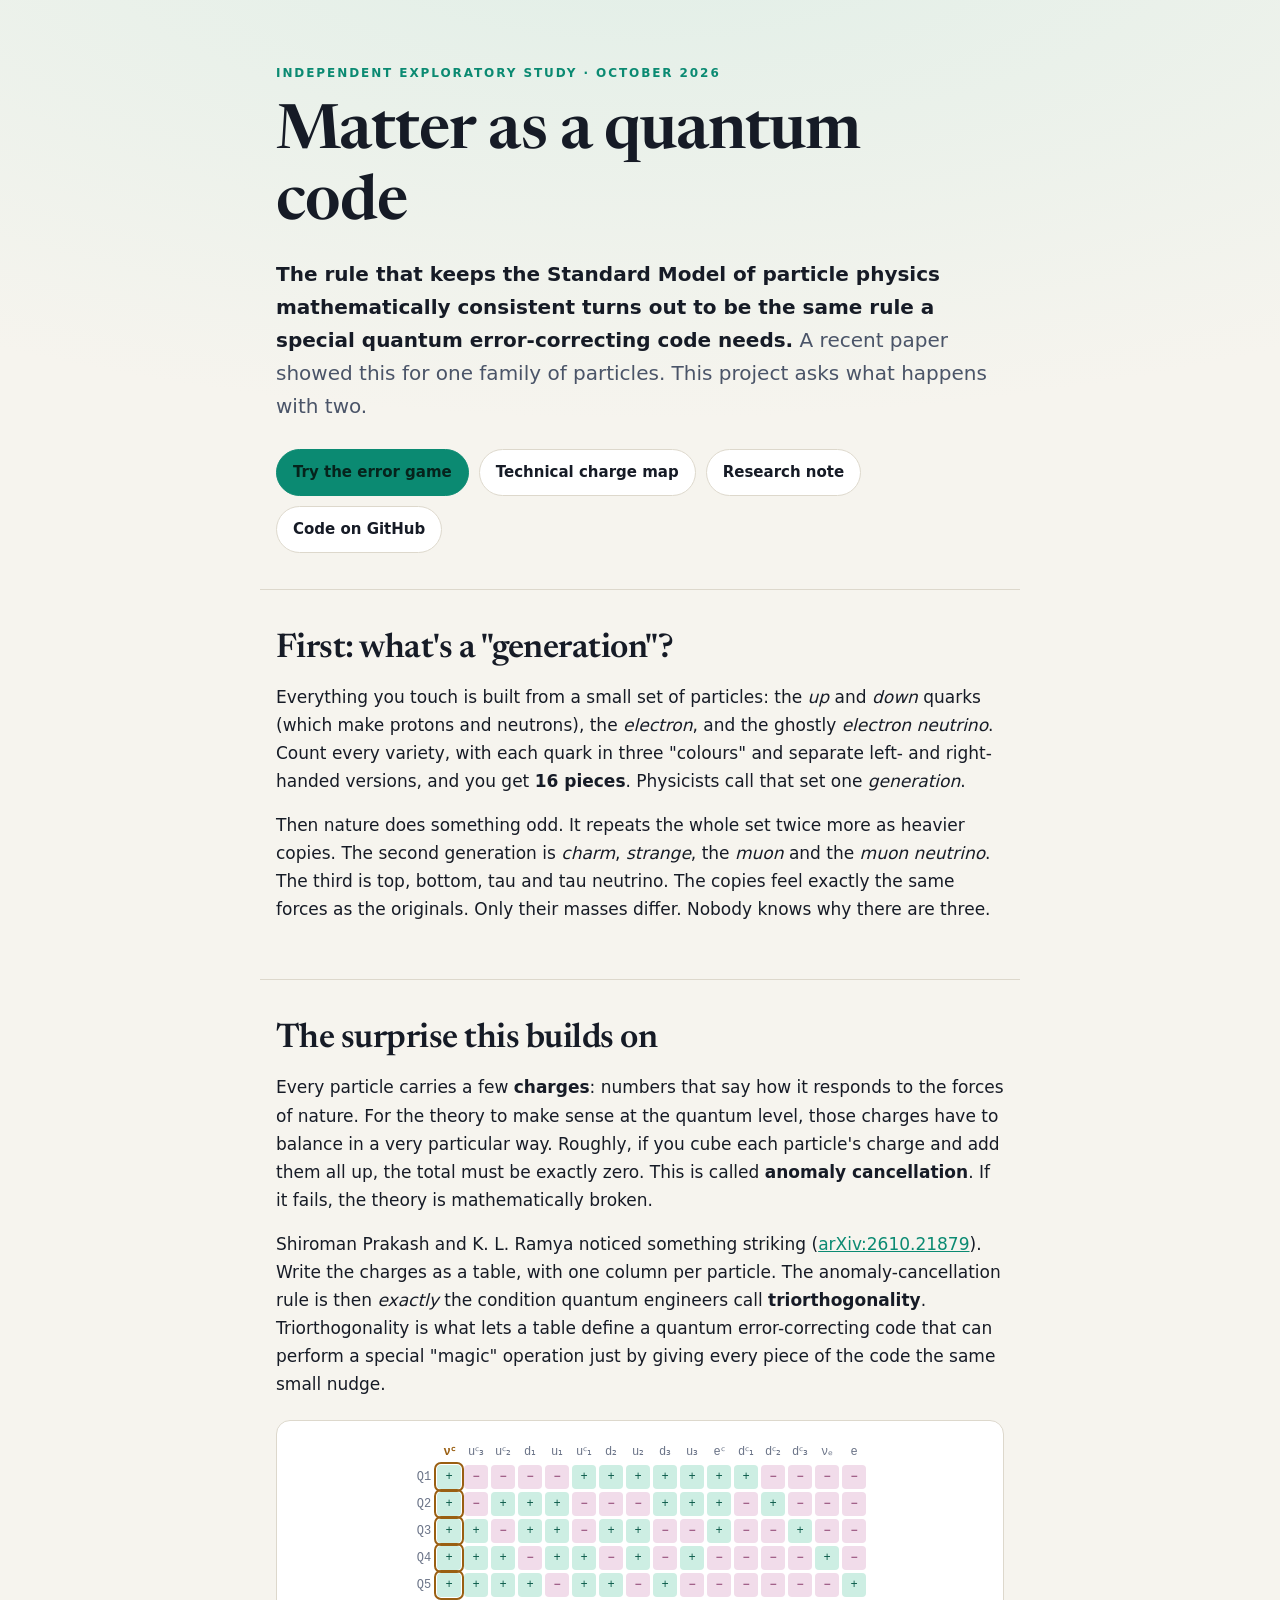
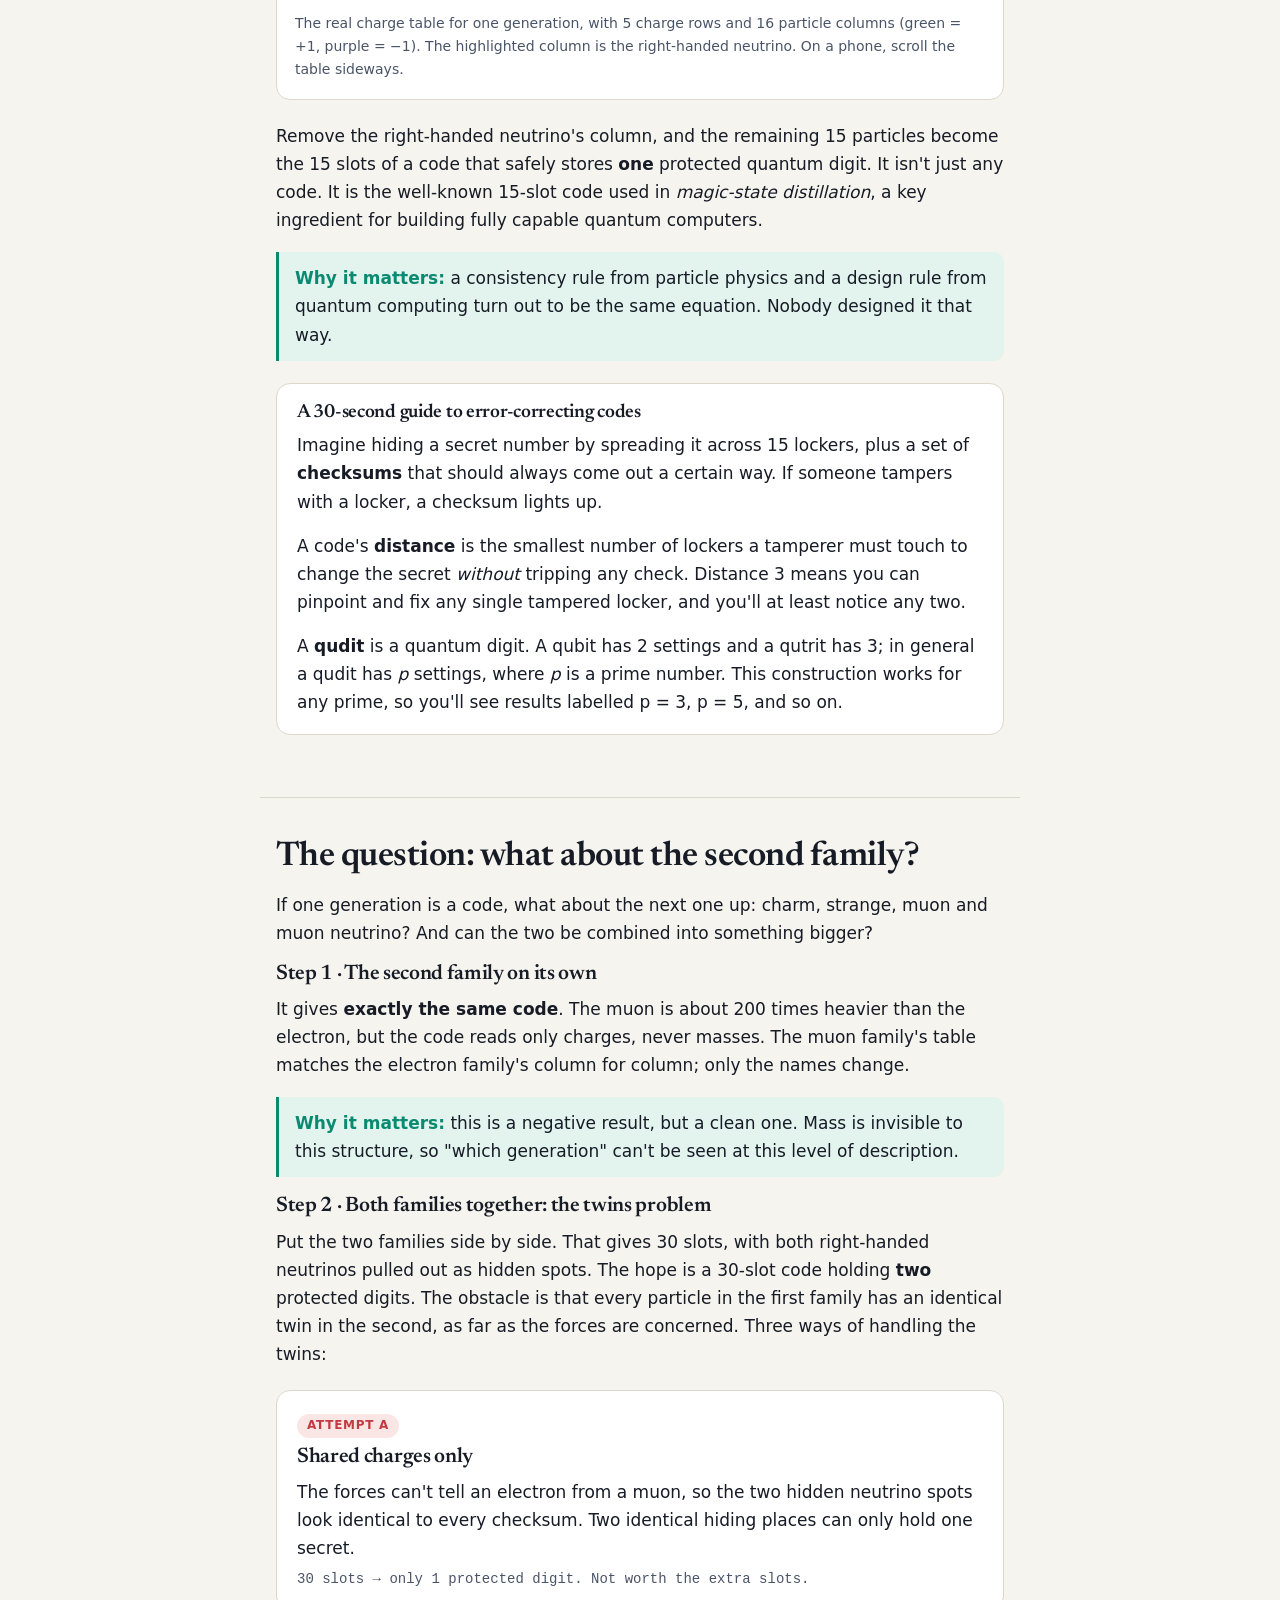
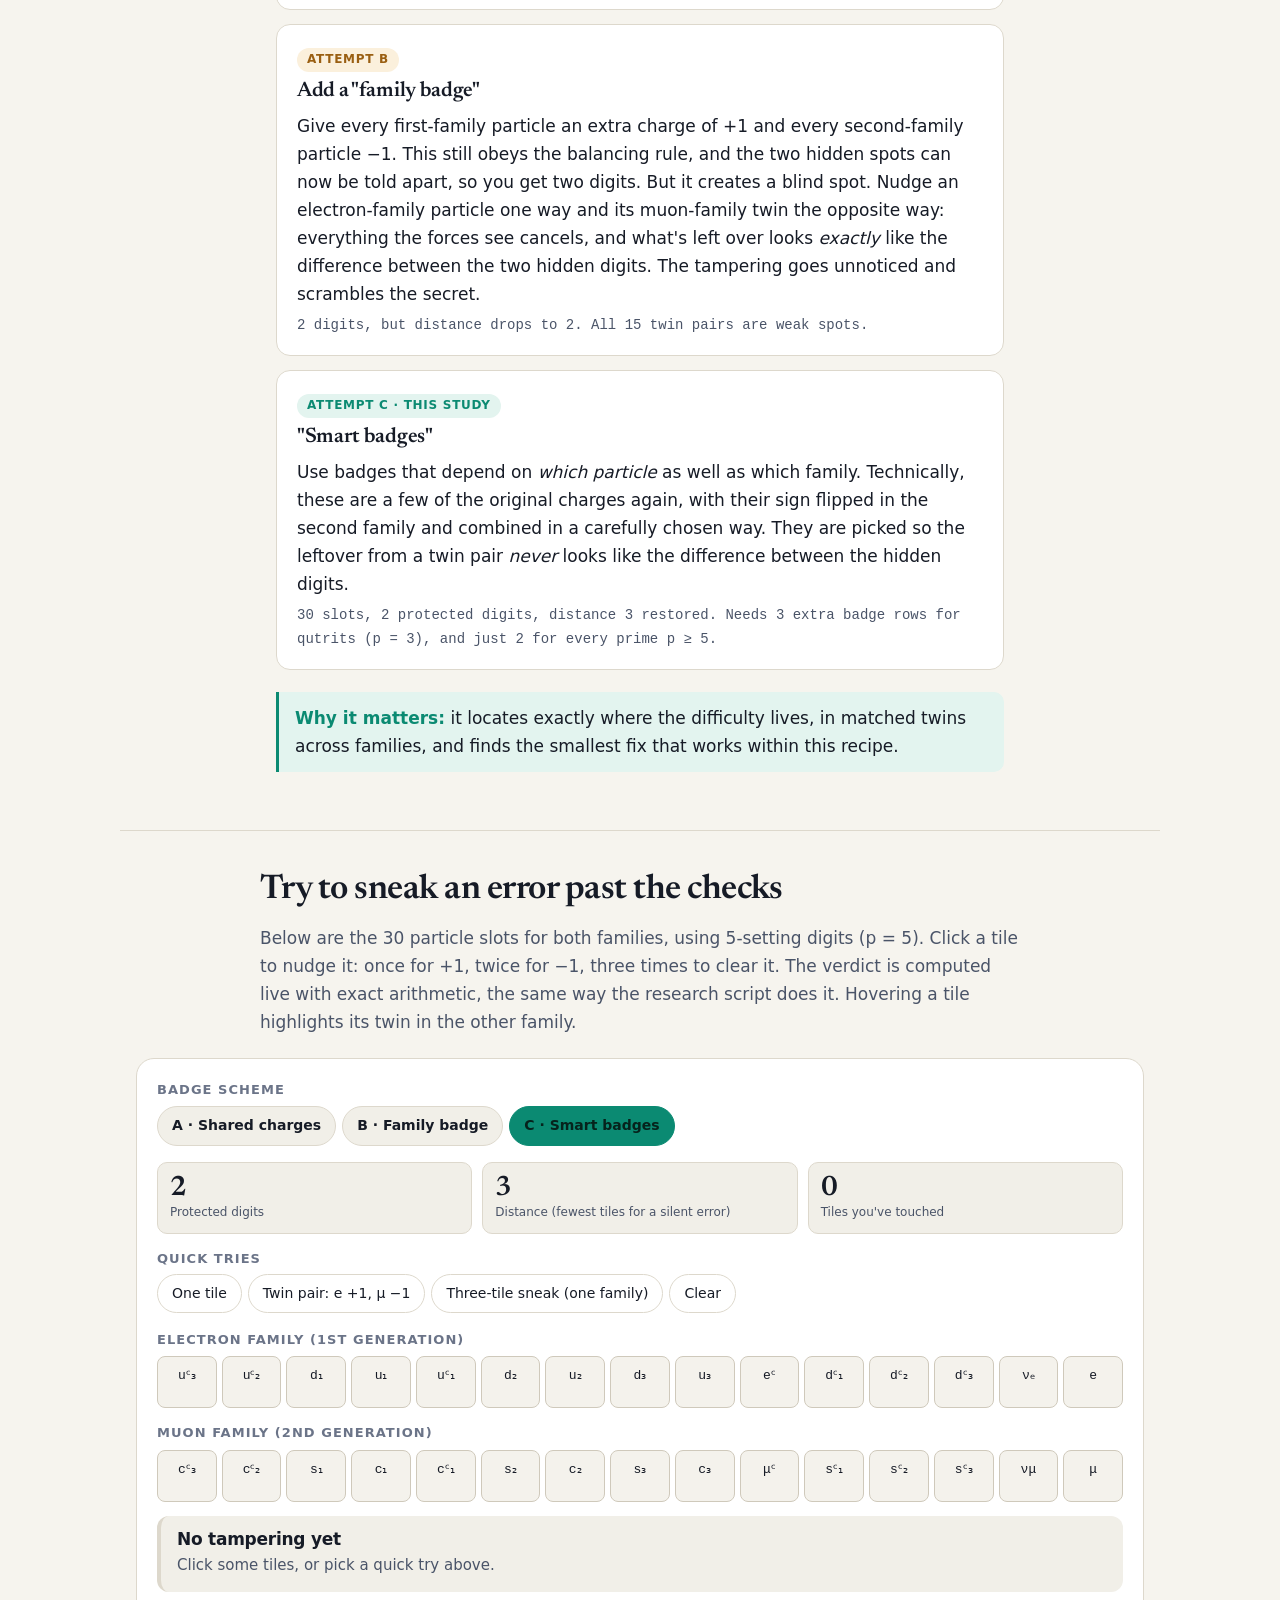
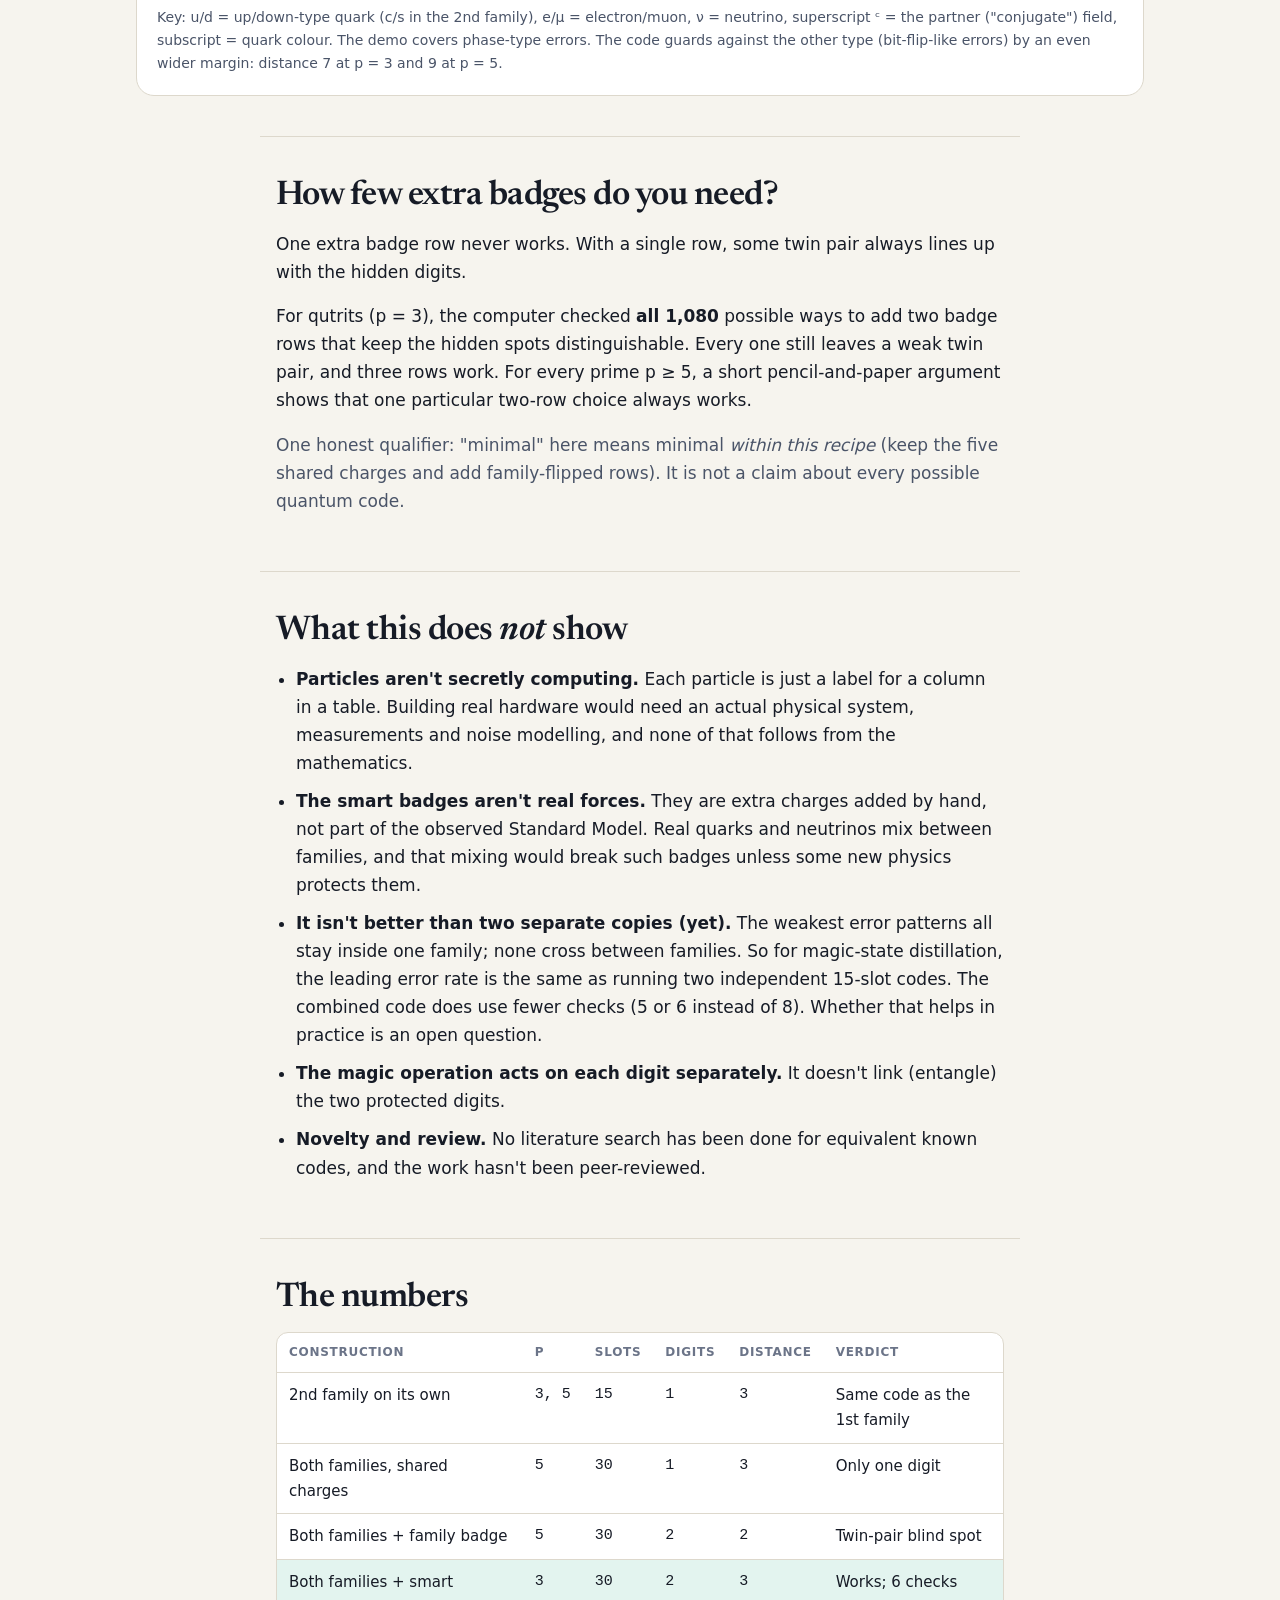
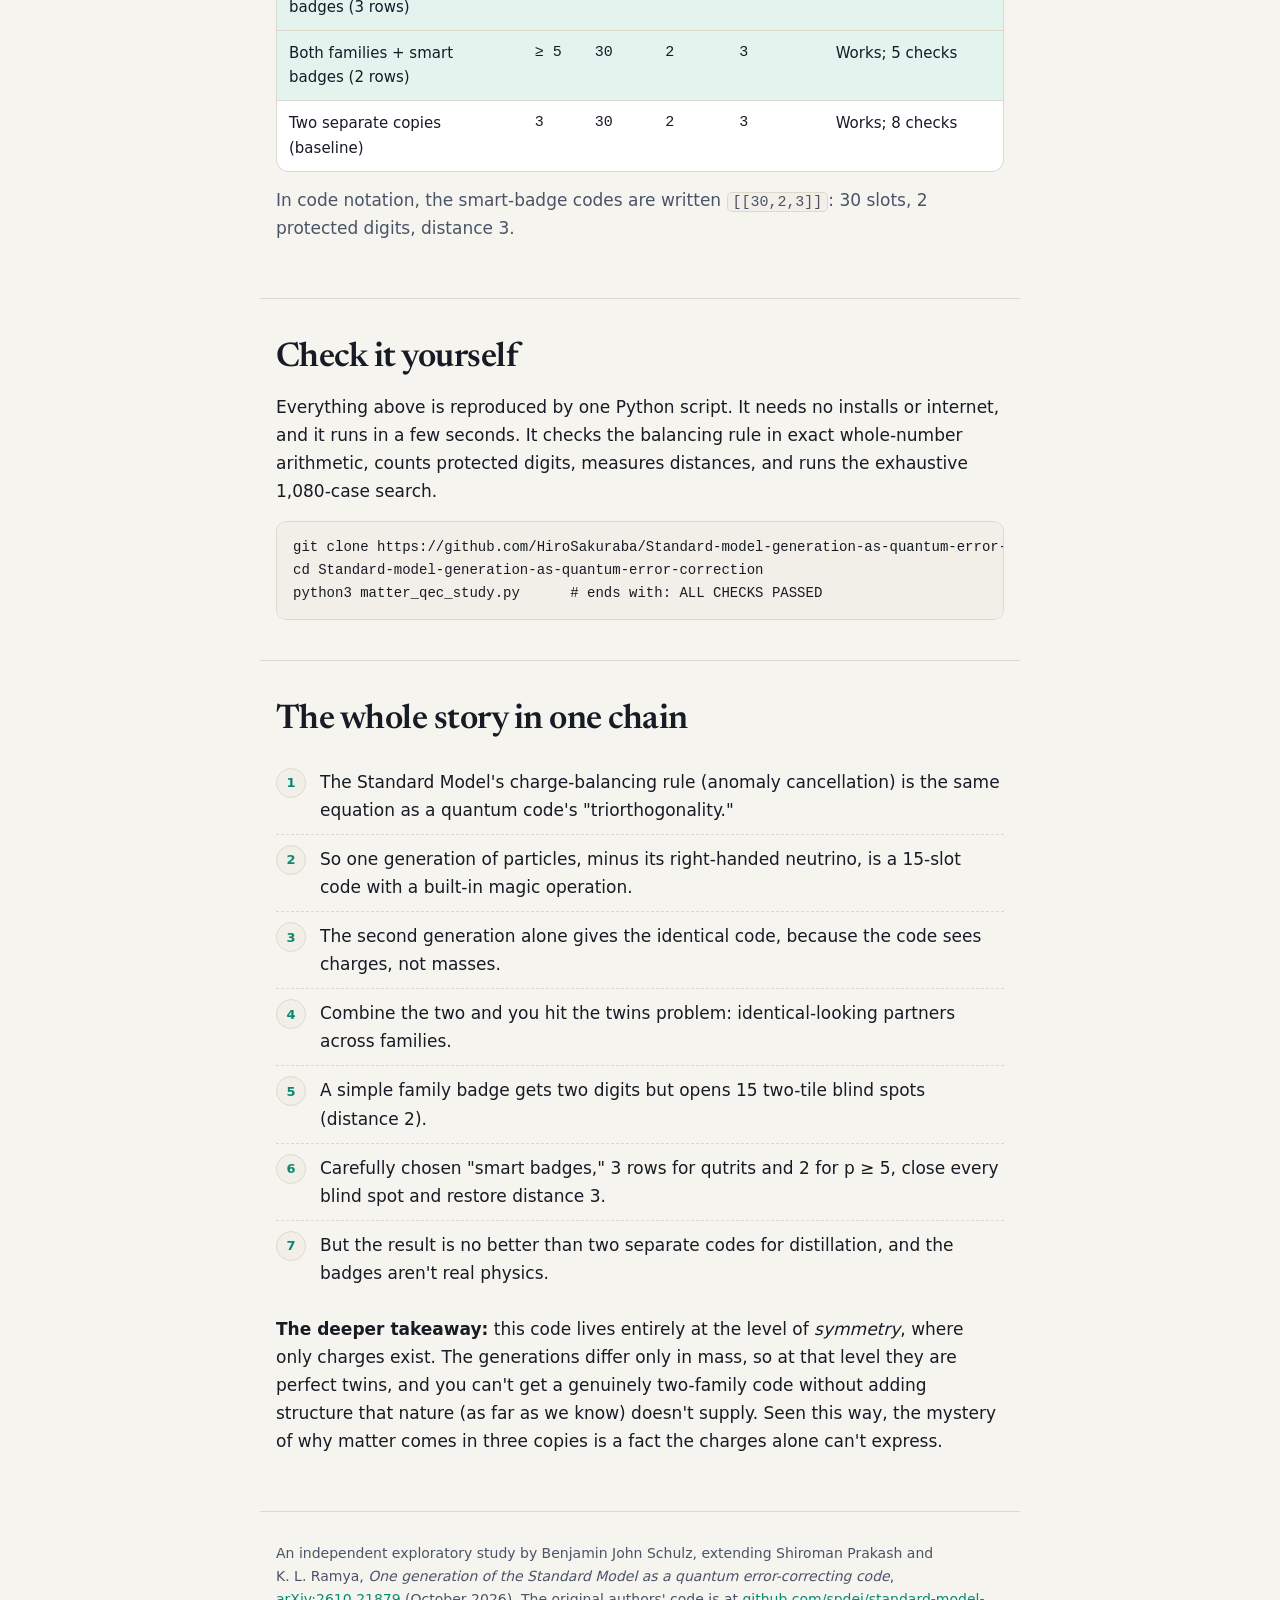
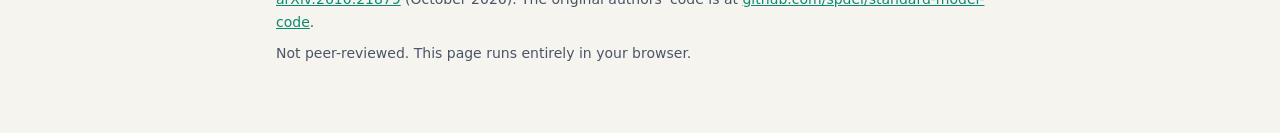
==== index.html @ f26a7993 "Add two-generation matter QEC study with plain-language guide - matter_qec_study.py: exact-arithmeti" ====
<!DOCTYPE html>
<html lang="en">
<head>
<meta charset="utf-8">
<meta name="viewport" content="width=device-width,initial-scale=1">
<title>Matter as a Quantum Code</title>
<meta name="description" content="A plain-language guide to an exploratory study: can two generations of Standard Model particles form a quantum error-correcting code?">
<link rel="preconnect" href="https://fonts.googleapis.com">
<link rel="preconnect" href="https://fonts.gstatic.com" crossorigin>
<link href="https://fonts.googleapis.com/css2?family=Newsreader:opsz,wght@6..72,400;6..72,600&display=swap" rel="stylesheet">
<style>
:root{
  --bg:#0b0e17;--pane:#131a29;--pane2:#1a2336;--line:#2c384c;
  --text:#e8edf5;--soft:#a8b8d0;--faint:#7d8ea8;
  --teal:#4ce2bf;--teal-bg:#123029;--amber:#eec187;--amber-bg:#2a2418;--coral:#ff8e8f;--coral-bg:#341c22;
  --tile:#1c2639;--tile-line:#34445c;--pos:#1f5a4c;--pos-t:#b9ffdf;--neg:#5a3a56;--neg-t:#ffd4e2;
  --glow:#203c4c55;
  color-scheme:dark;
}
@media (prefers-color-scheme: light){
  :root:not([data-theme="dark"]){
    --bg:#f6f4ee;--pane:#ffffff;--pane2:#f1efe8;--line:#ddd8cc;
    --text:#161b26;--soft:#4a5468;--faint:#6b7488;
    --teal:#0b8a72;--teal-bg:#e3f4ef;--amber:#9a5f12;--amber-bg:#fbf0dc;--coral:#c23b42;--coral-bg:#fbe6e6;
    --tile:#f4f2ec;--tile-line:#cfc9bb;--pos:#cdeee3;--pos-t:#0b5b4a;--neg:#f1dcea;--neg-t:#7a2458;
    --glow:#bfe6dc66;
    color-scheme:light;
  }
}
:root[data-theme="dark"]{color-scheme:dark}
*{box-sizing:border-box}
html{-webkit-text-size-adjust:100%}
body{margin:0;background:radial-gradient(ellipse 100% 520px at 50% -100px,var(--glow),transparent),var(--bg);color:var(--text);font:17px/1.65 system-ui,-apple-system,"Segoe UI",Roboto,sans-serif}
.wrap{max-width:760px;margin:0 auto;padding-left:16px;padding-right:16px}
.wide{max-width:1040px;margin:0 auto;padding-left:16px;padding-right:16px}
h1,h2,h3{font-family:Newsreader,Georgia,serif;font-weight:600;letter-spacing:-.015em;line-height:1.15}
h1{font-size:clamp(36px,7vw,62px);margin:14px 0 18px}
h2{font-size:clamp(26px,4.2vw,34px);margin:0 0 14px}
h3{font-size:21px;margin:0 0 8px}
p{margin:0 0 16px}
a{color:var(--teal)}
code,.mono{font-family:ui-monospace,SFMono-Regular,Menlo,Consolas,monospace;font-size:.88em}
code{background:var(--pane2);border:1px solid var(--line);border-radius:5px;padding:1px 5px}
.eyebrow{font-size:12px;letter-spacing:.16em;text-transform:uppercase;color:var(--teal);font-weight:700}
header{padding:64px 0 36px}
.lead{font-size:20px;color:var(--soft)}
.lead strong{color:var(--text);font-weight:600}
.btns{display:flex;flex-wrap:wrap;gap:10px;margin-top:26px}
.btn{display:inline-block;text-decoration:none;font-weight:600;font-size:15px;padding:10px 16px;border-radius:999px;border:1px solid var(--line);color:var(--text);background:var(--pane)}
.btn.primary{background:var(--teal);color:#06231c;border-color:var(--teal)}
.btn:hover{border-color:var(--teal)}
section{padding:40px 0;border-top:1px solid var(--line)}
.soft{color:var(--soft)}
.why{border-left:3px solid var(--teal);background:var(--teal-bg);padding:12px 16px;border-radius:0 10px 10px 0;margin:18px 0}
.why b{color:var(--teal)}
.aside{border:1px solid var(--line);background:var(--pane);border-radius:14px;padding:18px 20px;margin:22px 0}
.aside h3{font-size:19px}
.aside p:last-child{margin-bottom:0}
.steps{display:grid;gap:14px;margin:22px 0}
.card{border:1px solid var(--line);background:var(--pane);border-radius:14px;padding:18px 20px}
.card .tag{display:inline-block;font-size:12px;font-weight:700;letter-spacing:.06em;text-transform:uppercase;padding:2px 10px;border-radius:999px;margin-bottom:8px}
.tag.bad{background:var(--coral-bg);color:var(--coral)}
.tag.meh{background:var(--amber-bg);color:var(--amber)}
.tag.good{background:var(--teal-bg);color:var(--teal)}
.card .result{font-family:ui-monospace,SFMono-Regular,Menlo,Consolas,monospace;font-size:14px;color:var(--soft);margin-top:4px}
.card p:last-of-type{margin-bottom:6px}
/* charge table figure */
.fig{border:1px solid var(--line);background:var(--pane);border-radius:14px;padding:18px;margin:22px 0}
.figscroll{overflow-x:auto}
.ctab{border-collapse:separate;border-spacing:3px;margin:0 auto;font:12px/1 ui-monospace,SFMono-Regular,Menlo,Consolas,monospace}
.ctab th{color:var(--faint);font-weight:500;padding:4px 3px;white-space:nowrap}
.ctab td{width:24px;height:24px;text-align:center;border-radius:4px}
.ctab td.p{background:var(--pos);color:var(--pos-t)}
.ctab td.n{background:var(--neg);color:var(--neg-t)}
.ctab .hid{outline:2px solid var(--amber);outline-offset:1px}
.ctab th.hid{outline:none;color:var(--amber);font-weight:700}
.cap{font-size:14px;color:var(--soft);margin:12px 0 0}
/* lab */
.lab{border:1px solid var(--line);background:var(--pane);border-radius:18px;padding:20px;margin-top:22px}
.seg{display:flex;flex-wrap:wrap;gap:6px;margin:6px 0 16px}
.seg button,.presets button{font:inherit;font-size:14px;font-weight:600;color:var(--text);background:var(--pane2);border:1px solid var(--line);border-radius:999px;padding:7px 14px;cursor:pointer}
.seg button[aria-pressed="true"]{background:var(--teal);border-color:var(--teal);color:#06231c}
.presets{display:flex;flex-wrap:wrap;gap:6px;margin:4px 0 16px}
.presets button{font-weight:500;background:transparent}
.seg button:focus-visible,.presets button:focus-visible,.tile:focus-visible{outline:2px solid var(--amber);outline-offset:2px}
.lab-label{font-size:13px;font-weight:700;letter-spacing:.08em;text-transform:uppercase;color:var(--faint)}
.fam{margin:10px 0 14px}
.fam .lab-label{margin-bottom:6px}
.tiles{display:grid;grid-template-columns:repeat(15,minmax(0,1fr));gap:5px}
.tile{position:relative;font:13px/1 ui-monospace,SFMono-Regular,Menlo,Consolas,monospace;color:var(--text);background:var(--tile);border:1px solid var(--tile-line);border-radius:8px;height:52px;cursor:pointer;padding:4px 0 0;display:flex;flex-direction:column;align-items:center;justify-content:center;gap:5px;min-width:0}
.tile .v{font-size:12px;font-weight:700;opacity:.0}
.tile.plus{background:var(--pos);color:var(--pos-t);border-color:transparent}
.tile.minus{background:var(--neg);color:var(--neg-t);border-color:transparent}
.tile.plus .v,.tile.minus .v{opacity:1}
.tile.twin{box-shadow:0 0 0 2px var(--amber)}
.verdict{border-radius:12px;padding:14px 16px;margin-top:6px;border-left:4px solid var(--line);background:var(--pane2)}
.verdict.detected{border-left-color:var(--teal);background:var(--teal-bg)}
.verdict.harmless{border-left-color:var(--amber);background:var(--amber-bg)}
.verdict.silent{border-left-color:var(--coral);background:var(--coral-bg)}
.verdict h3{font-family:system-ui,-apple-system,"Segoe UI",Roboto,sans-serif;font-size:17px;margin:0 0 4px}
.verdict.detected h3{color:var(--teal)}.verdict.harmless h3{color:var(--amber)}.verdict.silent h3{color:var(--coral)}
.verdict p{margin:0;font-size:15px;color:var(--soft)}
.labstats{display:grid;grid-template-columns:repeat(3,minmax(0,1fr));gap:10px;margin:0 0 14px}
.labstats>div{border:1px solid var(--line);border-radius:10px;padding:10px 12px;background:var(--pane2)}
.labstats .n{font-family:Newsreader,Georgia,serif;font-size:28px;font-weight:600;line-height:1.1}
.labstats .t{font-size:12px;color:var(--soft)}
.labnote{font-size:14px;color:var(--soft);margin:14px 0 0}
@media (max-width:760px){
  .tiles{grid-template-columns:repeat(8,minmax(0,1fr))}
  .tile{height:46px}
}
/* table */
.tbl{width:100%;border-collapse:collapse;font-size:15px}
.tblwrap{overflow-x:auto;border:1px solid var(--line);border-radius:12px;background:var(--pane)}
.tbl th,.tbl td{padding:10px 12px;text-align:left;border-bottom:1px solid var(--line);vertical-align:top}
.tbl th{font-size:12px;letter-spacing:.06em;text-transform:uppercase;color:var(--faint);font-weight:700}
.tbl tr:last-child td{border-bottom:0}
.tbl td.num{font-family:ui-monospace,SFMono-Regular,Menlo,Consolas,monospace;white-space:nowrap}
.tbl .hl td{background:var(--teal-bg)}
.list{padding-left:20px;margin:0 0 16px}
.list li{margin-bottom:10px}
.chain{list-style:none;padding:0;margin:18px 0;counter-reset:c}
.chain li{position:relative;padding:10px 0 10px 44px;border-bottom:1px dashed var(--line)}
.chain li:last-child{border-bottom:0}
.chain li::before{counter-increment:c;content:counter(c);position:absolute;left:0;top:10px;width:28px;height:28px;border-radius:50%;background:var(--pane2);border:1px solid var(--line);font-size:13px;font-weight:700;display:flex;align-items:center;justify-content:center;color:var(--teal)}
.run{font-family:ui-monospace,SFMono-Regular,Menlo,Consolas,monospace;font-size:14px;background:var(--pane2);border:1px solid var(--line);border-radius:10px;padding:14px 16px;overflow-x:auto;white-space:pre;color:var(--text)}
footer{border-top:1px solid var(--line);padding:30px 0 60px;font-size:14px;color:var(--soft)}
footer p{margin-bottom:8px}
</style>
</head>
<body>

<header class="wrap">
  <div class="eyebrow">Independent exploratory study · October 2026</div>
  <h1>Matter as a quantum code</h1>
  <p class="lead"><strong>The rule that keeps the Standard Model of particle physics mathematically consistent turns out to be the same rule a special quantum error-correcting code needs.</strong> A recent paper showed this for one family of particles. This project asks what happens with two.</p>
  <div class="btns">
    <a class="btn primary" href="#lab">Try the error game</a>
    <a class="btn" href="interactive_charge_map.html">Technical charge map</a>
    <a class="btn" href="https://github.com/HiroSakuraba/Standard-model-generation-as-quantum-error-correction/blob/main/RESEARCH_NOTE.md">Research note</a>
    <a class="btn" href="https://github.com/HiroSakuraba/Standard-model-generation-as-quantum-error-correction">Code on GitHub</a>
  </div>
</header>

<main>

<section class="wrap">
  <h2>First: what's a "generation"?</h2>
  <p>Everything you touch is built from a small set of particles: the <em>up</em> and <em>down</em> quarks (which make protons and neutrons), the <em>electron</em>, and the ghostly <em>electron neutrino</em>. Count every variety, with each quark in three "colours" and separate left- and right-handed versions, and you get <strong>16 pieces</strong>. Physicists call that set one <em>generation</em>.</p>
  <p>Then nature does something odd. It repeats the whole set twice more as heavier copies. The second generation is <em>charm</em>, <em>strange</em>, the <em>muon</em> and the <em>muon neutrino</em>. The third is top, bottom, tau and tau neutrino. The copies feel exactly the same forces as the originals. Only their masses differ. Nobody knows why there are three.</p>
</section>

<section class="wrap">
  <h2>The surprise this builds on</h2>
  <p>Every particle carries a few <strong>charges</strong>: numbers that say how it responds to the forces of nature. For the theory to make sense at the quantum level, those charges have to balance in a very particular way. Roughly, if you cube each particle's charge and add them all up, the total must be exactly zero. This is called <strong>anomaly cancellation</strong>. If it fails, the theory is mathematically broken.</p>
  <p>Shiroman Prakash and K.&nbsp;L.&nbsp;Ramya noticed something striking (<a href="https://arxiv.org/abs/2610.21879">arXiv:2610.21879</a>). Write the charges as a table, with one column per particle. The anomaly-cancellation rule is then <em>exactly</em> the condition quantum engineers call <strong>triorthogonality</strong>. Triorthogonality is what lets a table define a quantum error-correcting code that can perform a special "magic" operation just by giving every piece of the code the same small nudge.</p>

  <div class="fig" role="figure" aria-labelledby="figcap">
    <div class="figscroll"><table class="ctab" id="ctab"></table></div>
    <p class="cap" id="figcap">The real charge table for one generation, with 5 charge rows and 16 particle columns (green = +1, purple = −1). The highlighted column is the right-handed neutrino. On a phone, scroll the table sideways.</p>
  </div>

  <p>Remove the right-handed neutrino's column, and the remaining 15 particles become the 15 slots of a code that safely stores <strong>one</strong> protected quantum digit. It isn't just any code. It is the well-known 15-slot code used in <em>magic-state distillation</em>, a key ingredient for building fully capable quantum computers.</p>
  <div class="why"><b>Why it matters:</b> a consistency rule from particle physics and a design rule from quantum computing turn out to be the same equation. Nobody designed it that way.</div>

  <div class="aside">
    <h3>A 30-second guide to error-correcting codes</h3>
    <p>Imagine hiding a secret number by spreading it across 15 lockers, plus a set of <strong>checksums</strong> that should always come out a certain way. If someone tampers with a locker, a checksum lights up.</p>
    <p>A code's <strong>distance</strong> is the smallest number of lockers a tamperer must touch to change the secret <em>without</em> tripping any check. Distance 3 means you can pinpoint and fix any single tampered locker, and you'll at least notice any two.</p>
    <p>A <strong>qudit</strong> is a quantum digit. A qubit has 2 settings and a qutrit has 3; in general a qudit has <em>p</em> settings, where <em>p</em> is a prime number. This construction works for any prime, so you'll see results labelled p&nbsp;=&nbsp;3, p&nbsp;=&nbsp;5, and so on.</p>
  </div>
</section>

<section class="wrap">
  <h2>The question: what about the second family?</h2>
  <p>If one generation is a code, what about the next one up: charm, strange, muon and muon neutrino? And can the two be combined into something bigger?</p>

  <h3>Step 1 · The second family on its own</h3>
  <p>It gives <strong>exactly the same code</strong>. The muon is about 200 times heavier than the electron, but the code reads only charges, never masses. The muon family's table matches the electron family's column for column; only the names change.</p>
  <div class="why"><b>Why it matters:</b> this is a negative result, but a clean one. Mass is invisible to this structure, so "which generation" can't be seen at this level of description.</div>

  <h3>Step 2 · Both families together: the twins problem</h3>
  <p>Put the two families side by side. That gives 30 slots, with both right-handed neutrinos pulled out as hidden spots. The hope is a 30-slot code holding <strong>two</strong> protected digits. The obstacle is that every particle in the first family has an identical twin in the second, as far as the forces are concerned. Three ways of handling the twins:</p>

  <div class="steps">
    <div class="card">
      <span class="tag bad">Attempt A</span>
      <h3>Shared charges only</h3>
      <p>The forces can't tell an electron from a muon, so the two hidden neutrino spots look identical to every checksum. Two identical hiding places can only hold one secret.</p>
      <div class="result">30 slots → only 1 protected digit. Not worth the extra slots.</div>
    </div>
    <div class="card">
      <span class="tag meh">Attempt B</span>
      <h3>Add a "family badge"</h3>
      <p>Give every first-family particle an extra charge of +1 and every second-family particle −1. This still obeys the balancing rule, and the two hidden spots can now be told apart, so you get two digits. But it creates a blind spot. Nudge an electron-family particle one way and its muon-family twin the opposite way: everything the forces see cancels, and what's left over looks <em>exactly</em> like the difference between the two hidden digits. The tampering goes unnoticed and scrambles the secret.</p>
      <div class="result">2 digits, but distance drops to 2. All 15 twin pairs are weak spots.</div>
    </div>
    <div class="card">
      <span class="tag good">Attempt C · this study</span>
      <h3>"Smart badges"</h3>
      <p>Use badges that depend on <em>which particle</em> as well as which family. Technically, these are a few of the original charges again, with their sign flipped in the second family and combined in a carefully chosen way. They are picked so the leftover from a twin pair <em>never</em> looks like the difference between the hidden digits.</p>
      <div class="result">30 slots, 2 protected digits, distance 3 restored. Needs 3 extra badge rows for qutrits (p = 3), and just 2 for every prime p ≥ 5.</div>
    </div>
  </div>
  <div class="why"><b>Why it matters:</b> it locates exactly where the difficulty lives, in matched twins across families, and finds the smallest fix that works within this recipe.</div>
</section>

<section class="wide" id="lab">
  <div class="wrap" style="padding:0">
    <h2>Try to sneak an error past the checks</h2>
    <p class="soft">Below are the 30 particle slots for both families, using 5-setting digits (p&nbsp;=&nbsp;5). Click a tile to nudge it: once for +1, twice for −1, three times to clear it. The verdict is computed live with exact arithmetic, the same way the research script does it. Hovering a tile highlights its twin in the other family.</p>
  </div>
  <div class="lab">
    <div class="lab-label">Badge scheme</div>
    <div class="seg" id="schemes" role="group" aria-label="Badge scheme">
      <button data-s="shared" aria-pressed="false">A · Shared charges</button>
      <button data-s="badge" aria-pressed="false">B · Family badge</button>
      <button data-s="smart" aria-pressed="true">C · Smart badges</button>
    </div>
    <div class="labstats">
      <div><div class="n" id="stK">2</div><div class="t">Protected digits</div></div>
      <div><div class="n" id="stD">3</div><div class="t">Distance (fewest tiles for a silent error)</div></div>
      <div><div class="n" id="stT">0</div><div class="t">Tiles you've touched</div></div>
    </div>
    <div class="lab-label">Quick tries</div>
    <div class="presets" id="presets">
      <button data-p="single">One tile</button>
      <button data-p="twins">Twin pair: e +1, μ −1</button>
      <button data-p="three">Three-tile sneak (one family)</button>
      <button data-p="clear">Clear</button>
    </div>
    <div class="fam"><div class="lab-label">Electron family (1st generation)</div><div class="tiles" id="fam0"></div></div>
    <div class="fam"><div class="lab-label">Muon family (2nd generation)</div><div class="tiles" id="fam1"></div></div>
    <div class="verdict" id="verdict" aria-live="polite"><h3>No tampering yet</h3><p>Click some tiles, or pick a quick try above.</p></div>
    <p class="labnote">Key: u/d = up/down-type quark (c/s in the 2nd family), e/μ = electron/muon, ν = neutrino, superscript ᶜ = the partner ("conjugate") field, subscript = quark colour. The demo covers phase-type errors. The code guards against the other type (bit-flip-like errors) by an even wider margin: distance 7 at p&nbsp;=&nbsp;3 and 9 at p&nbsp;=&nbsp;5.</p>
  </div>
</section>

<section class="wrap">
  <h2>How few extra badges do you need?</h2>
  <p>One extra badge row never works. With a single row, some twin pair always lines up with the hidden digits.</p>
  <p>For qutrits (p&nbsp;=&nbsp;3), the computer checked <strong>all 1,080</strong> possible ways to add two badge rows that keep the hidden spots distinguishable. Every one still leaves a weak twin pair, and three rows work. For every prime p&nbsp;≥&nbsp;5, a short pencil-and-paper argument shows that one particular two-row choice always works.</p>
  <p class="soft">One honest qualifier: "minimal" here means minimal <em>within this recipe</em> (keep the five shared charges and add family-flipped rows). It is not a claim about every possible quantum code.</p>
</section>

<section class="wrap">
  <h2>What this does <em>not</em> show</h2>
  <ul class="list">
    <li><strong>Particles aren't secretly computing.</strong> Each particle is just a label for a column in a table. Building real hardware would need an actual physical system, measurements and noise modelling, and none of that follows from the mathematics.</li>
    <li><strong>The smart badges aren't real forces.</strong> They are extra charges added by hand, not part of the observed Standard Model. Real quarks and neutrinos mix between families, and that mixing would break such badges unless some new physics protects them.</li>
    <li><strong>It isn't better than two separate copies (yet).</strong> The weakest error patterns all stay inside one family; none cross between families. So for magic-state distillation, the leading error rate is the same as running two independent 15-slot codes. The combined code does use fewer checks (5 or 6 instead of 8). Whether that helps in practice is an open question.</li>
    <li><strong>The magic operation acts on each digit separately.</strong> It doesn't link (entangle) the two protected digits.</li>
    <li><strong>Novelty and review.</strong> No literature search has been done for equivalent known codes, and the work hasn't been peer-reviewed.</li>
  </ul>
</section>

<section class="wrap">
  <h2>The numbers</h2>
  <div class="tblwrap">
    <table class="tbl">
      <thead><tr><th>Construction</th><th>p</th><th>Slots</th><th>Digits</th><th>Distance</th><th>Verdict</th></tr></thead>
      <tbody>
        <tr><td>2nd family on its own</td><td class="num">3, 5</td><td class="num">15</td><td class="num">1</td><td class="num">3</td><td>Same code as the 1st family</td></tr>
        <tr><td>Both families, shared charges</td><td class="num">5</td><td class="num">30</td><td class="num">1</td><td class="num">3</td><td>Only one digit</td></tr>
        <tr><td>Both families + family badge</td><td class="num">5</td><td class="num">30</td><td class="num">2</td><td class="num">2</td><td>Twin-pair blind spot</td></tr>
        <tr class="hl"><td>Both families + smart badges (3 rows)</td><td class="num">3</td><td class="num">30</td><td class="num">2</td><td class="num">3</td><td>Works; 6 checks</td></tr>
        <tr class="hl"><td>Both families + smart badges (2 rows)</td><td class="num">≥ 5</td><td class="num">30</td><td class="num">2</td><td class="num">3</td><td>Works; 5 checks</td></tr>
        <tr><td>Two separate copies (baseline)</td><td class="num">3</td><td class="num">30</td><td class="num">2</td><td class="num">3</td><td>Works; 8 checks</td></tr>
      </tbody>
    </table>
  </div>
  <p class="soft" style="margin-top:14px">In code notation, the smart-badge codes are written <code>[[30,2,3]]</code>: 30 slots, 2 protected digits, distance 3.</p>
</section>

<section class="wrap">
  <h2>Check it yourself</h2>
  <p>Everything above is reproduced by one Python script. It needs no installs or internet, and it runs in a few seconds. It checks the balancing rule in exact whole-number arithmetic, counts protected digits, measures distances, and runs the exhaustive 1,080-case search.</p>
  <div class="run">git clone https://github.com/HiroSakuraba/Standard-model-generation-as-quantum-error-correction
cd Standard-model-generation-as-quantum-error-correction
python3 matter_qec_study.py      # ends with: ALL CHECKS PASSED</div>
</section>

<section class="wrap">
  <h2>The whole story in one chain</h2>
  <ol class="chain">
    <li>The Standard Model's charge-balancing rule (anomaly cancellation) is the same equation as a quantum code's "triorthogonality."</li>
    <li>So one generation of particles, minus its right-handed neutrino, is a 15-slot code with a built-in magic operation.</li>
    <li>The second generation alone gives the identical code, because the code sees charges, not masses.</li>
    <li>Combine the two and you hit the twins problem: identical-looking partners across families.</li>
    <li>A simple family badge gets two digits but opens 15 two-tile blind spots (distance 2).</li>
    <li>Carefully chosen "smart badges," 3 rows for qutrits and 2 for p ≥ 5, close every blind spot and restore distance 3.</li>
    <li>But the result is no better than two separate codes for distillation, and the badges aren't real physics.</li>
  </ol>
  <p><strong>The deeper takeaway:</strong> this code lives entirely at the level of <em>symmetry</em>, where only charges exist. The generations differ only in mass, so at that level they are perfect twins, and you can't get a genuinely two-family code without adding structure that nature (as far as we know) doesn't supply. Seen this way, the mystery of why matter comes in three copies is a fact the charges alone can't express.</p>
</section>

</main>

<footer class="wrap">
  <p>An independent exploratory study by Benjamin John Schulz, extending Shiroman Prakash and K.&nbsp;L.&nbsp;Ramya, <em>One generation of the Standard Model as a quantum error-correcting code</em>, <a href="https://arxiv.org/abs/2610.21879">arXiv:2610.21879</a> (October 2026). The original authors' code is at <a href="https://github.com/spdei/standard-model-code">github.com/spdei/standard-model-code</a>.</p>
  <p>Not peer-reviewed. This page runs entirely in your browser.</p>
</footer>

<script>
(function(){
  const P = 5;
  const q0 = [1,1,1,1,1];
  // Same weight order as matter_qec_study.py: SU(5) 10 then 5-bar (singlet q0 removed).
  const W = [];
  for (let i=0;i<5;i++) for (let j=i+1;j<5;j++){ const q=q0.slice(); q[i]=-1; q[j]=-1; W.push(q); }
  for (let i=0;i<5;i++){ const q=[-1,-1,-1,-1,-1]; q[i]=1; W.push(q); }
  const L1 = ['uᶜ₃','uᶜ₂','d₁','u₁','uᶜ₁','d₂','u₂','d₃','u₃','eᶜ','dᶜ₁','dᶜ₂','dᶜ₃','νₑ','e'];
  const L2 = ['cᶜ₃','cᶜ₂','s₁','c₁','cᶜ₁','s₂','c₂','s₃','c₃','μᶜ','sᶜ₁','sᶜ₂','sᶜ₃','νμ','μ'];
  const B5 = [[1,0,0,0,0],[0,1,1,1,1]];
  const dot=(a,b)=>a.reduce((t,v,i)=>t+v*b[i],0);
  const mod=x=>((x%P)+P)%P;

  // ---- figure: one-generation charge table ----
  (function(){
    const cols=[q0].concat(W), labels=['νᶜ'].concat(L1);
    let h='<thead><tr><th></th>'+labels.map((l,i)=>`<th class="${i===0?'hid':''}">${l}</th>`).join('')+'</tr></thead><tbody>';
    for(let r=0;r<5;r++){
      h+=`<tr><th>Q${r+1}</th>`+cols.map((c,i)=>`<td class="${c[r]>0?'p':'n'}${i===0?' hid':''}">${c[r]>0?'+':'−'}</td>`).join('')+'</tr>';
    }
    document.getElementById('ctab').innerHTML=h+'</tbody>';
  })();

  // ---- lab ----
  const SCHEMES = {
    shared:{k:1,d:3, col:(q,s)=>q.slice()},
    badge: {k:2,d:2, col:(q,s)=>q.concat([s])},
    smart: {k:2,d:3, col:(q,s)=>q.concat(B5.map(b=>s*dot(b,q)))}
  };
  let scheme='smart';
  const e=new Array(30).fill(0);

  function rank(vectors){
    if(!vectors.length) return 0;
    const m=vectors.map(v=>v.map(mod)); let r=0; const n=m[0].length;
    for(let c=0;c<n && r<m.length;c++){
      let piv=-1; for(let i=r;i<m.length;i++) if(m[i][c]){piv=i;break;}
      if(piv<0) continue;
      [m[r],m[piv]]=[m[piv],m[r]];
      let inv=1; while((m[r][c]*inv)%P!==1) inv++;
      m[r]=m[r].map(x=>(x*inv)%P);
      for(let i=0;i<m.length;i++) if(i!==r && m[i][c]){const f=m[i][c]; m[i]=m[i].map((x,j)=>mod(x-f*m[r][j]));}
      r++;
    }
    return r;
  }
  function classify(sch, err){
    const S=SCHEMES[sch];
    const removed=[S.col(q0,1),S.col(q0,-1)];
    const phys=W.map(q=>S.col(q,1)).concat(W.map(q=>S.col(q,-1)));
    if(err.every(x=>x===0)) return 'none';
    const syn=phys[0].map((_,r)=>mod(err.reduce((t,v,j)=>t+v*phys[j][r],0)));
    if(syn.every(x=>x===0)) return 'harmless';
    return rank(removed.concat([syn]))===rank(removed) ? 'silent' : 'detected';
  }
  window.__classify=classify; // exposed for testing

  const tiles=[];
  function build(){
    [0,1].forEach(f=>{
      const box=document.getElementById('fam'+f);
      (f?L2:L1).forEach((lab,i)=>{
        const idx=15*f+i, b=document.createElement('button');
        b.className='tile'; b.type='button';
        b.innerHTML=`<span>${lab}</span><span class="v">0</span>`;
        b.addEventListener('click',()=>{ e[idx]= e[idx]===0?1:(e[idx]===1?-1:0); render(); });
        const twin=()=>tiles[idx<15?idx+15:idx-15];
        b.addEventListener('mouseenter',()=>twin().classList.add('twin'));
        b.addEventListener('mouseleave',()=>twin().classList.remove('twin'));
        b.addEventListener('focus',()=>twin().classList.add('twin'));
        b.addEventListener('blur',()=>twin().classList.remove('twin'));
        tiles[idx]=b; box.appendChild(b);
      });
    });
  }
  const TEXT={
    none:['No tampering yet','Click some tiles, or pick a quick try above.'],
    detected:['Caught','At least one checksum lights up, so the code knows something went wrong and the hidden digits are safe.'],
    harmless:['Harmless','Nothing lights up, but nothing was damaged either. This pattern is one the code simply shrugs off.'],
    silent:['Silent corruption','Nothing lights up, yet the hidden digits have been changed. This is exactly the failure an error-correcting code exists to prevent.']
  };
  function render(){
    const S=SCHEMES[scheme];
    tiles.forEach((t,i)=>{ t.classList.toggle('plus',e[i]===1); t.classList.toggle('minus',e[i]===-1);
      t.querySelector('.v').textContent=e[i]===1?'+1':(e[i]===-1?'−1':'0');
      t.setAttribute('aria-label',(i<15?L1[i]:L2[i-15])+' nudge '+e[i]); });
    const touched=e.filter(x=>x!==0).length;
    document.getElementById('stK').textContent=S.k;
    document.getElementById('stD').textContent=S.d;
    document.getElementById('stT').textContent=touched;
    const c=classify(scheme,e), v=document.getElementById('verdict');
    v.className='verdict '+(c==='none'?'':c);
    let extra='';
    if(c==='silent') extra=` You only needed ${touched} tile${touched===1?'':'s'}.`;
    if(c==='harmless' && scheme==='shared') extra=' (Scheme A’s real problem is capacity: it only stores one digit.)';
    v.innerHTML=`<h3>${TEXT[c][0]}</h3><p>${TEXT[c][1]}${extra}</p>`;
  }
  document.querySelectorAll('#schemes button').forEach(b=>b.addEventListener('click',()=>{
    scheme=b.dataset.s;
    document.querySelectorAll('#schemes button').forEach(x=>x.setAttribute('aria-pressed',String(x===b)));
    render();
  }));
  const PRESETS={
    single:{14:1},
    twins:{14:1,29:-1},
    three:{0:1,7:1,14:-1}   // uᶜ₃ +1, d₃ +1, e −1: a weight-3 logical inside one family
  };
  document.querySelectorAll('#presets button').forEach(b=>b.addEventListener('click',()=>{
    e.fill(0); const p=PRESETS[b.dataset.p]; if(p) for(const k in p) e[k]=p[k]; render();
  }));
  build(); render();
})();
</script>
</body>
</html>
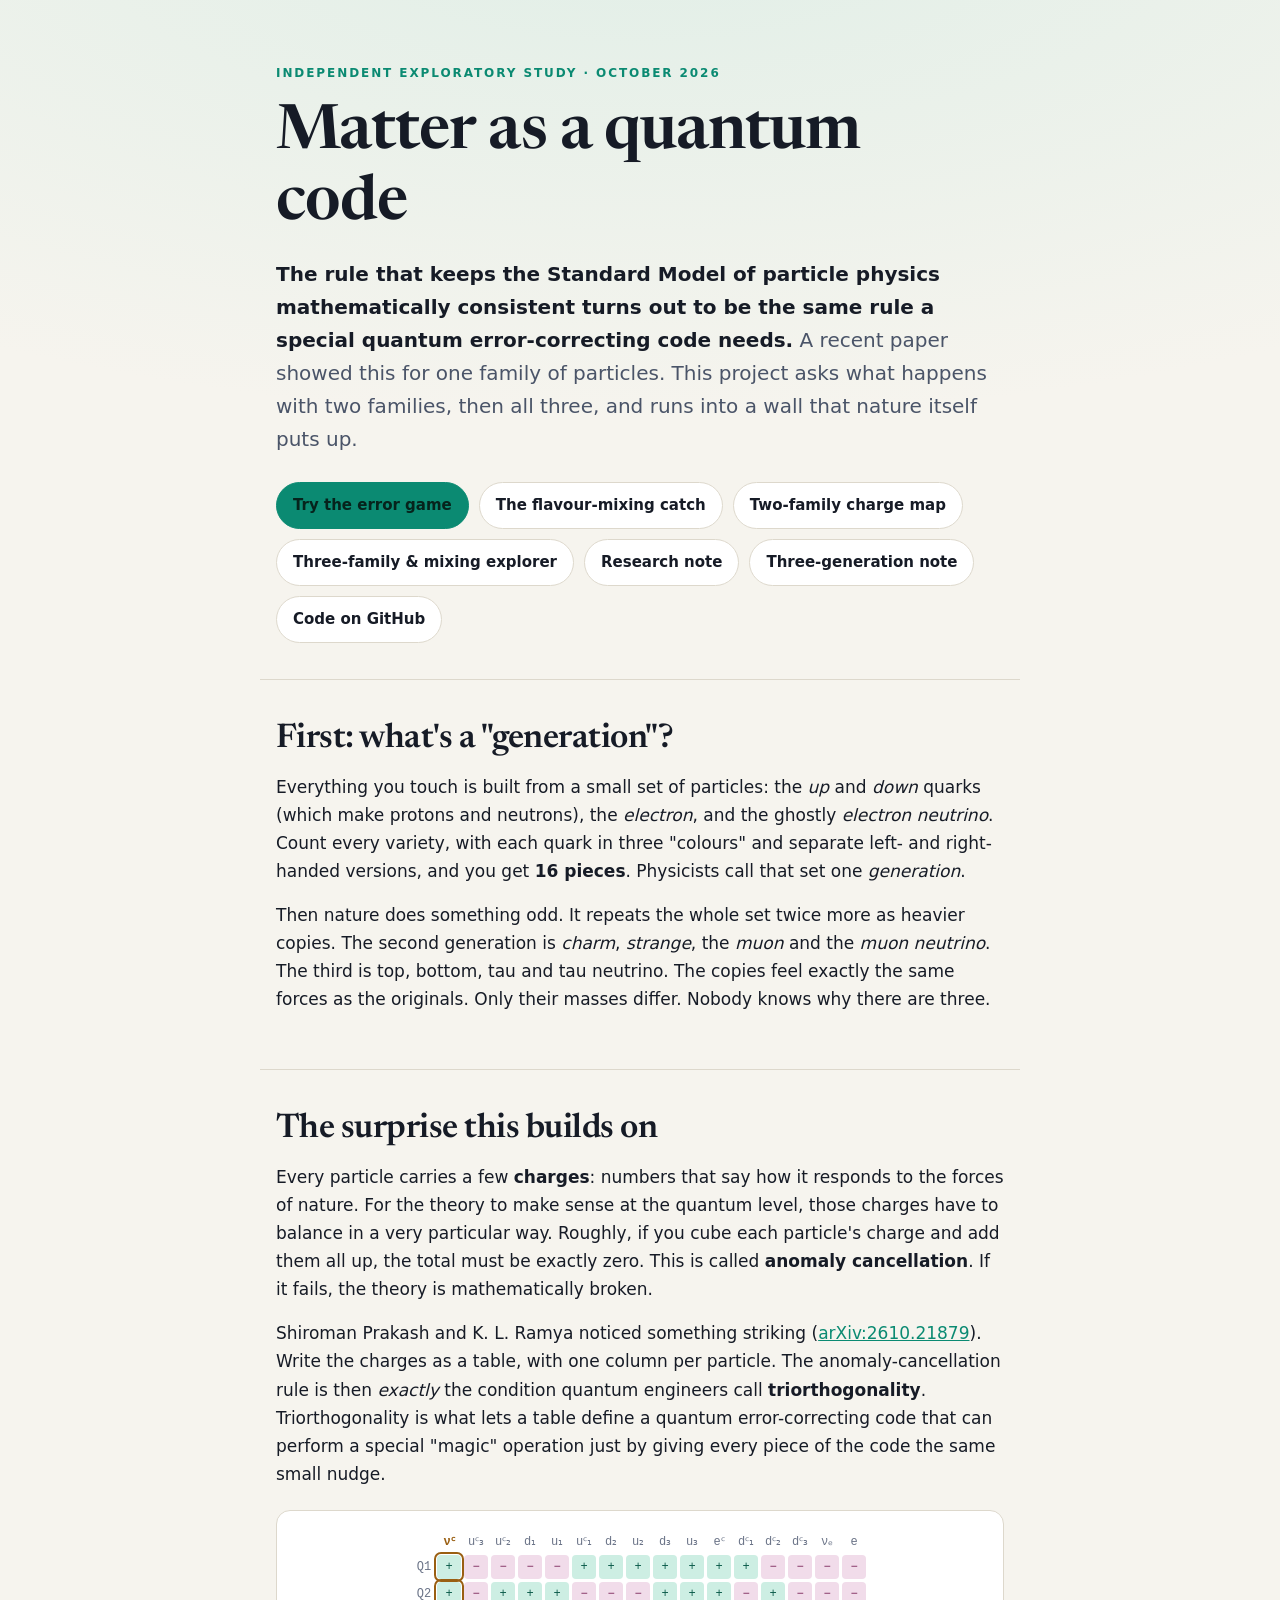
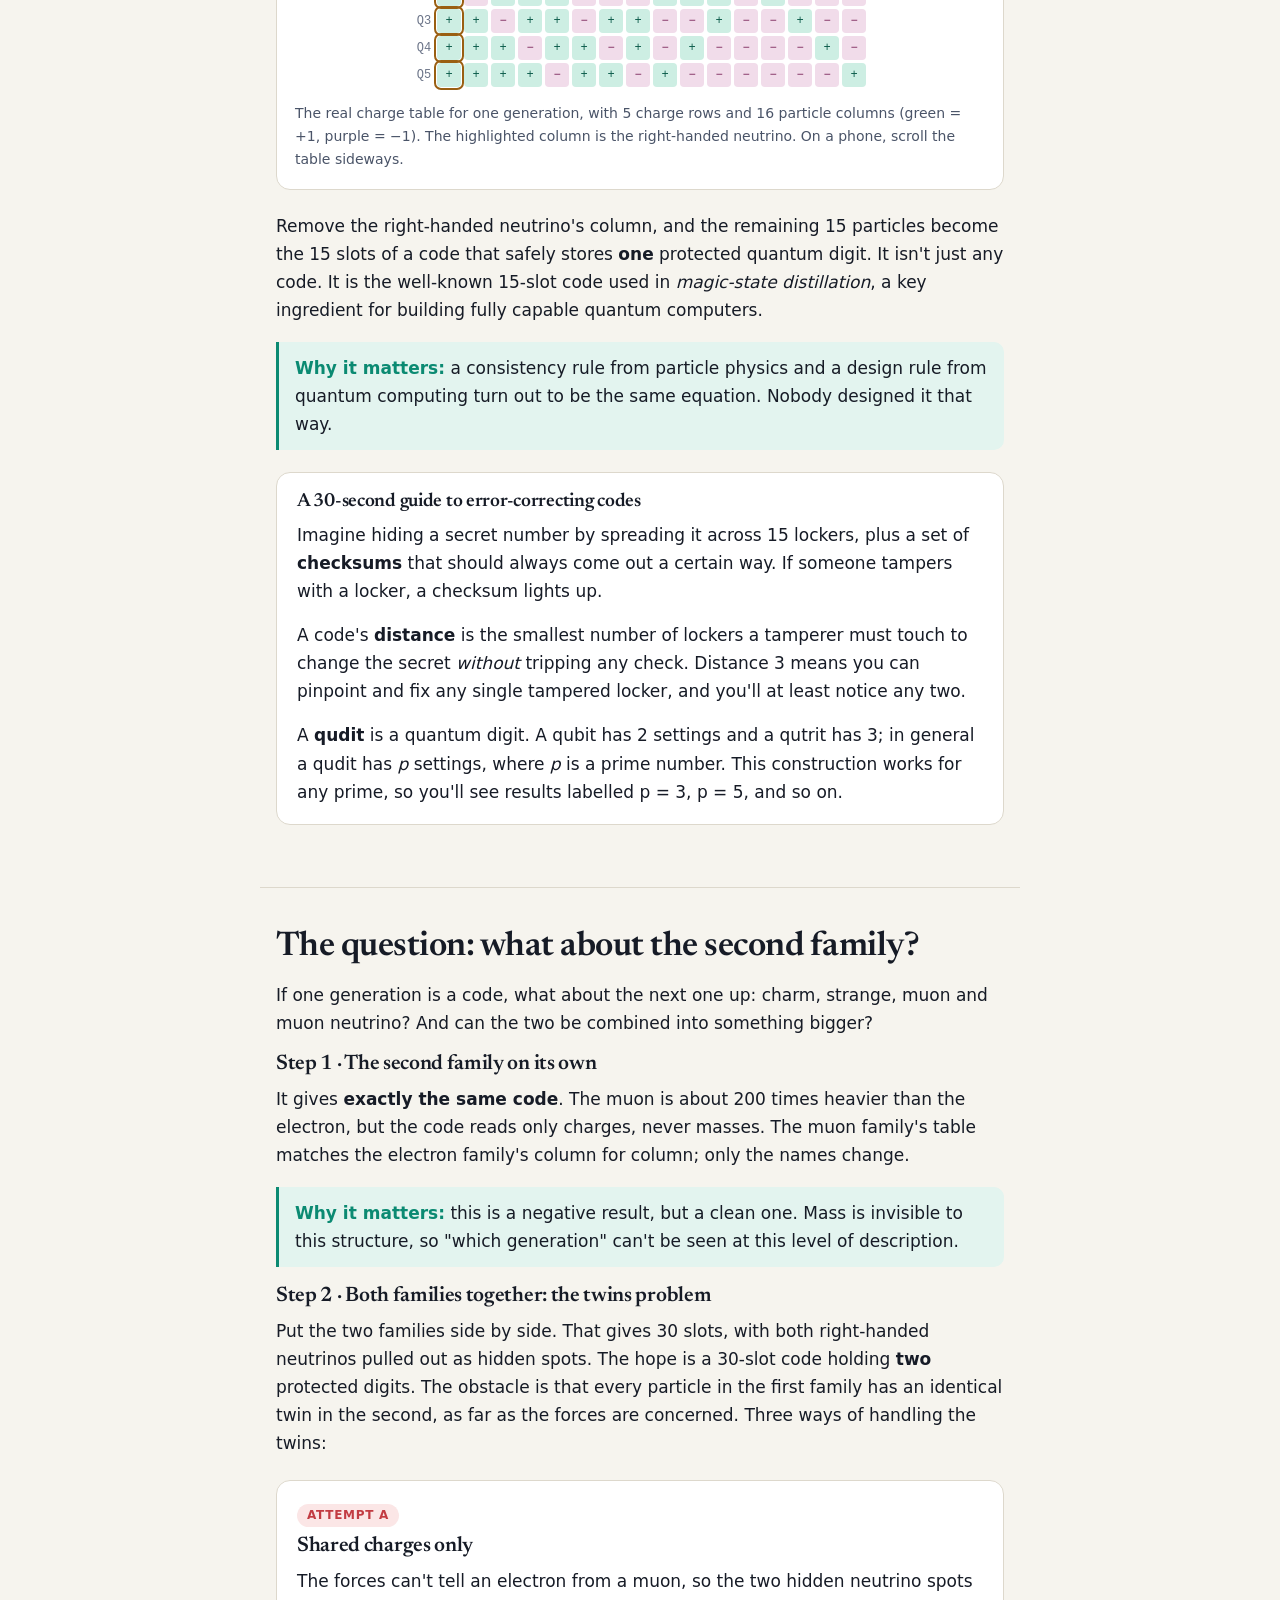
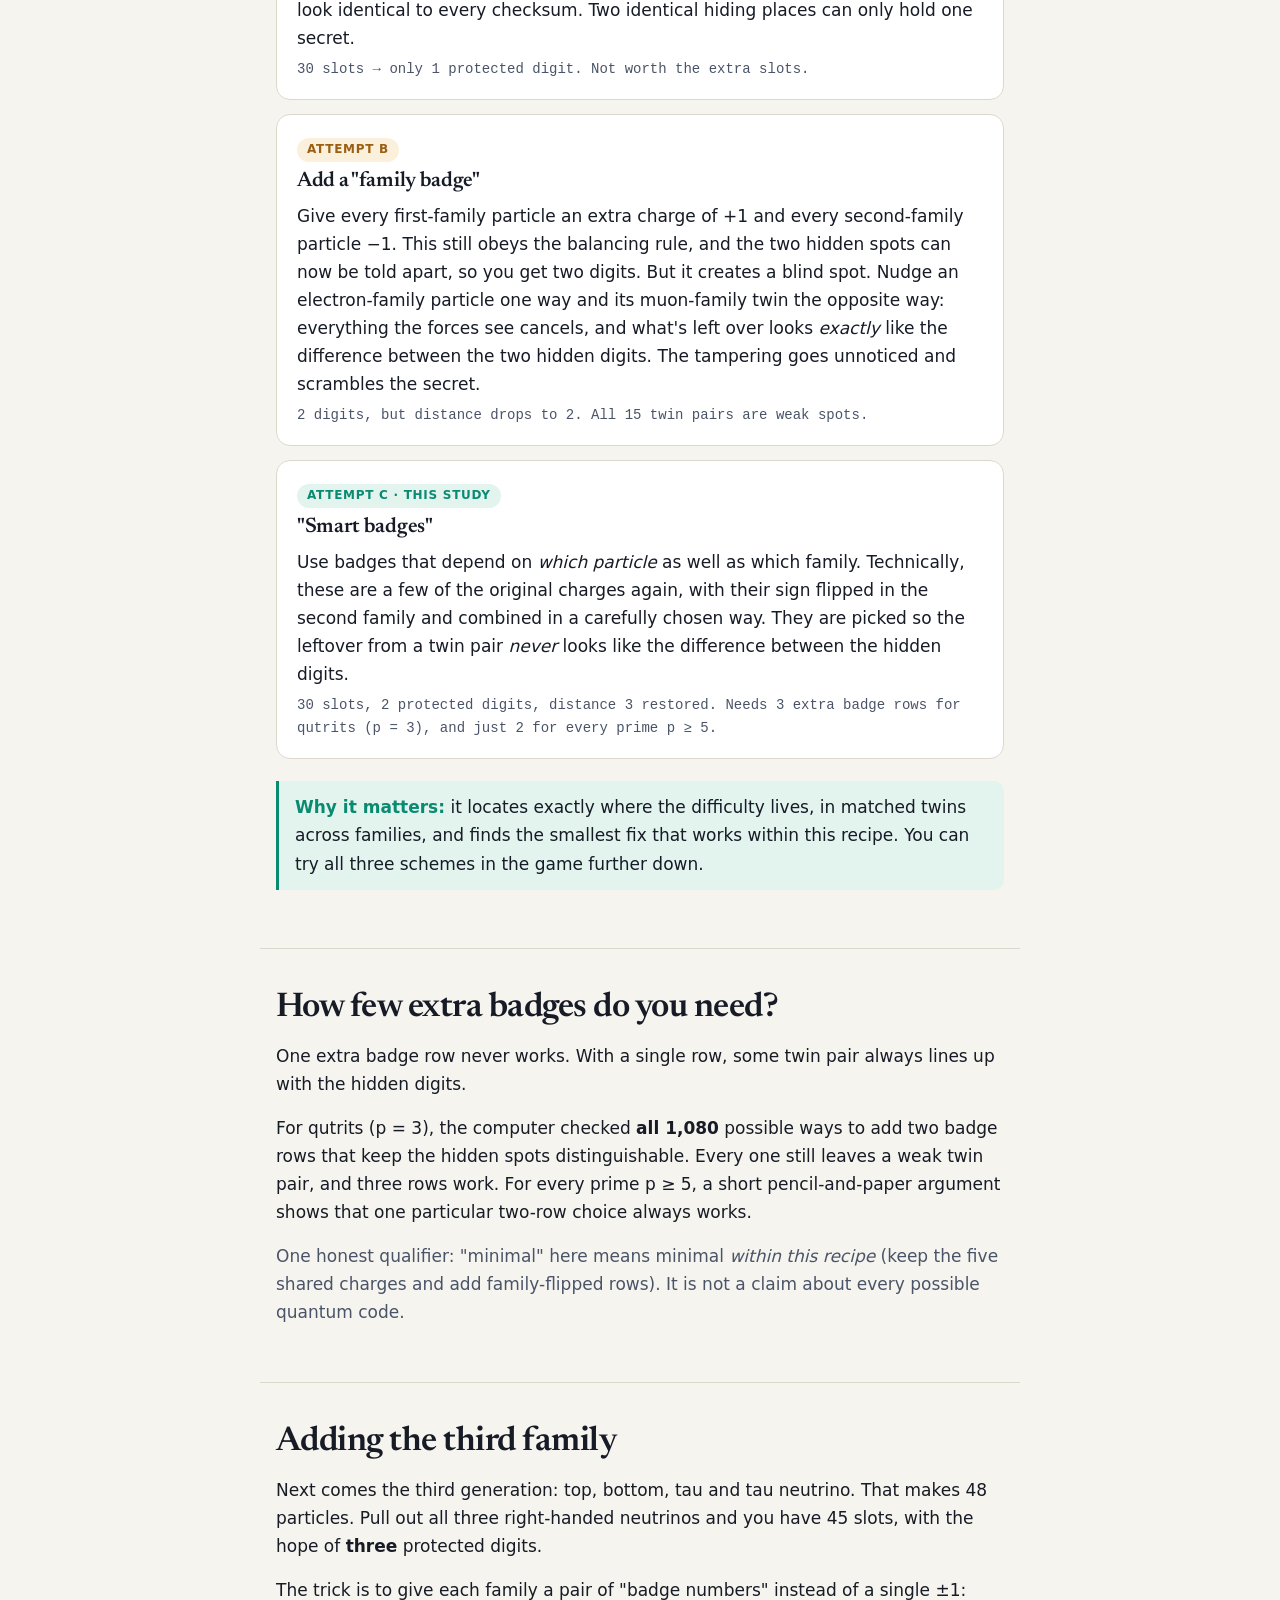
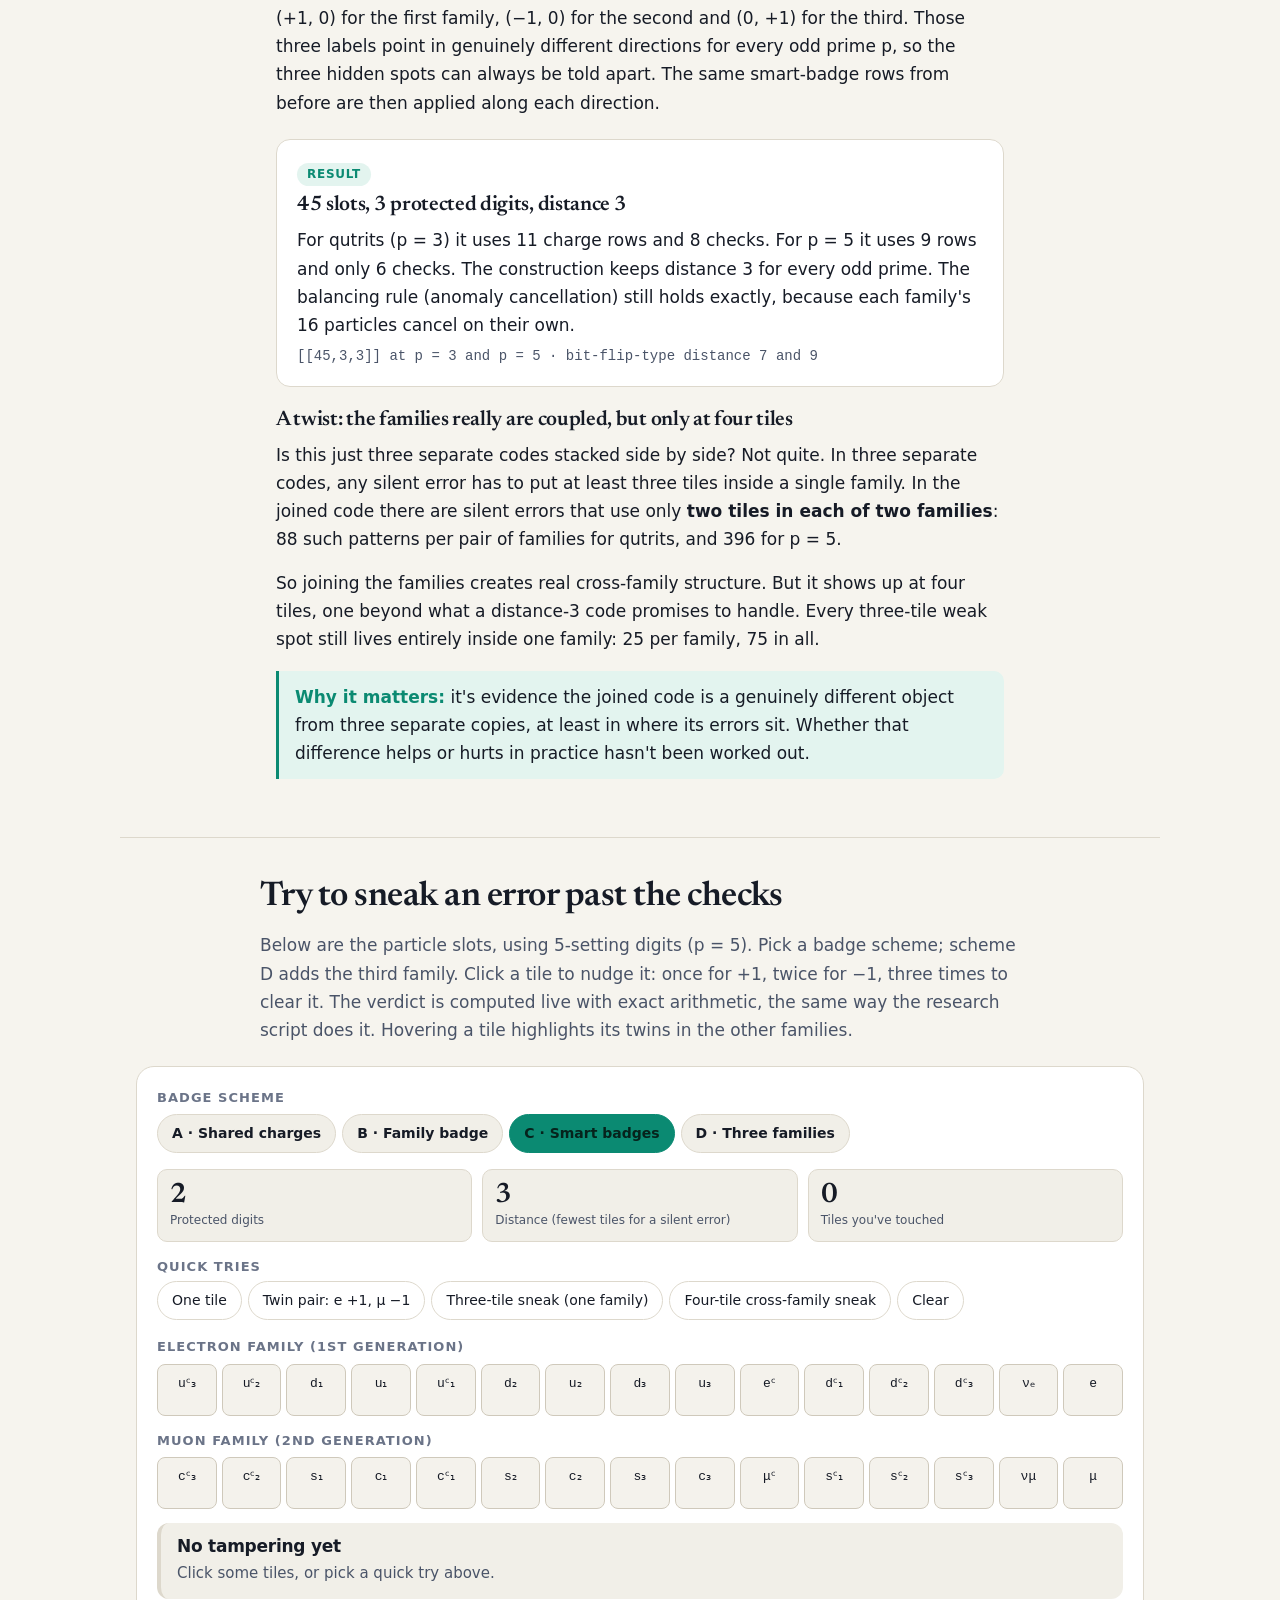
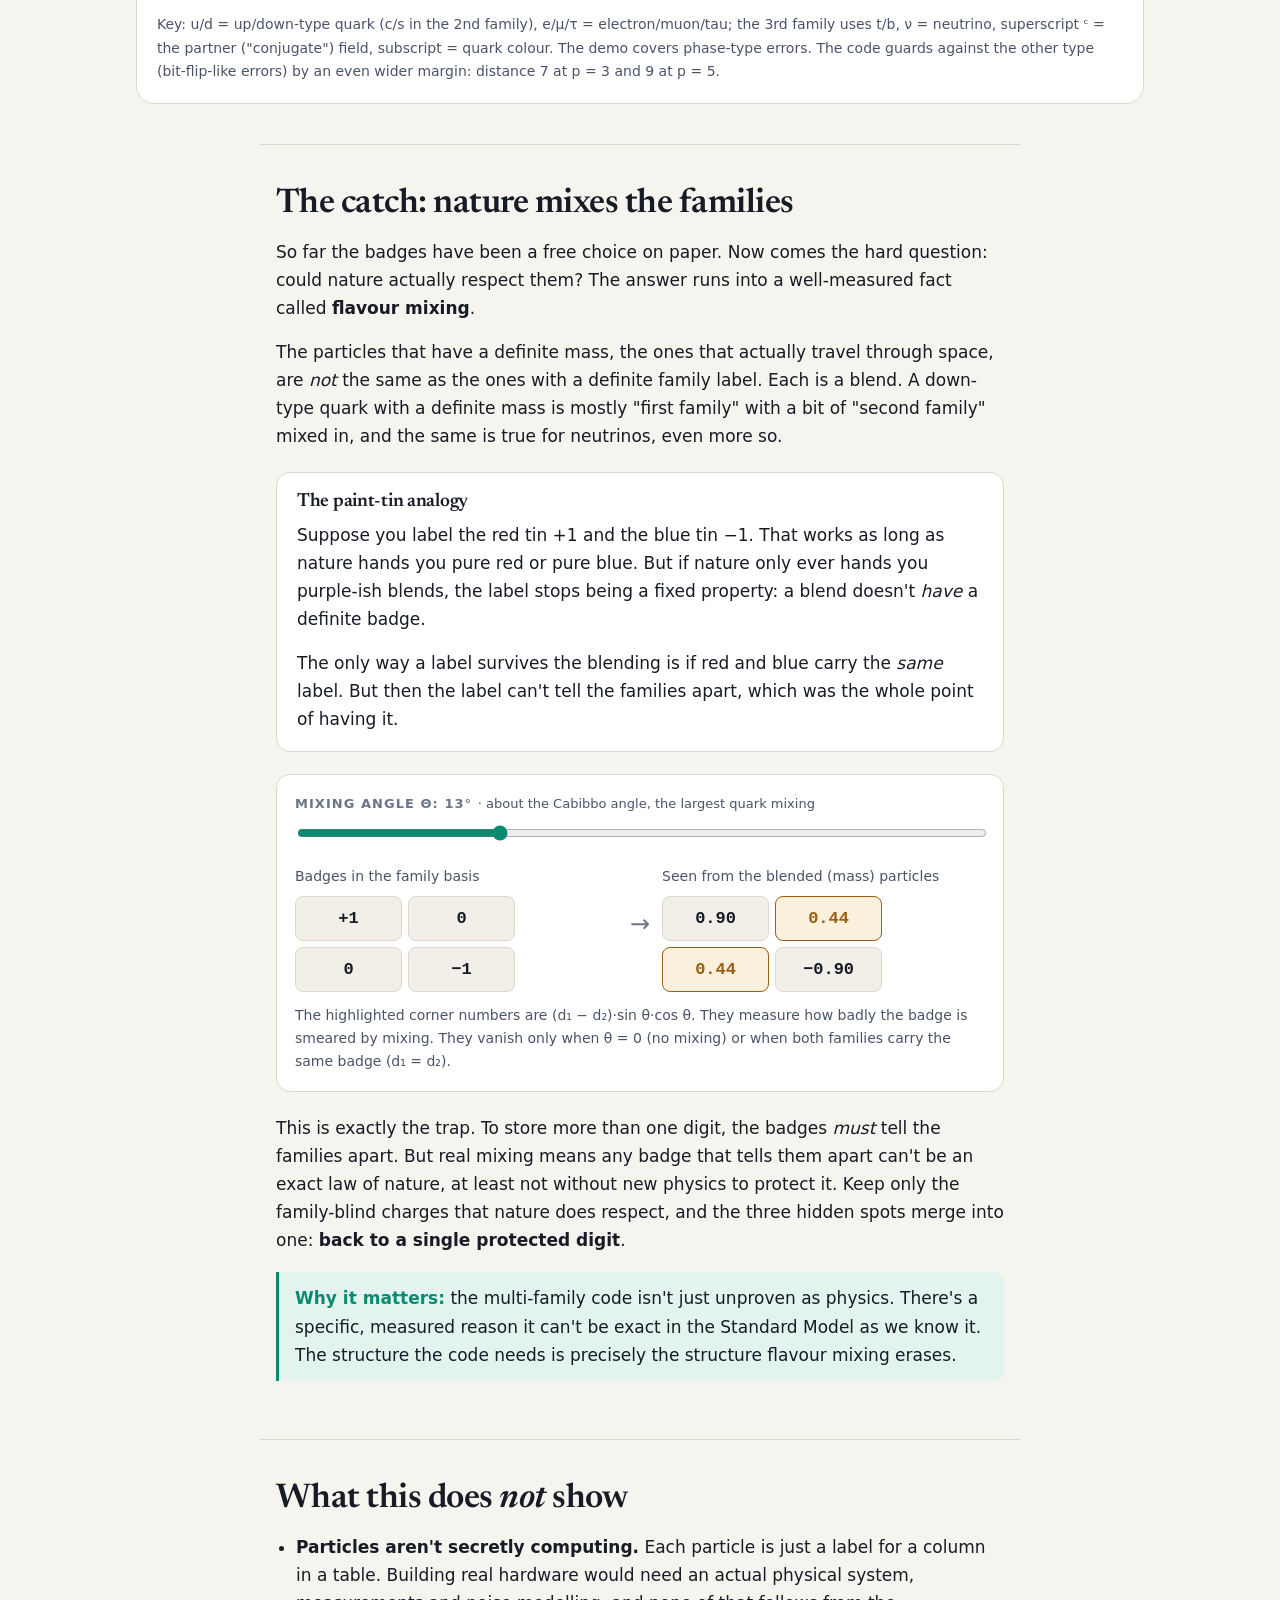
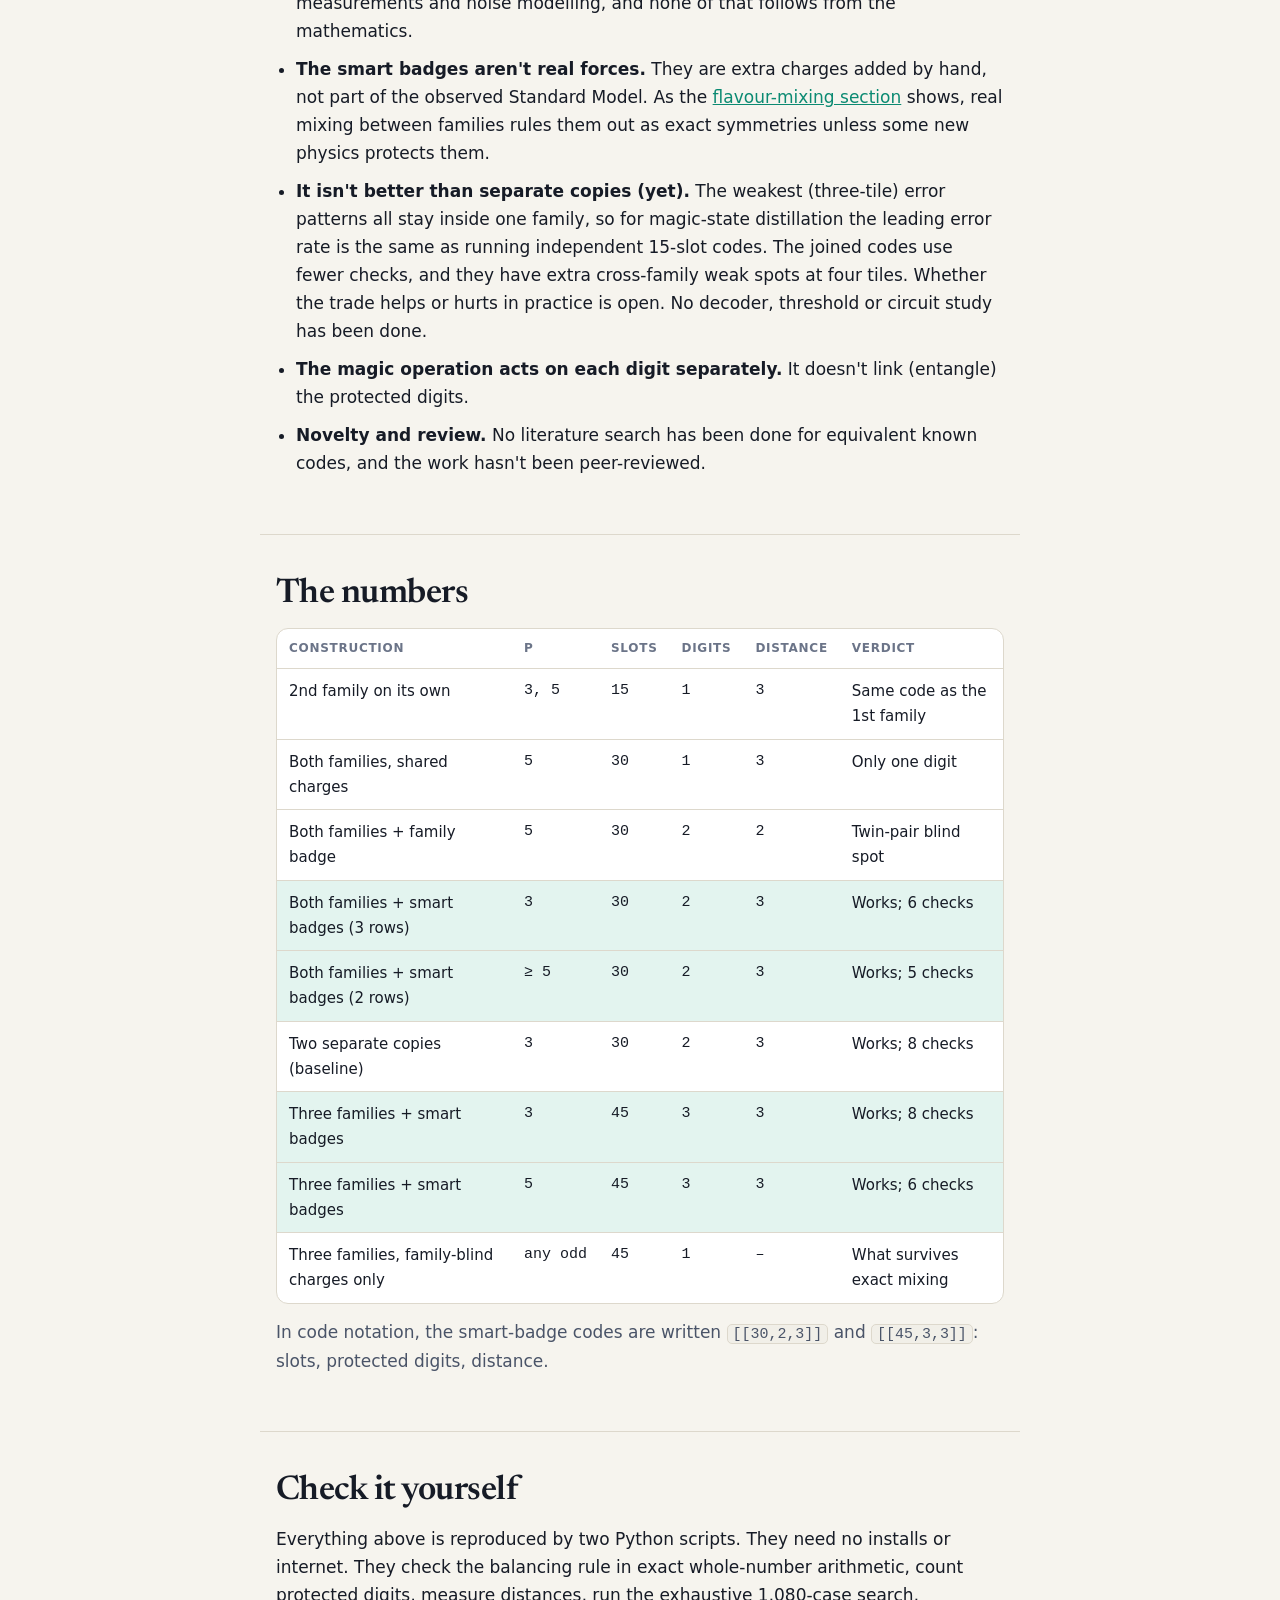
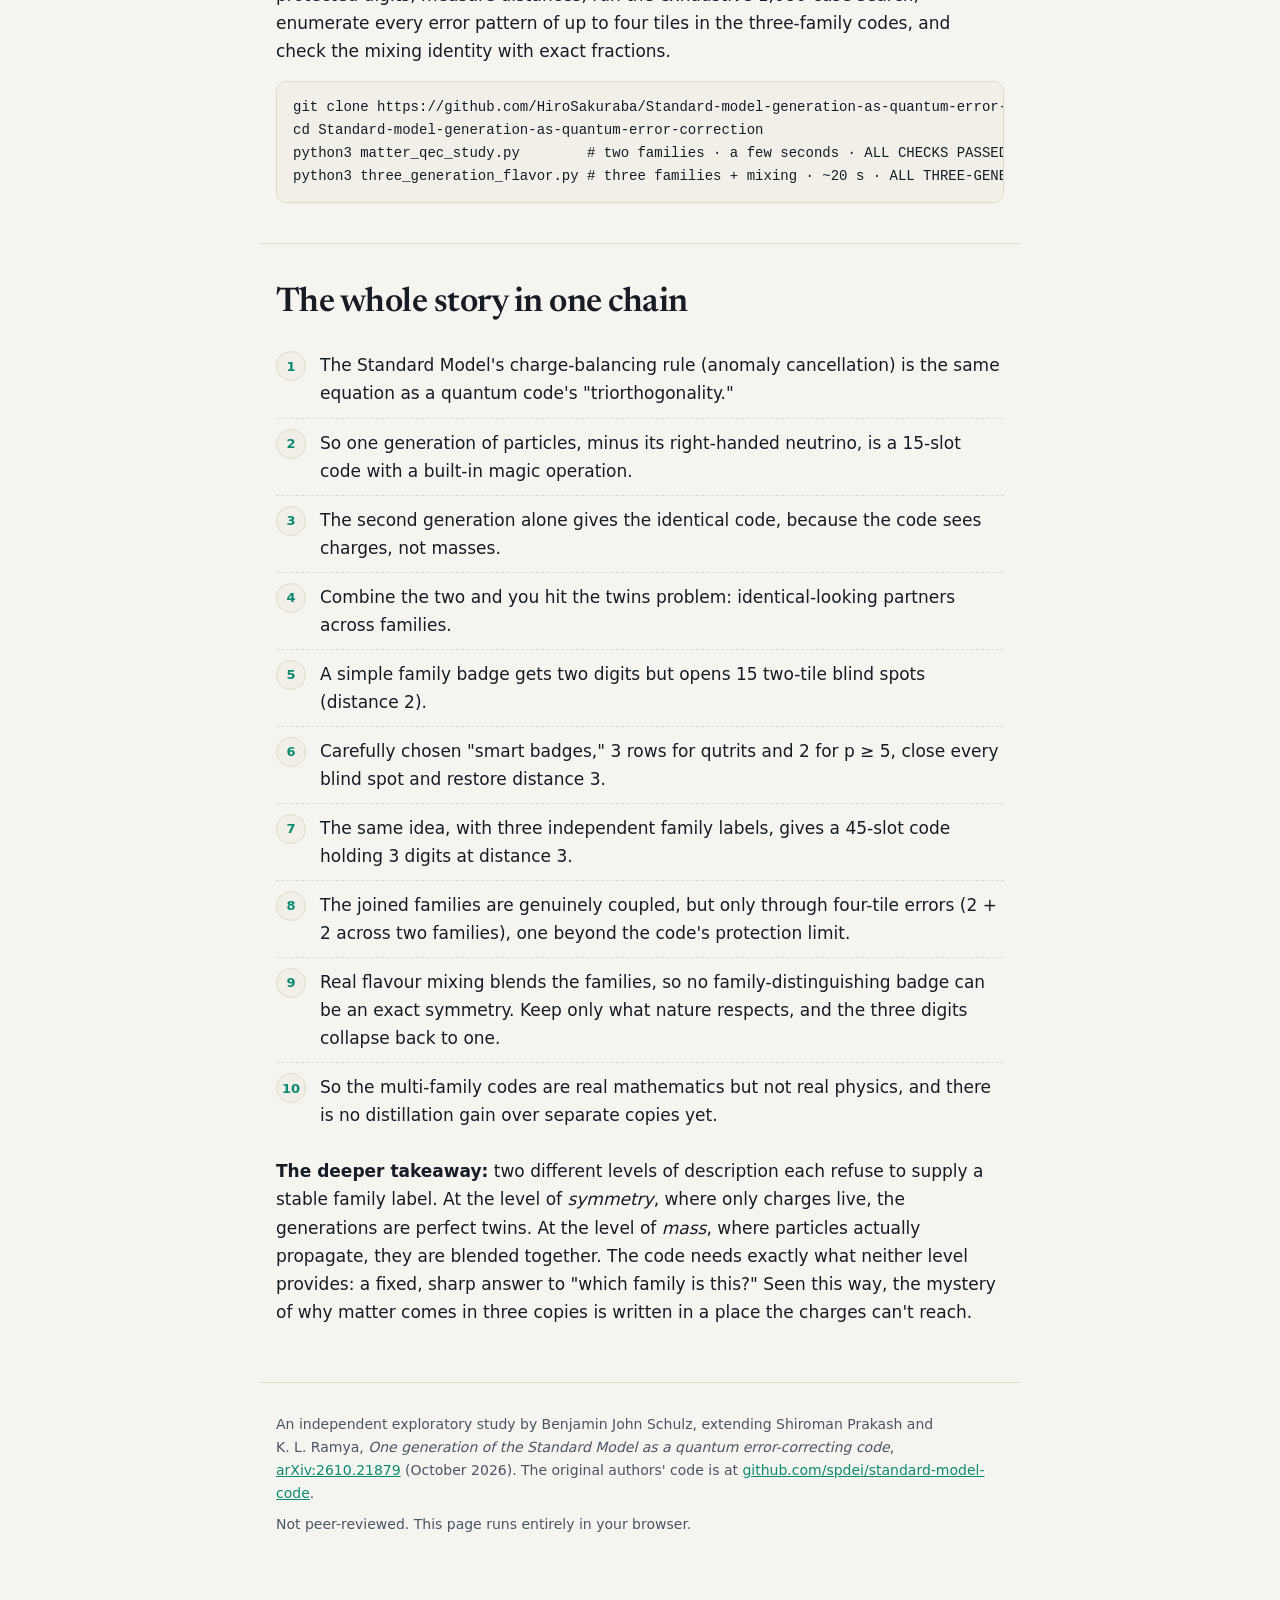
==== commit 0c911e81: "Add three-generation codes and flavour-mixing obstruction - THREE_GENERATION_FLAVOR_NOTE.md, three_g" ====
--- a/index.html
+++ b/index.html
@@ -124,6 +124,12 @@
 .chain li:last-child{border-bottom:0}
 .chain li::before{counter-increment:c;content:counter(c);position:absolute;left:0;top:10px;width:28px;height:28px;border-radius:50%;background:var(--pane2);border:1px solid var(--line);font-size:13px;font-weight:700;display:flex;align-items:center;justify-content:center;color:var(--teal)}
 .run{font-family:ui-monospace,SFMono-Regular,Menlo,Consolas,monospace;font-size:14px;background:var(--pane2);border:1px solid var(--line);border-radius:10px;padding:14px 16px;overflow-x:auto;white-space:pre;color:var(--text)}
+.mixgrid{display:grid;grid-template-columns:1fr auto 1fr;gap:12px;align-items:center;margin-top:8px}
+.m2{display:grid;grid-template-columns:repeat(2,1fr);gap:6px;max-width:220px}
+.m2 div{border:1px solid var(--line);background:var(--pane2);border-radius:8px;padding:12px 6px;text-align:center;font:600 17px ui-monospace,SFMono-Regular,Menlo,Consolas,monospace}
+.m2 div.off{background:var(--amber-bg);color:var(--amber);border-color:var(--amber)}
+.arrow{font-size:24px;color:var(--faint)}
+@media (max-width:560px){.mixgrid{grid-template-columns:1fr}.arrow{display:none}}
 footer{border-top:1px solid var(--line);padding:30px 0 60px;font-size:14px;color:var(--soft)}
 footer p{margin-bottom:8px}
 </style>
@@ -133,11 +139,14 @@
 <header class="wrap">
   <div class="eyebrow">Independent exploratory study · October 2026</div>
   <h1>Matter as a quantum code</h1>
-  <p class="lead"><strong>The rule that keeps the Standard Model of particle physics mathematically consistent turns out to be the same rule a special quantum error-correcting code needs.</strong> A recent paper showed this for one family of particles. This project asks what happens with two.</p>
+  <p class="lead"><strong>The rule that keeps the Standard Model of particle physics mathematically consistent turns out to be the same rule a special quantum error-correcting code needs.</strong> A recent paper showed this for one family of particles. This project asks what happens with two families, then all three, and runs into a wall that nature itself puts up.</p>
   <div class="btns">
     <a class="btn primary" href="#lab">Try the error game</a>
-    <a class="btn" href="interactive_charge_map.html">Technical charge map</a>
+    <a class="btn" href="#mixing">The flavour-mixing catch</a>
+    <a class="btn" href="interactive_charge_map.html">Two-family charge map</a>
+    <a class="btn" href="interactive_flavor_map.html">Three-family &amp; mixing explorer</a>
     <a class="btn" href="https://github.com/HiroSakuraba/Standard-model-generation-as-quantum-error-correction/blob/main/RESEARCH_NOTE.md">Research note</a>
+    <a class="btn" href="https://github.com/HiroSakuraba/Standard-model-generation-as-quantum-error-correction/blob/main/THREE_GENERATION_FLAVOR_NOTE.md">Three-generation note</a>
     <a class="btn" href="https://github.com/HiroSakuraba/Standard-model-generation-as-quantum-error-correction">Code on GitHub</a>
   </div>
 </header>
@@ -202,13 +211,38 @@
       <div class="result">30 slots, 2 protected digits, distance 3 restored. Needs 3 extra badge rows for qutrits (p = 3), and just 2 for every prime p ≥ 5.</div>
     </div>
   </div>
-  <div class="why"><b>Why it matters:</b> it locates exactly where the difficulty lives, in matched twins across families, and finds the smallest fix that works within this recipe.</div>
+  <div class="why"><b>Why it matters:</b> it locates exactly where the difficulty lives, in matched twins across families, and finds the smallest fix that works within this recipe. You can try all three schemes in the game further down.</div>
+</section>
+
+<section class="wrap">
+  <h2>How few extra badges do you need?</h2>
+  <p>One extra badge row never works. With a single row, some twin pair always lines up with the hidden digits.</p>
+  <p>For qutrits (p&nbsp;=&nbsp;3), the computer checked <strong>all 1,080</strong> possible ways to add two badge rows that keep the hidden spots distinguishable. Every one still leaves a weak twin pair, and three rows work. For every prime p&nbsp;≥&nbsp;5, a short pencil-and-paper argument shows that one particular two-row choice always works.</p>
+  <p class="soft">One honest qualifier: "minimal" here means minimal <em>within this recipe</em> (keep the five shared charges and add family-flipped rows). It is not a claim about every possible quantum code.</p>
+</section>
+
+<section class="wrap">
+  <h2>Adding the third family</h2>
+  <p>Next comes the third generation: top, bottom, tau and tau neutrino. That makes 48 particles. Pull out all three right-handed neutrinos and you have 45 slots, with the hope of <strong>three</strong> protected digits.</p>
+  <p>The trick is to give each family a pair of "badge numbers" instead of a single ±1: (+1,&nbsp;0) for the first family, (−1,&nbsp;0) for the second and (0,&nbsp;+1) for the third. Those three labels point in genuinely different directions for every odd prime p, so the three hidden spots can always be told apart. The same smart-badge rows from before are then applied along each direction.</p>
+  <div class="steps">
+    <div class="card">
+      <span class="tag good">Result</span>
+      <h3>45 slots, 3 protected digits, distance 3</h3>
+      <p>For qutrits (p&nbsp;=&nbsp;3) it uses 11 charge rows and 8 checks. For p&nbsp;=&nbsp;5 it uses 9 rows and only 6 checks. The construction keeps distance 3 for every odd prime. The balancing rule (anomaly cancellation) still holds exactly, because each family's 16 particles cancel on their own.</p>
+      <div class="result">[[45,3,3]] at p = 3 and p = 5 · bit-flip-type distance 7 and 9</div>
+    </div>
+  </div>
+  <h3>A twist: the families really are coupled, but only at four tiles</h3>
+  <p>Is this just three separate codes stacked side by side? Not quite. In three separate codes, any silent error has to put at least three tiles inside a single family. In the joined code there are silent errors that use only <strong>two tiles in each of two families</strong>: 88 such patterns per pair of families for qutrits, and 396 for p&nbsp;=&nbsp;5.</p>
+  <p>So joining the families creates real cross-family structure. But it shows up at four tiles, one beyond what a distance-3 code promises to handle. Every three-tile weak spot still lives entirely inside one family: 25 per family, 75 in all.</p>
+  <div class="why"><b>Why it matters:</b> it's evidence the joined code is a genuinely different object from three separate copies, at least in where its errors sit. Whether that difference helps or hurts in practice hasn't been worked out.</div>
 </section>
 
 <section class="wide" id="lab">
   <div class="wrap" style="padding:0">
     <h2>Try to sneak an error past the checks</h2>
-    <p class="soft">Below are the 30 particle slots for both families, using 5-setting digits (p&nbsp;=&nbsp;5). Click a tile to nudge it: once for +1, twice for −1, three times to clear it. The verdict is computed live with exact arithmetic, the same way the research script does it. Hovering a tile highlights its twin in the other family.</p>
+    <p class="soft">Below are the particle slots, using 5-setting digits (p&nbsp;=&nbsp;5). Pick a badge scheme; scheme D adds the third family. Click a tile to nudge it: once for +1, twice for −1, three times to clear it. The verdict is computed live with exact arithmetic, the same way the research script does it. Hovering a tile highlights its twins in the other families.</p>
   </div>
   <div class="lab">
     <div class="lab-label">Badge scheme</div>
@@ -216,6 +250,7 @@
       <button data-s="shared" aria-pressed="false">A · Shared charges</button>
       <button data-s="badge" aria-pressed="false">B · Family badge</button>
       <button data-s="smart" aria-pressed="true">C · Smart badges</button>
+      <button data-s="three" aria-pressed="false">D · Three families</button>
     </div>
     <div class="labstats">
       <div><div class="n" id="stK">2</div><div class="t">Protected digits</div></div>
@@ -227,29 +262,46 @@
       <button data-p="single">One tile</button>
       <button data-p="twins">Twin pair: e +1, μ −1</button>
       <button data-p="three">Three-tile sneak (one family)</button>
+      <button data-p="four">Four-tile cross-family sneak</button>
       <button data-p="clear">Clear</button>
     </div>
     <div class="fam"><div class="lab-label">Electron family (1st generation)</div><div class="tiles" id="fam0"></div></div>
     <div class="fam"><div class="lab-label">Muon family (2nd generation)</div><div class="tiles" id="fam1"></div></div>
+    <div class="fam" id="fam2wrap" hidden><div class="lab-label">Tau family (3rd generation)</div><div class="tiles" id="fam2"></div></div>
     <div class="verdict" id="verdict" aria-live="polite"><h3>No tampering yet</h3><p>Click some tiles, or pick a quick try above.</p></div>
-    <p class="labnote">Key: u/d = up/down-type quark (c/s in the 2nd family), e/μ = electron/muon, ν = neutrino, superscript ᶜ = the partner ("conjugate") field, subscript = quark colour. The demo covers phase-type errors. The code guards against the other type (bit-flip-like errors) by an even wider margin: distance 7 at p&nbsp;=&nbsp;3 and 9 at p&nbsp;=&nbsp;5.</p>
-  </div>
-</section>
-
-<section class="wrap">
-  <h2>How few extra badges do you need?</h2>
-  <p>One extra badge row never works. With a single row, some twin pair always lines up with the hidden digits.</p>
-  <p>For qutrits (p&nbsp;=&nbsp;3), the computer checked <strong>all 1,080</strong> possible ways to add two badge rows that keep the hidden spots distinguishable. Every one still leaves a weak twin pair, and three rows work. For every prime p&nbsp;≥&nbsp;5, a short pencil-and-paper argument shows that one particular two-row choice always works.</p>
-  <p class="soft">One honest qualifier: "minimal" here means minimal <em>within this recipe</em> (keep the five shared charges and add family-flipped rows). It is not a claim about every possible quantum code.</p>
+    <p class="labnote">Key: u/d = up/down-type quark (c/s in the 2nd family), e/μ/τ = electron/muon/tau; the 3rd family uses t/b, ν = neutrino, superscript ᶜ = the partner ("conjugate") field, subscript = quark colour. The demo covers phase-type errors. The code guards against the other type (bit-flip-like errors) by an even wider margin: distance 7 at p&nbsp;=&nbsp;3 and 9 at p&nbsp;=&nbsp;5.</p>
+  </div>
+</section>
+<section class="wrap" id="mixing">
+  <h2>The catch: nature mixes the families</h2>
+  <p>So far the badges have been a free choice on paper. Now comes the hard question: could nature actually respect them? The answer runs into a well-measured fact called <strong>flavour mixing</strong>.</p>
+  <p>The particles that have a definite mass, the ones that actually travel through space, are <em>not</em> the same as the ones with a definite family label. Each is a blend. A down-type quark with a definite mass is mostly "first family" with a bit of "second family" mixed in, and the same is true for neutrinos, even more so.</p>
+  <div class="aside">
+    <h3>The paint-tin analogy</h3>
+    <p>Suppose you label the red tin +1 and the blue tin −1. That works as long as nature hands you pure red or pure blue. But if nature only ever hands you purple-ish blends, the label stops being a fixed property: a blend doesn't <em>have</em> a definite badge.</p>
+    <p>The only way a label survives the blending is if red and blue carry the <em>same</em> label. But then the label can't tell the families apart, which was the whole point of having it.</p>
+  </div>
+  <div class="fig" id="mixfig">
+    <label for="theta" class="lab-label" style="display:block;margin-bottom:6px">Mixing angle θ: <span id="thetaVal">13°</span> <span class="soft" style="text-transform:none;letter-spacing:0;font-weight:400" id="thetaNote"></span></label>
+    <input type="range" id="theta" min="0" max="45" step="1" value="13" style="width:100%;accent-color:var(--teal)">
+    <div class="mixgrid">
+      <div><div class="cap" style="margin:8px 0">Badges in the family basis</div><div class="m2"><div>+1</div><div>0</div><div>0</div><div>−1</div></div></div>
+      <div class="arrow" aria-hidden="true">→</div>
+      <div><div class="cap" style="margin:8px 0">Seen from the blended (mass) particles</div><div class="m2"><div id="m11"></div><div class="off" id="m12"></div><div class="off" id="m21"></div><div id="m22"></div></div></div>
+    </div>
+    <p class="cap">The highlighted corner numbers are (d₁ − d₂)·sin&nbsp;θ·cos&nbsp;θ. They measure how badly the badge is smeared by mixing. They vanish only when θ&nbsp;=&nbsp;0 (no mixing) or when both families carry the same badge (d₁&nbsp;=&nbsp;d₂).</p>
+  </div>
+  <p>This is exactly the trap. To store more than one digit, the badges <em>must</em> tell the families apart. But real mixing means any badge that tells them apart can't be an exact law of nature, at least not without new physics to protect it. Keep only the family-blind charges that nature does respect, and the three hidden spots merge into one: <strong>back to a single protected digit</strong>.</p>
+  <div class="why"><b>Why it matters:</b> the multi-family code isn't just unproven as physics. There's a specific, measured reason it can't be exact in the Standard Model as we know it. The structure the code needs is precisely the structure flavour mixing erases.</div>
 </section>
 
 <section class="wrap">
   <h2>What this does <em>not</em> show</h2>
   <ul class="list">
     <li><strong>Particles aren't secretly computing.</strong> Each particle is just a label for a column in a table. Building real hardware would need an actual physical system, measurements and noise modelling, and none of that follows from the mathematics.</li>
-    <li><strong>The smart badges aren't real forces.</strong> They are extra charges added by hand, not part of the observed Standard Model. Real quarks and neutrinos mix between families, and that mixing would break such badges unless some new physics protects them.</li>
-    <li><strong>It isn't better than two separate copies (yet).</strong> The weakest error patterns all stay inside one family; none cross between families. So for magic-state distillation, the leading error rate is the same as running two independent 15-slot codes. The combined code does use fewer checks (5 or 6 instead of 8). Whether that helps in practice is an open question.</li>
-    <li><strong>The magic operation acts on each digit separately.</strong> It doesn't link (entangle) the two protected digits.</li>
+    <li><strong>The smart badges aren't real forces.</strong> They are extra charges added by hand, not part of the observed Standard Model. As the <a href="#mixing">flavour-mixing section</a> shows, real mixing between families rules them out as exact symmetries unless some new physics protects them.</li>
+    <li><strong>It isn't better than separate copies (yet).</strong> The weakest (three-tile) error patterns all stay inside one family, so for magic-state distillation the leading error rate is the same as running independent 15-slot codes. The joined codes use fewer checks, and they have extra cross-family weak spots at four tiles. Whether the trade helps or hurts in practice is open. No decoder, threshold or circuit study has been done.</li>
+    <li><strong>The magic operation acts on each digit separately.</strong> It doesn't link (entangle) the protected digits.</li>
     <li><strong>Novelty and review.</strong> No literature search has been done for equivalent known codes, and the work hasn't been peer-reviewed.</li>
   </ul>
 </section>
@@ -266,18 +318,22 @@
         <tr class="hl"><td>Both families + smart badges (3 rows)</td><td class="num">3</td><td class="num">30</td><td class="num">2</td><td class="num">3</td><td>Works; 6 checks</td></tr>
         <tr class="hl"><td>Both families + smart badges (2 rows)</td><td class="num">≥ 5</td><td class="num">30</td><td class="num">2</td><td class="num">3</td><td>Works; 5 checks</td></tr>
         <tr><td>Two separate copies (baseline)</td><td class="num">3</td><td class="num">30</td><td class="num">2</td><td class="num">3</td><td>Works; 8 checks</td></tr>
+        <tr class="hl"><td>Three families + smart badges</td><td class="num">3</td><td class="num">45</td><td class="num">3</td><td class="num">3</td><td>Works; 8 checks</td></tr>
+        <tr class="hl"><td>Three families + smart badges</td><td class="num">5</td><td class="num">45</td><td class="num">3</td><td class="num">3</td><td>Works; 6 checks</td></tr>
+        <tr><td>Three families, family-blind charges only</td><td class="num">any odd</td><td class="num">45</td><td class="num">1</td><td class="num">–</td><td>What survives exact mixing</td></tr>
       </tbody>
     </table>
   </div>
-  <p class="soft" style="margin-top:14px">In code notation, the smart-badge codes are written <code>[[30,2,3]]</code>: 30 slots, 2 protected digits, distance 3.</p>
+  <p class="soft" style="margin-top:14px">In code notation, the smart-badge codes are written <code>[[30,2,3]]</code> and <code>[[45,3,3]]</code>: slots, protected digits, distance.</p>
 </section>
 
 <section class="wrap">
   <h2>Check it yourself</h2>
-  <p>Everything above is reproduced by one Python script. It needs no installs or internet, and it runs in a few seconds. It checks the balancing rule in exact whole-number arithmetic, counts protected digits, measures distances, and runs the exhaustive 1,080-case search.</p>
+  <p>Everything above is reproduced by two Python scripts. They need no installs or internet. They check the balancing rule in exact whole-number arithmetic, count protected digits, measure distances, run the exhaustive 1,080-case search, enumerate every error pattern of up to four tiles in the three-family codes, and check the mixing identity with exact fractions.</p>
   <div class="run">git clone https://github.com/HiroSakuraba/Standard-model-generation-as-quantum-error-correction
 cd Standard-model-generation-as-quantum-error-correction
-python3 matter_qec_study.py      # ends with: ALL CHECKS PASSED</div>
+python3 matter_qec_study.py        # two families · a few seconds · ALL CHECKS PASSED
+python3 three_generation_flavor.py # three families + mixing · ~20 s · ALL THREE-GENERATION CHECKS PASSED</div>
 </section>
 
 <section class="wrap">
@@ -289,9 +345,12 @@
     <li>Combine the two and you hit the twins problem: identical-looking partners across families.</li>
     <li>A simple family badge gets two digits but opens 15 two-tile blind spots (distance 2).</li>
     <li>Carefully chosen "smart badges," 3 rows for qutrits and 2 for p ≥ 5, close every blind spot and restore distance 3.</li>
-    <li>But the result is no better than two separate codes for distillation, and the badges aren't real physics.</li>
+    <li>The same idea, with three independent family labels, gives a 45-slot code holding 3 digits at distance 3.</li>
+    <li>The joined families are genuinely coupled, but only through four-tile errors (2 + 2 across two families), one beyond the code's protection limit.</li>
+    <li>Real flavour mixing blends the families, so no family-distinguishing badge can be an exact symmetry. Keep only what nature respects, and the three digits collapse back to one.</li>
+    <li>So the multi-family codes are real mathematics but not real physics, and there is no distillation gain over separate copies yet.</li>
   </ol>
-  <p><strong>The deeper takeaway:</strong> this code lives entirely at the level of <em>symmetry</em>, where only charges exist. The generations differ only in mass, so at that level they are perfect twins, and you can't get a genuinely two-family code without adding structure that nature (as far as we know) doesn't supply. Seen this way, the mystery of why matter comes in three copies is a fact the charges alone can't express.</p>
+  <p><strong>The deeper takeaway:</strong> two different levels of description each refuse to supply a stable family label. At the level of <em>symmetry</em>, where only charges live, the generations are perfect twins. At the level of <em>mass</em>, where particles actually propagate, they are blended together. The code needs exactly what neither level provides: a fixed, sharp answer to "which family is this?" Seen this way, the mystery of why matter comes in three copies is written in a place the charges can't reach.</p>
 </section>
 
 </main>
@@ -326,13 +385,18 @@
   })();
 
   // ---- lab ----
+  const L3 = ['tᶜ₃','tᶜ₂','b₁','t₁','tᶜ₁','b₂','t₂','b₃','t₃','τᶜ','bᶜ₁','bᶜ₂','bᶜ₃','ντ','τ'];
+  const LABELS=[L1,L2,L3];
+  const FAM=[[1,0],[-1,0],[0,1]];             // family label vectors (three_generation_flavor.py)
+  const sgn=g=>g===0?1:-1;
   const SCHEMES = {
-    shared:{k:1,d:3, col:(q,s)=>q.slice()},
-    badge: {k:2,d:2, col:(q,s)=>q.concat([s])},
-    smart: {k:2,d:3, col:(q,s)=>q.concat(B5.map(b=>s*dot(b,q)))}
+    shared:{nf:2,k:1,d:3, col:(q,g)=>q.slice()},
+    badge: {nf:2,k:2,d:2, col:(q,g)=>q.concat([sgn(g)])},
+    smart: {nf:2,k:2,d:3, col:(q,g)=>q.concat(B5.map(b=>sgn(g)*dot(b,q)))},
+    three: {nf:3,k:3,d:3, col:(q,g)=>q.concat(B5.map(b=>FAM[g][0]*dot(b,q)), B5.map(b=>FAM[g][1]*dot(b,q)))}
   };
   let scheme='smart';
-  const e=new Array(30).fill(0);
+  const e=new Array(45).fill(0);
 
   function rank(vectors){
     if(!vectors.length) return 0;
@@ -348,10 +412,11 @@
     }
     return r;
   }
+  // err has 15*nf entries (family-major, same species order as the Python scripts)
   function classify(sch, err){
-    const S=SCHEMES[sch];
-    const removed=[S.col(q0,1),S.col(q0,-1)];
-    const phys=W.map(q=>S.col(q,1)).concat(W.map(q=>S.col(q,-1)));
+    const S=SCHEMES[sch], fams=[...Array(S.nf).keys()];
+    const removed=fams.map(g=>S.col(q0,g));
+    const phys=[].concat(...fams.map(g=>W.map(q=>S.col(q,g))));
     if(err.every(x=>x===0)) return 'none';
     const syn=phys[0].map((_,r)=>mod(err.reduce((t,v,j)=>t+v*phys[j][r],0)));
     if(syn.every(x=>x===0)) return 'harmless';
@@ -360,19 +425,19 @@
   window.__classify=classify; // exposed for testing
 
   const tiles=[];
+  function twins(idx,on){ const i=idx%15; [0,1,2].forEach(g=>{ const t=tiles[15*g+i]; if(15*g+i!==idx) t.classList.toggle('twin',on); }); }
   function build(){
-    [0,1].forEach(f=>{
+    [0,1,2].forEach(f=>{
       const box=document.getElementById('fam'+f);
-      (f?L2:L1).forEach((lab,i)=>{
+      LABELS[f].forEach((lab,i)=>{
         const idx=15*f+i, b=document.createElement('button');
         b.className='tile'; b.type='button';
         b.innerHTML=`<span>${lab}</span><span class="v">0</span>`;
         b.addEventListener('click',()=>{ e[idx]= e[idx]===0?1:(e[idx]===1?-1:0); render(); });
-        const twin=()=>tiles[idx<15?idx+15:idx-15];
-        b.addEventListener('mouseenter',()=>twin().classList.add('twin'));
-        b.addEventListener('mouseleave',()=>twin().classList.remove('twin'));
-        b.addEventListener('focus',()=>twin().classList.add('twin'));
-        b.addEventListener('blur',()=>twin().classList.remove('twin'));
+        b.addEventListener('mouseenter',()=>twins(idx,true));
+        b.addEventListener('mouseleave',()=>twins(idx,false));
+        b.addEventListener('focus',()=>twins(idx,true));
+        b.addEventListener('blur',()=>twins(idx,false));
         tiles[idx]=b; box.appendChild(b);
       });
     });
@@ -385,17 +450,21 @@
   };
   function render(){
     const S=SCHEMES[scheme];
+    if(S.nf===2) e.fill(0,30);
+    document.getElementById('fam2wrap').hidden = S.nf!==3;
     tiles.forEach((t,i)=>{ t.classList.toggle('plus',e[i]===1); t.classList.toggle('minus',e[i]===-1);
       t.querySelector('.v').textContent=e[i]===1?'+1':(e[i]===-1?'−1':'0');
-      t.setAttribute('aria-label',(i<15?L1[i]:L2[i-15])+' nudge '+e[i]); });
-    const touched=e.filter(x=>x!==0).length;
+      t.setAttribute('aria-label',LABELS[Math.floor(i/15)][i%15]+' nudge '+e[i]); });
+    const err=e.slice(0,15*S.nf), touched=err.filter(x=>x!==0).length;
+    const famsTouched=[0,1,2].filter(g=>err.slice(15*g,15*g+15).some(x=>x!==0)).length;
     document.getElementById('stK').textContent=S.k;
     document.getElementById('stD').textContent=S.d;
     document.getElementById('stT').textContent=touched;
-    const c=classify(scheme,e), v=document.getElementById('verdict');
+    const c=classify(scheme,err), v=document.getElementById('verdict');
     v.className='verdict '+(c==='none'?'':c);
     let extra='';
     if(c==='silent') extra=` You only needed ${touched} tile${touched===1?'':'s'}.`;
+    if(c==='silent' && touched===4 && famsTouched===2) extra+=' This is a cross-family weak spot: with separate, independent codes, no silent error could use just two tiles in each of two families. It sits one tile beyond the distance-3 promise.';
     if(c==='harmless' && scheme==='shared') extra=' (Scheme A’s real problem is capacity: it only stores one digit.)';
     v.innerHTML=`<h3>${TEXT[c][0]}</h3><p>${TEXT[c][1]}${extra}</p>`;
   }
@@ -407,12 +476,32 @@
   const PRESETS={
     single:{14:1},
     twins:{14:1,29:-1},
-    three:{0:1,7:1,14:-1}   // uᶜ₃ +1, d₃ +1, e −1: a weight-3 logical inside one family
+    three:{0:1,7:1,14:-1},          // uᶜ₃ +1, d₃ +1, e −1: a weight-3 logical inside one family
+    four:{0:1,4:-1,15:-1,19:1}      // uᶜ₃ +1, uᶜ₁ −1, cᶜ₃ −1, cᶜ₁ +1: a 2+2 cross-family logical
   };
   document.querySelectorAll('#presets button').forEach(b=>b.addEventListener('click',()=>{
     e.fill(0); const p=PRESETS[b.dataset.p]; if(p) for(const k in p) e[k]=p[k]; render();
   }));
   build(); render();
+
+  // ---- flavour-mixing slider: D = diag(+1,-1), V = rotation by theta, show V^T D V ----
+  const th=document.getElementById('theta');
+  const fmt=x=>{const r=Math.round(x*100)/100; return (r<0?'−':'')+Math.abs(r).toFixed(2);};
+  function mix(){
+    const deg=+th.value, t=deg*Math.PI/180, c=Math.cos(t), s2=Math.sin(t);
+    const d1=1,d2=-1, m11=d1*c*c+d2*s2*s2, m22=d1*s2*s2+d2*c*c, off=(d1-d2)*c*s2;
+    document.getElementById('thetaVal').textContent=deg+'°';
+    document.getElementById('m11').textContent=fmt(m11);
+    document.getElementById('m22').textContent=fmt(m22);
+    document.getElementById('m12').textContent=fmt(off);
+    document.getElementById('m21').textContent=fmt(off);
+    document.getElementById('thetaNote').textContent=
+      deg===0?'· no mixing: the badge survives':
+      deg===13?'· about the Cabibbo angle, the largest quark mixing':
+      (deg>=33&&deg<=34)?'· about the “solar” neutrino mixing angle':
+      deg===45?'· maximal mixing':'';
+  }
+  th.addEventListener('input',mix); mix();
 })();
 </script>
 </body>
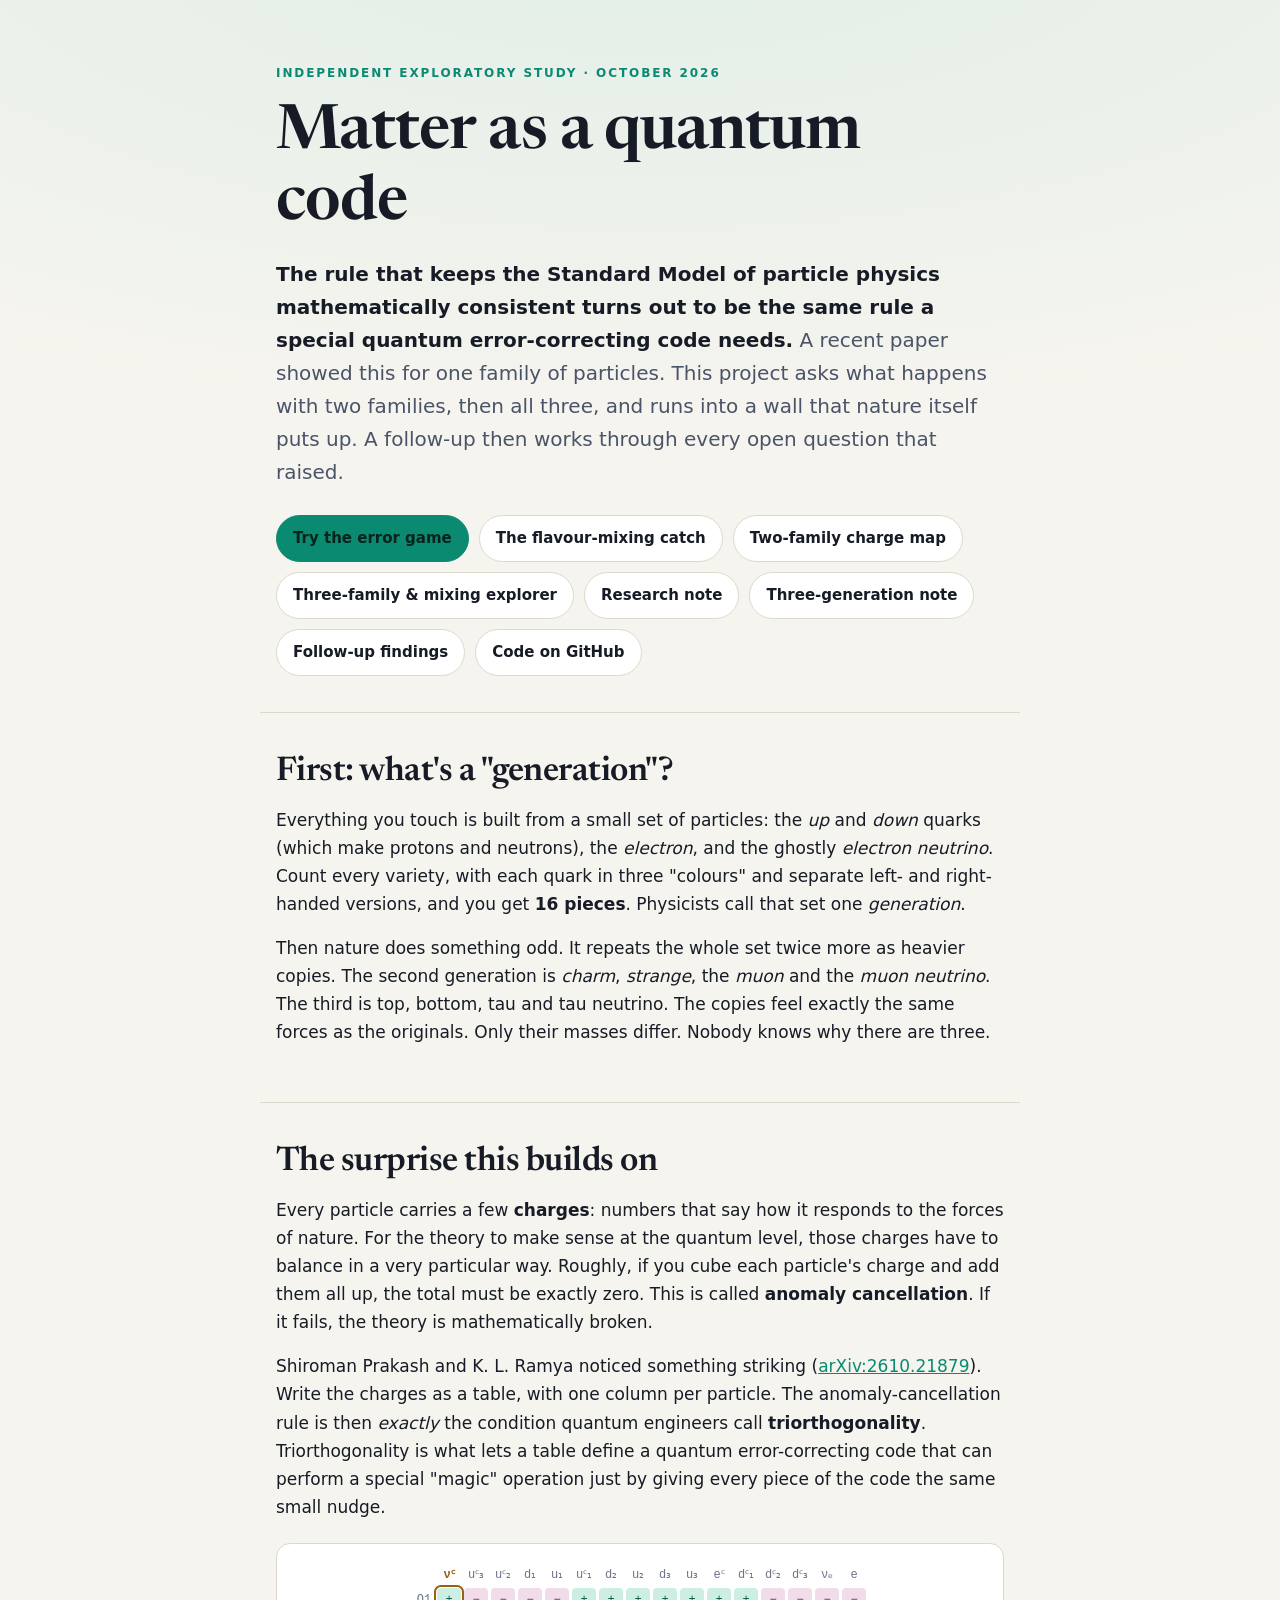
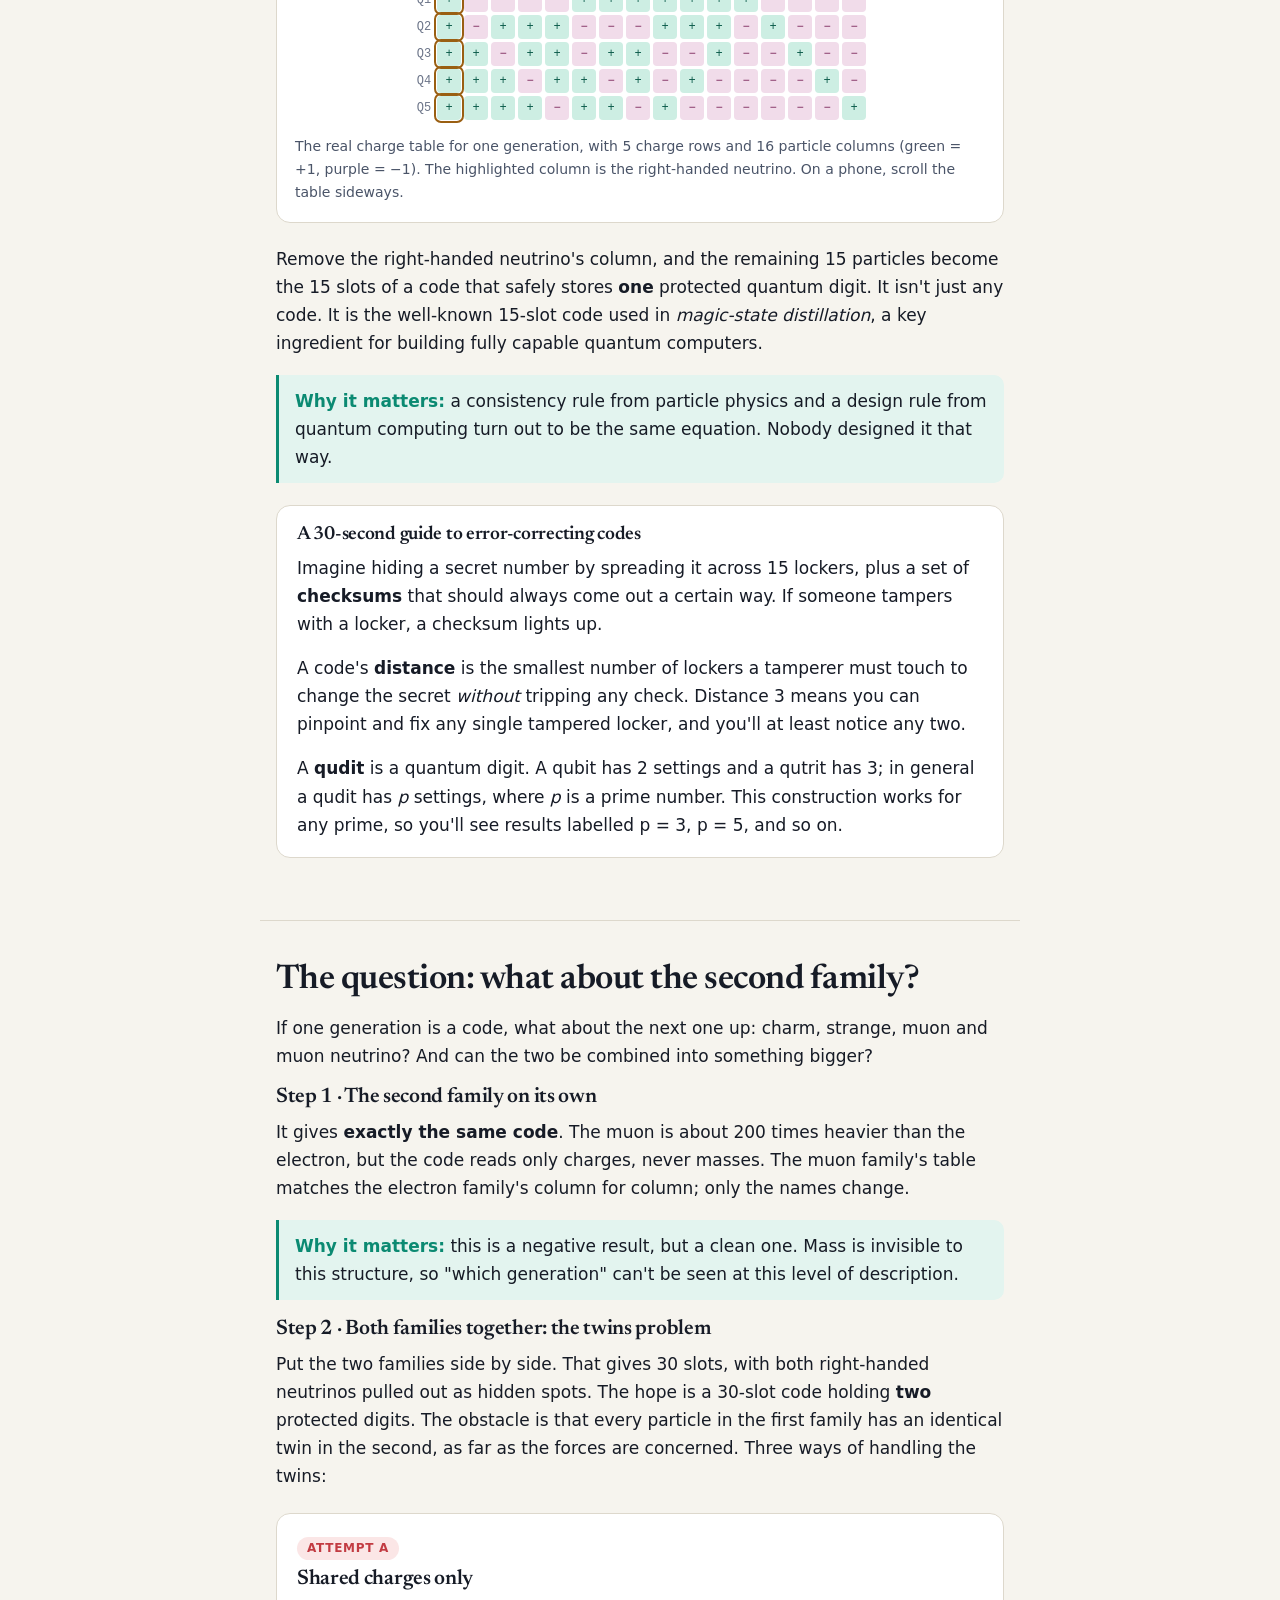
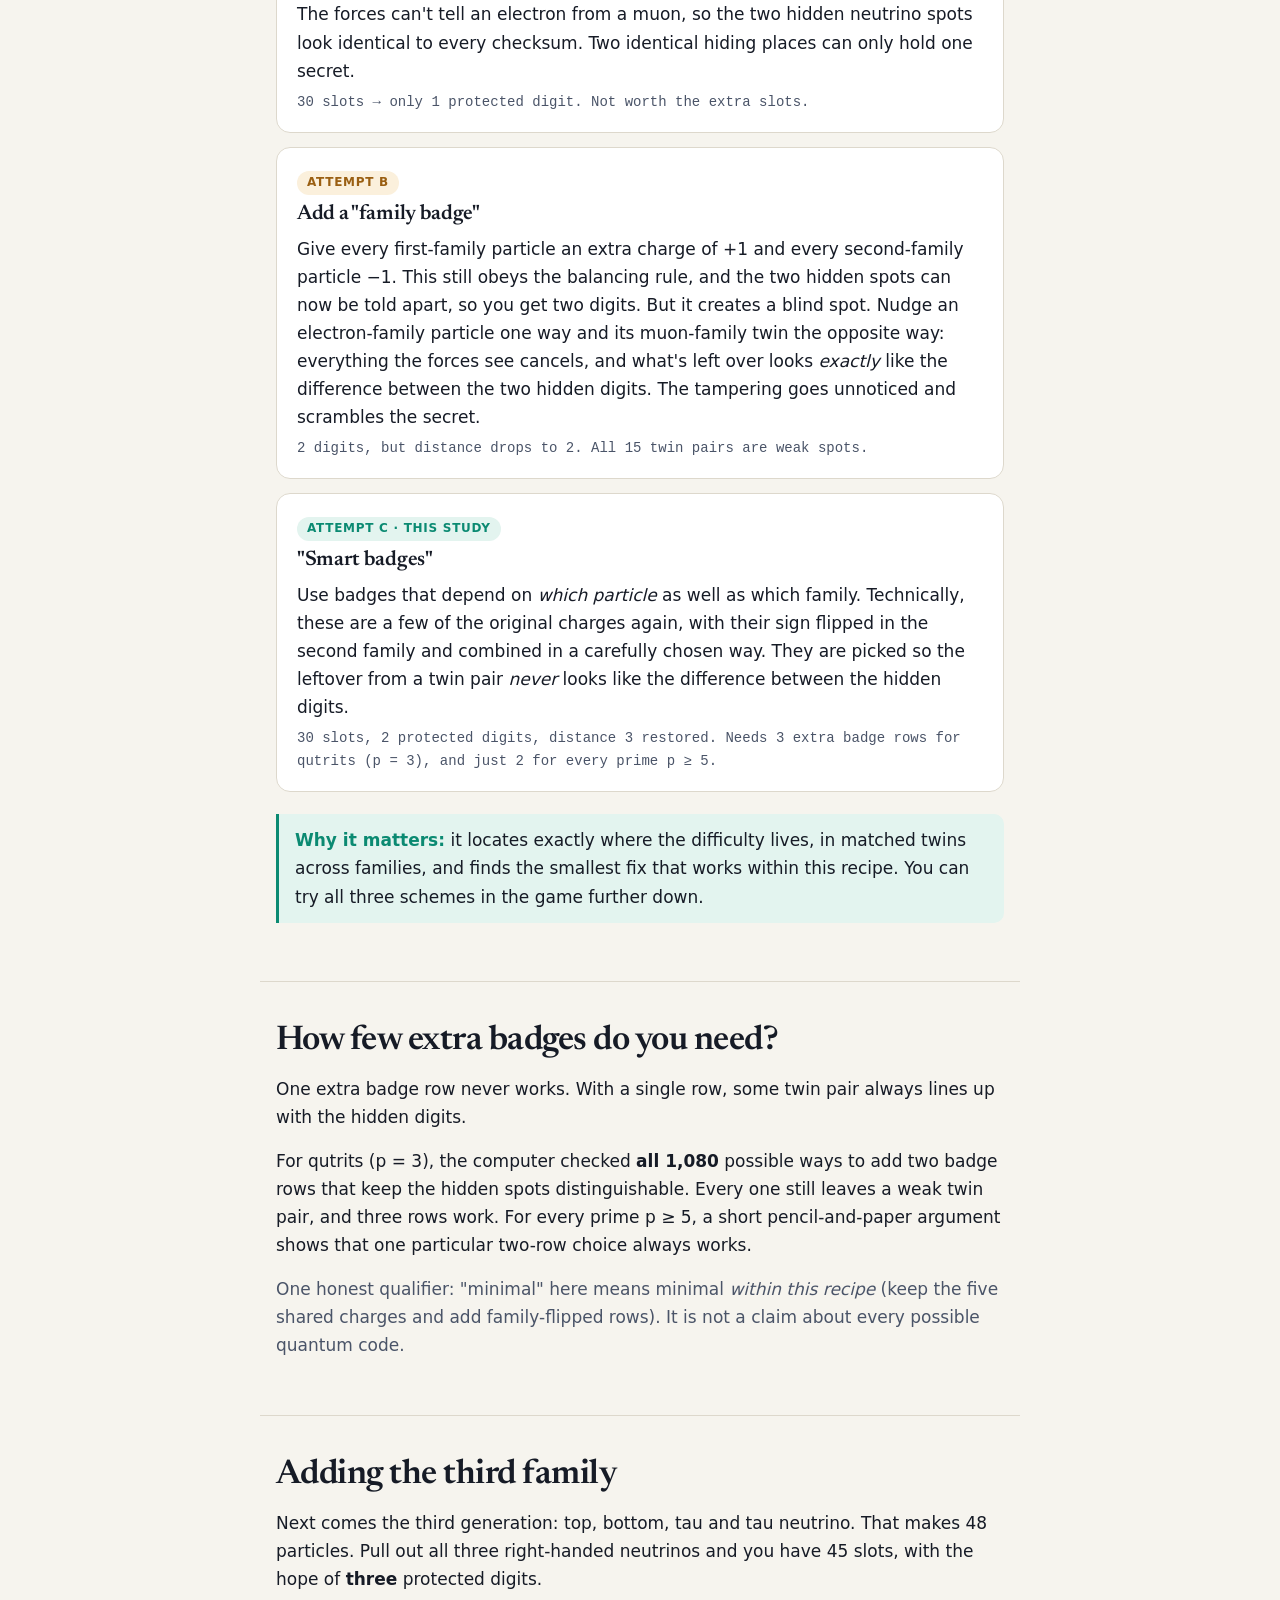
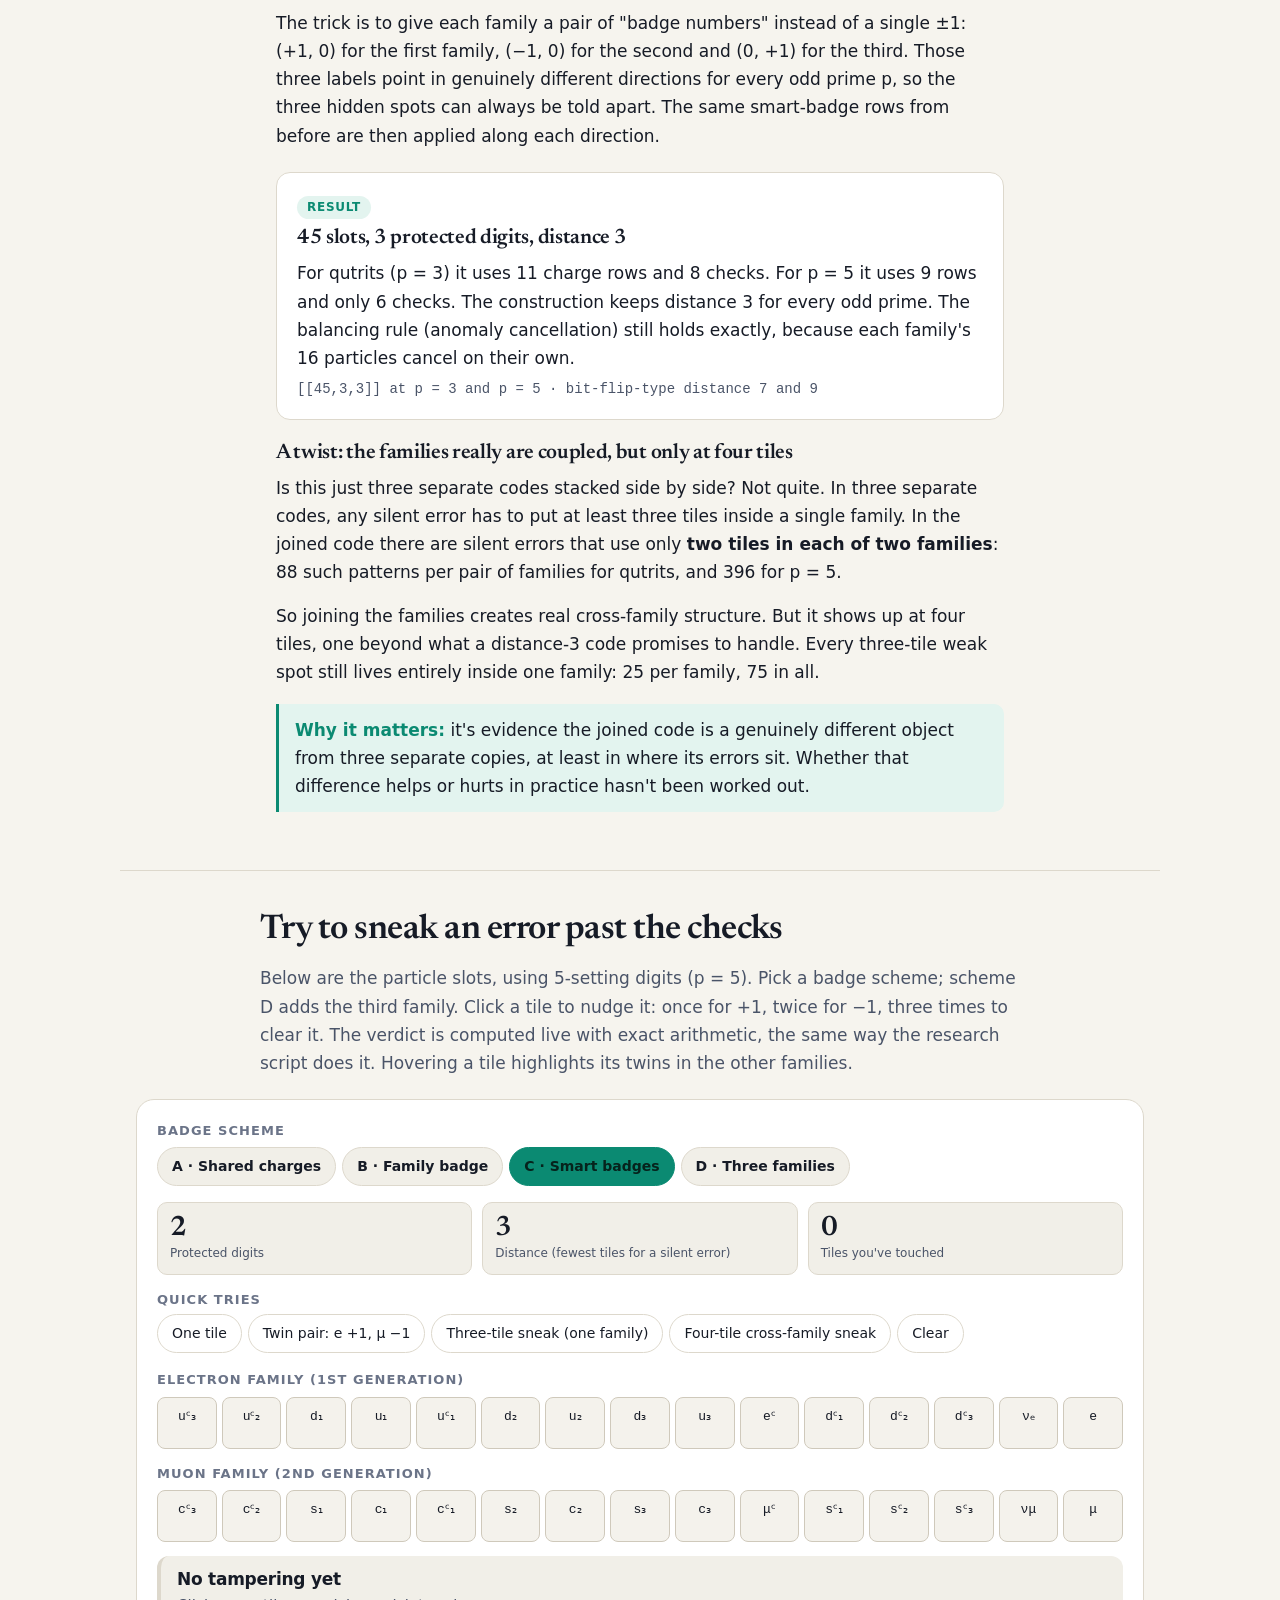
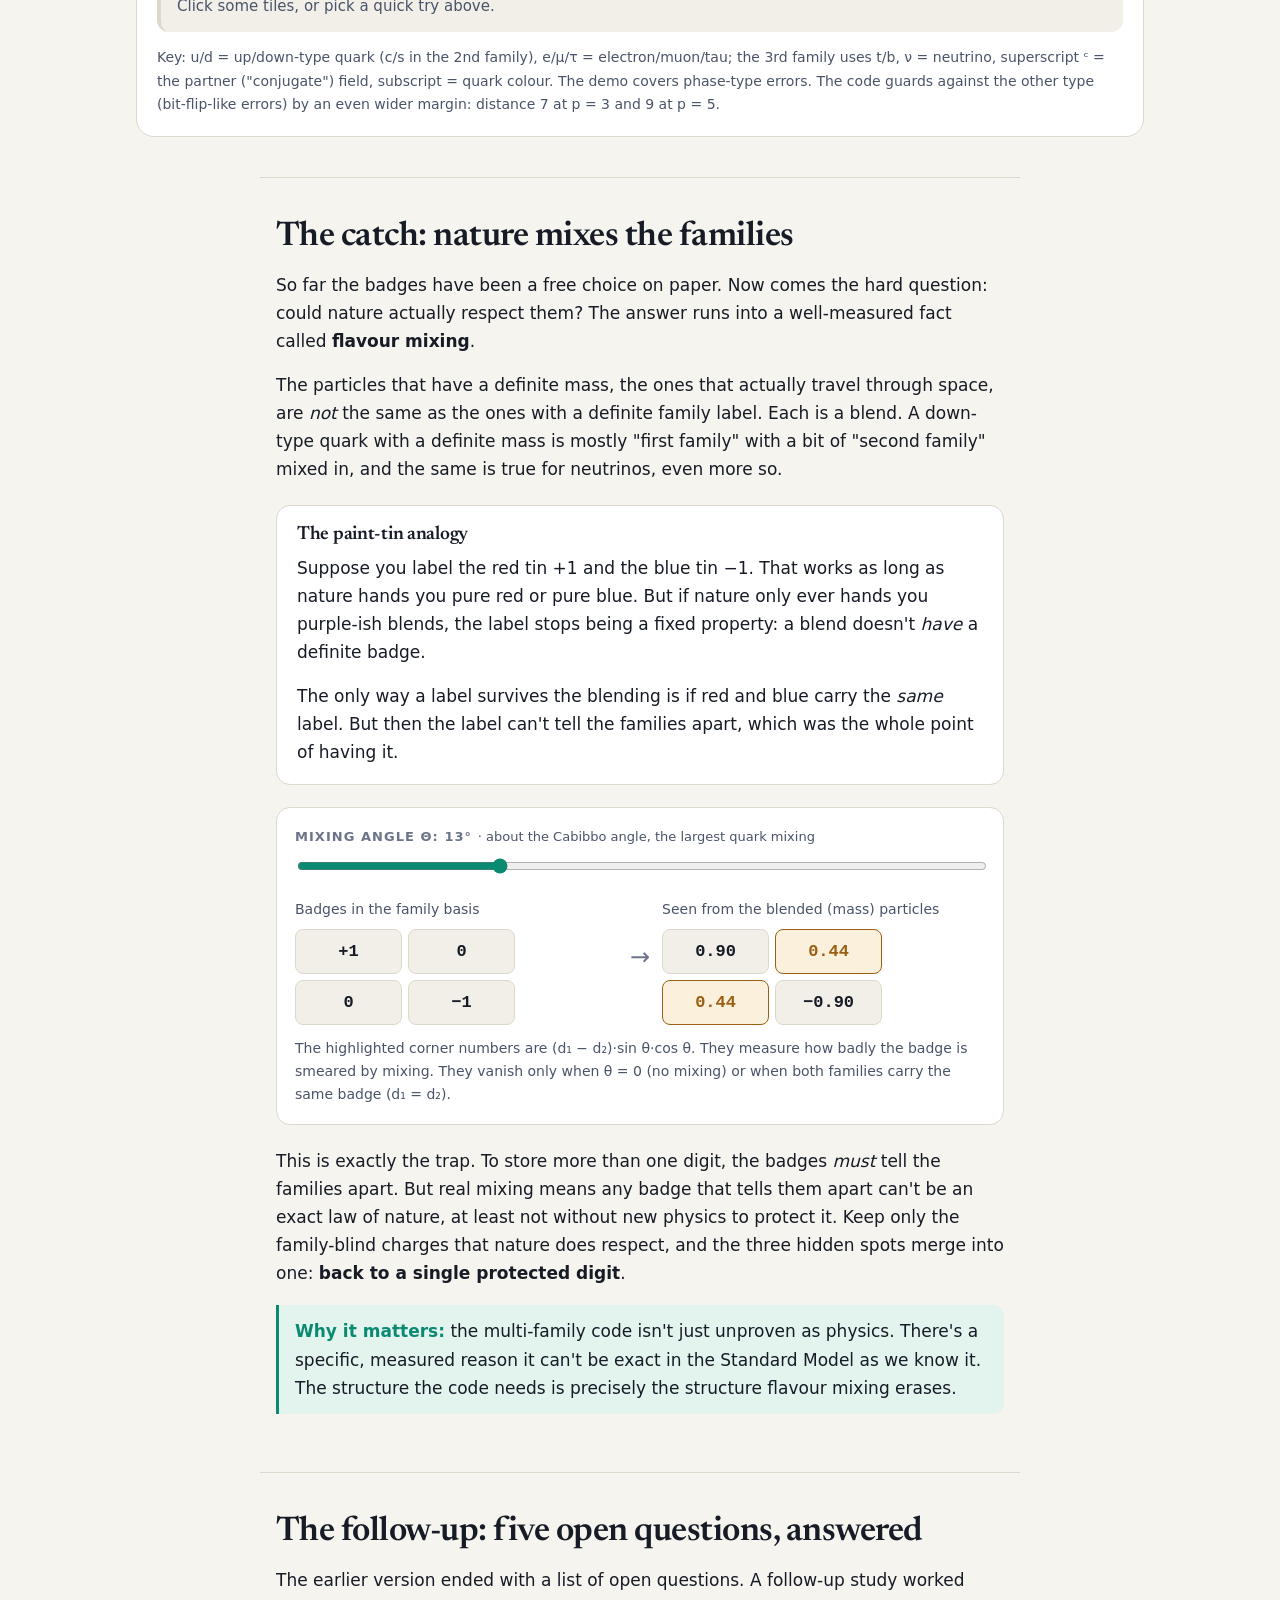
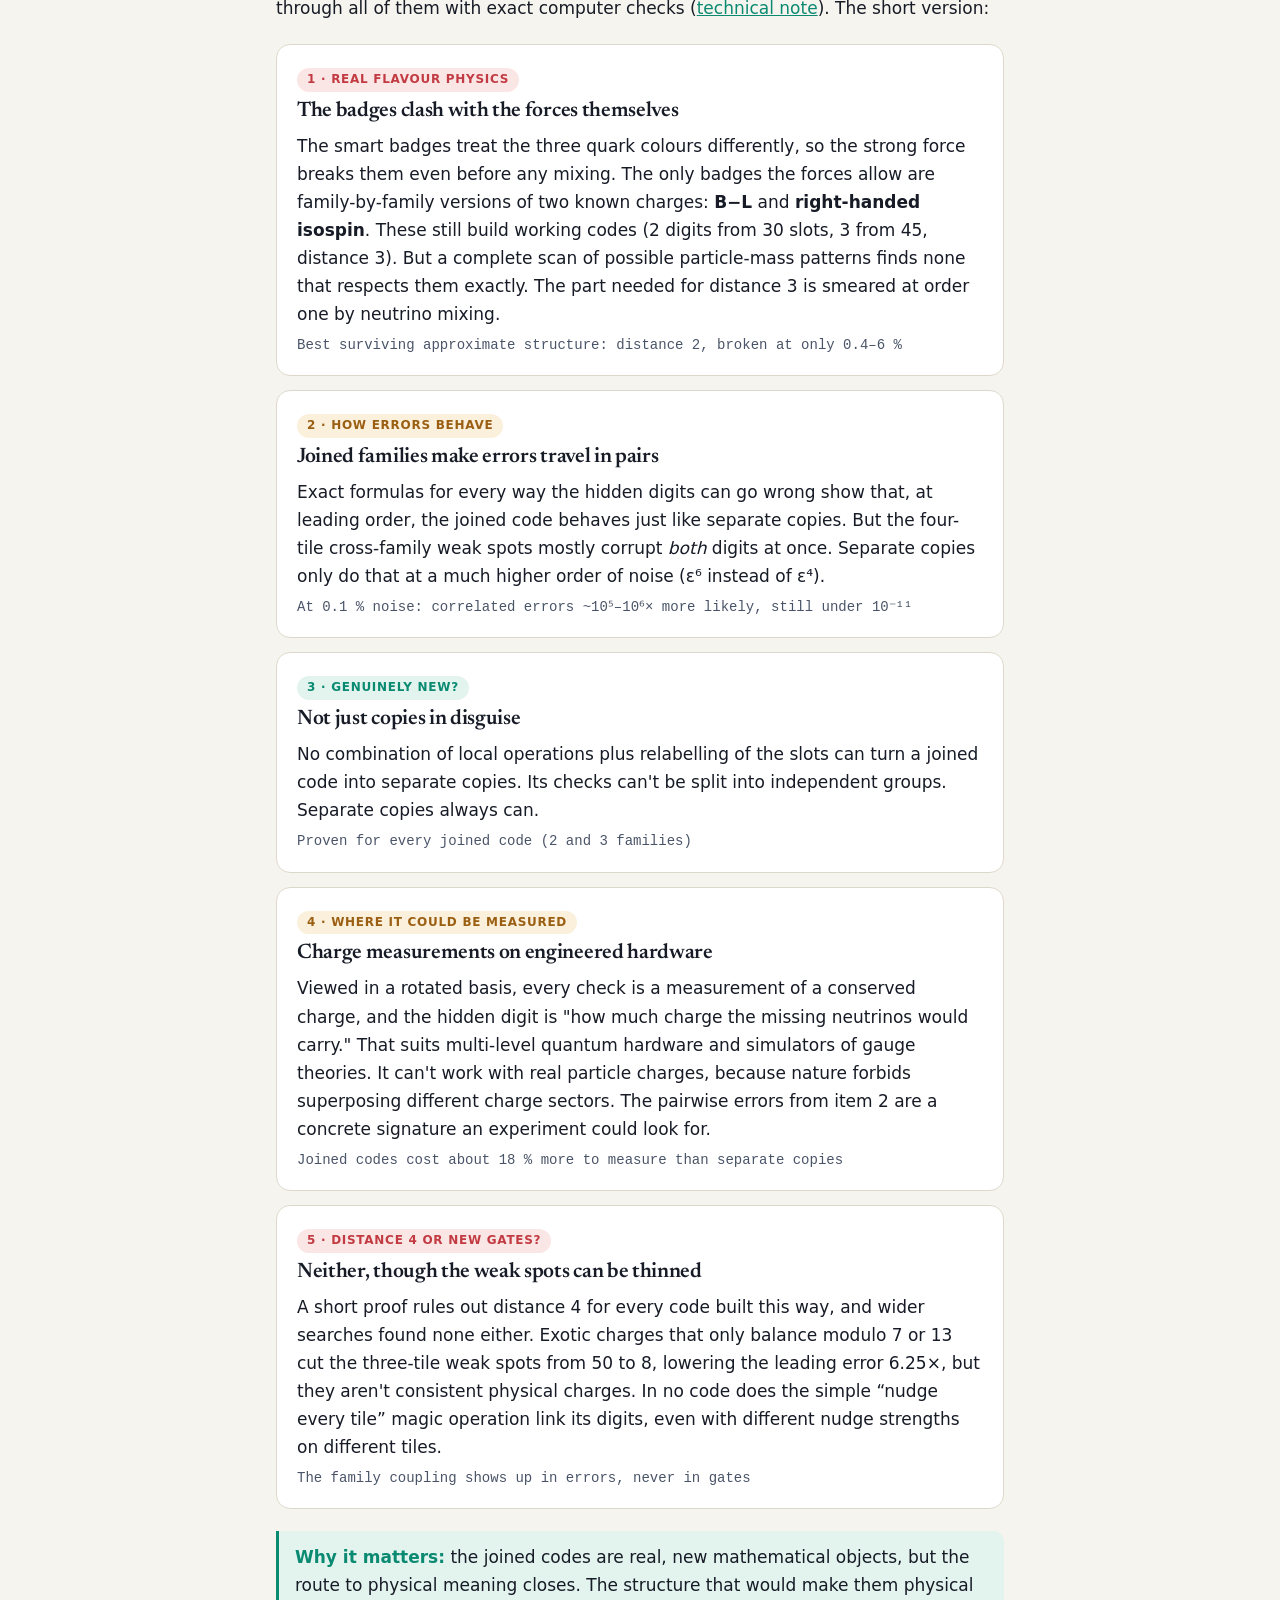
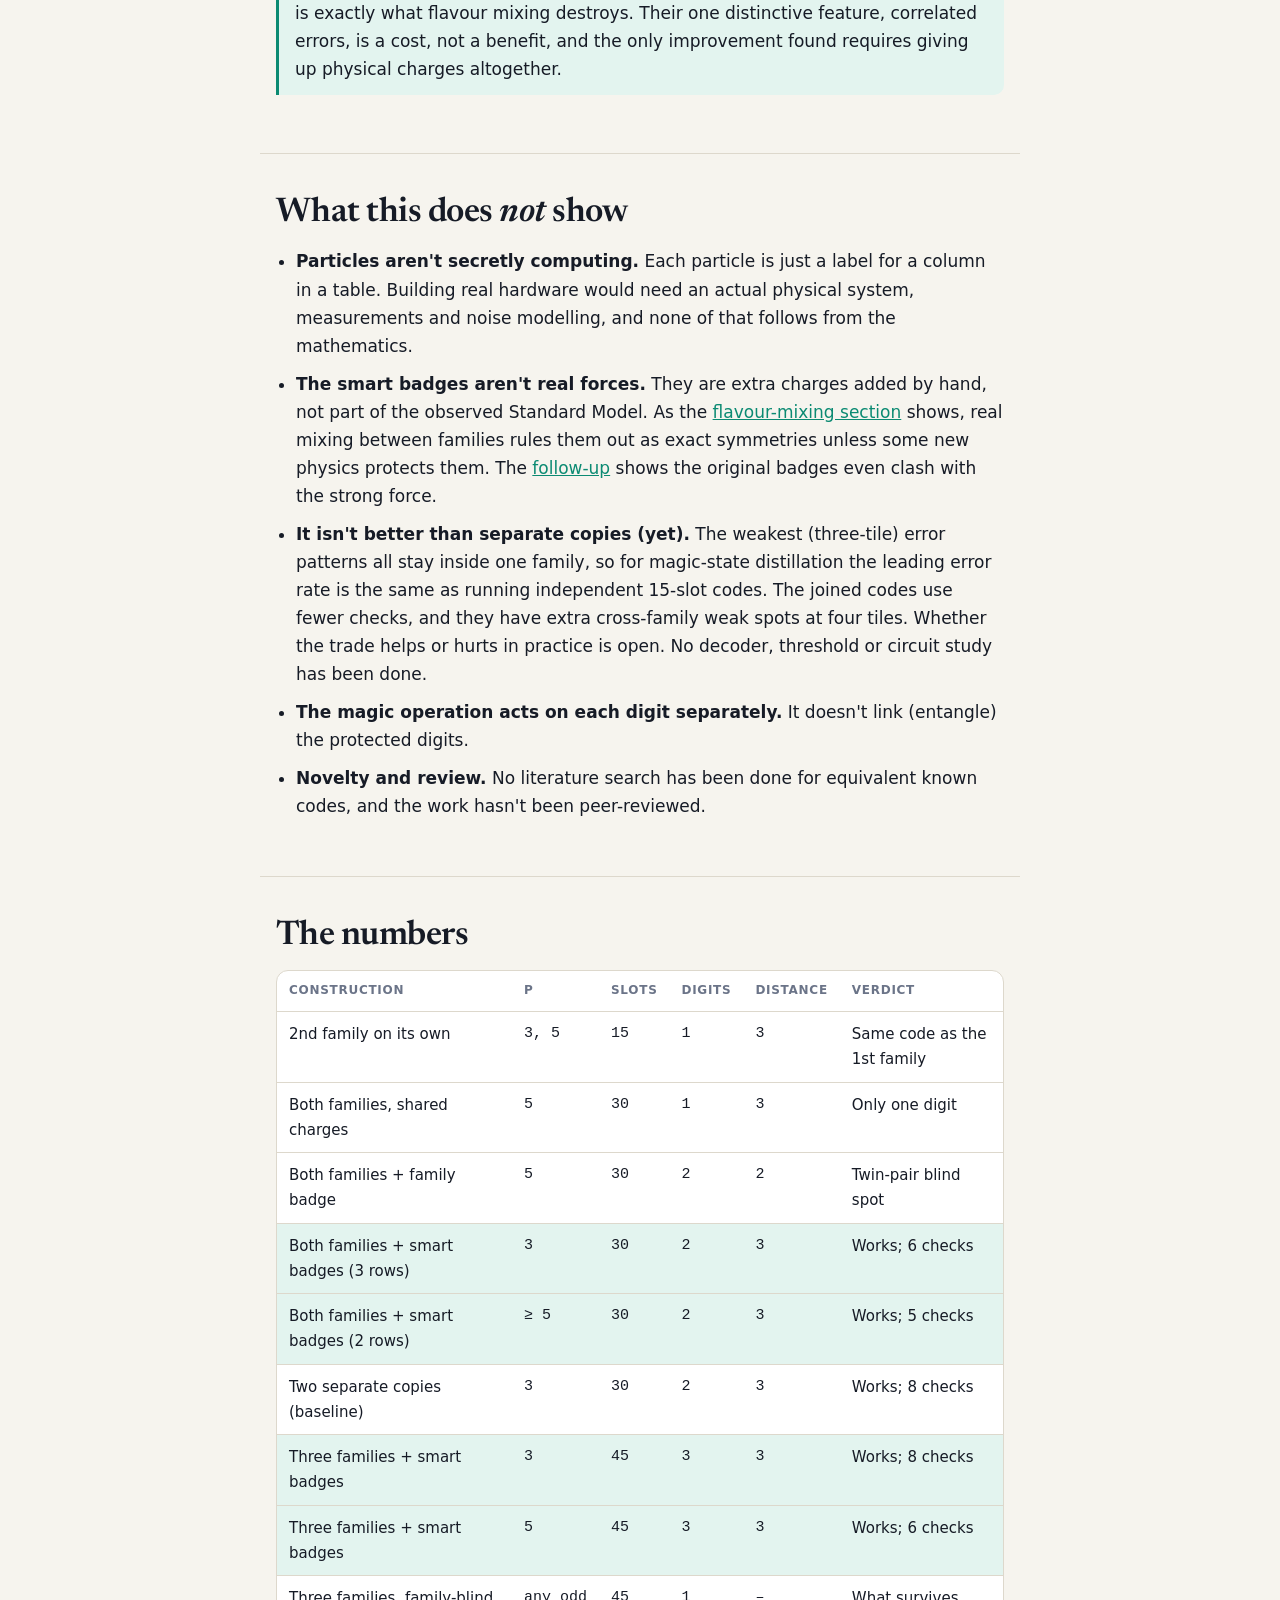
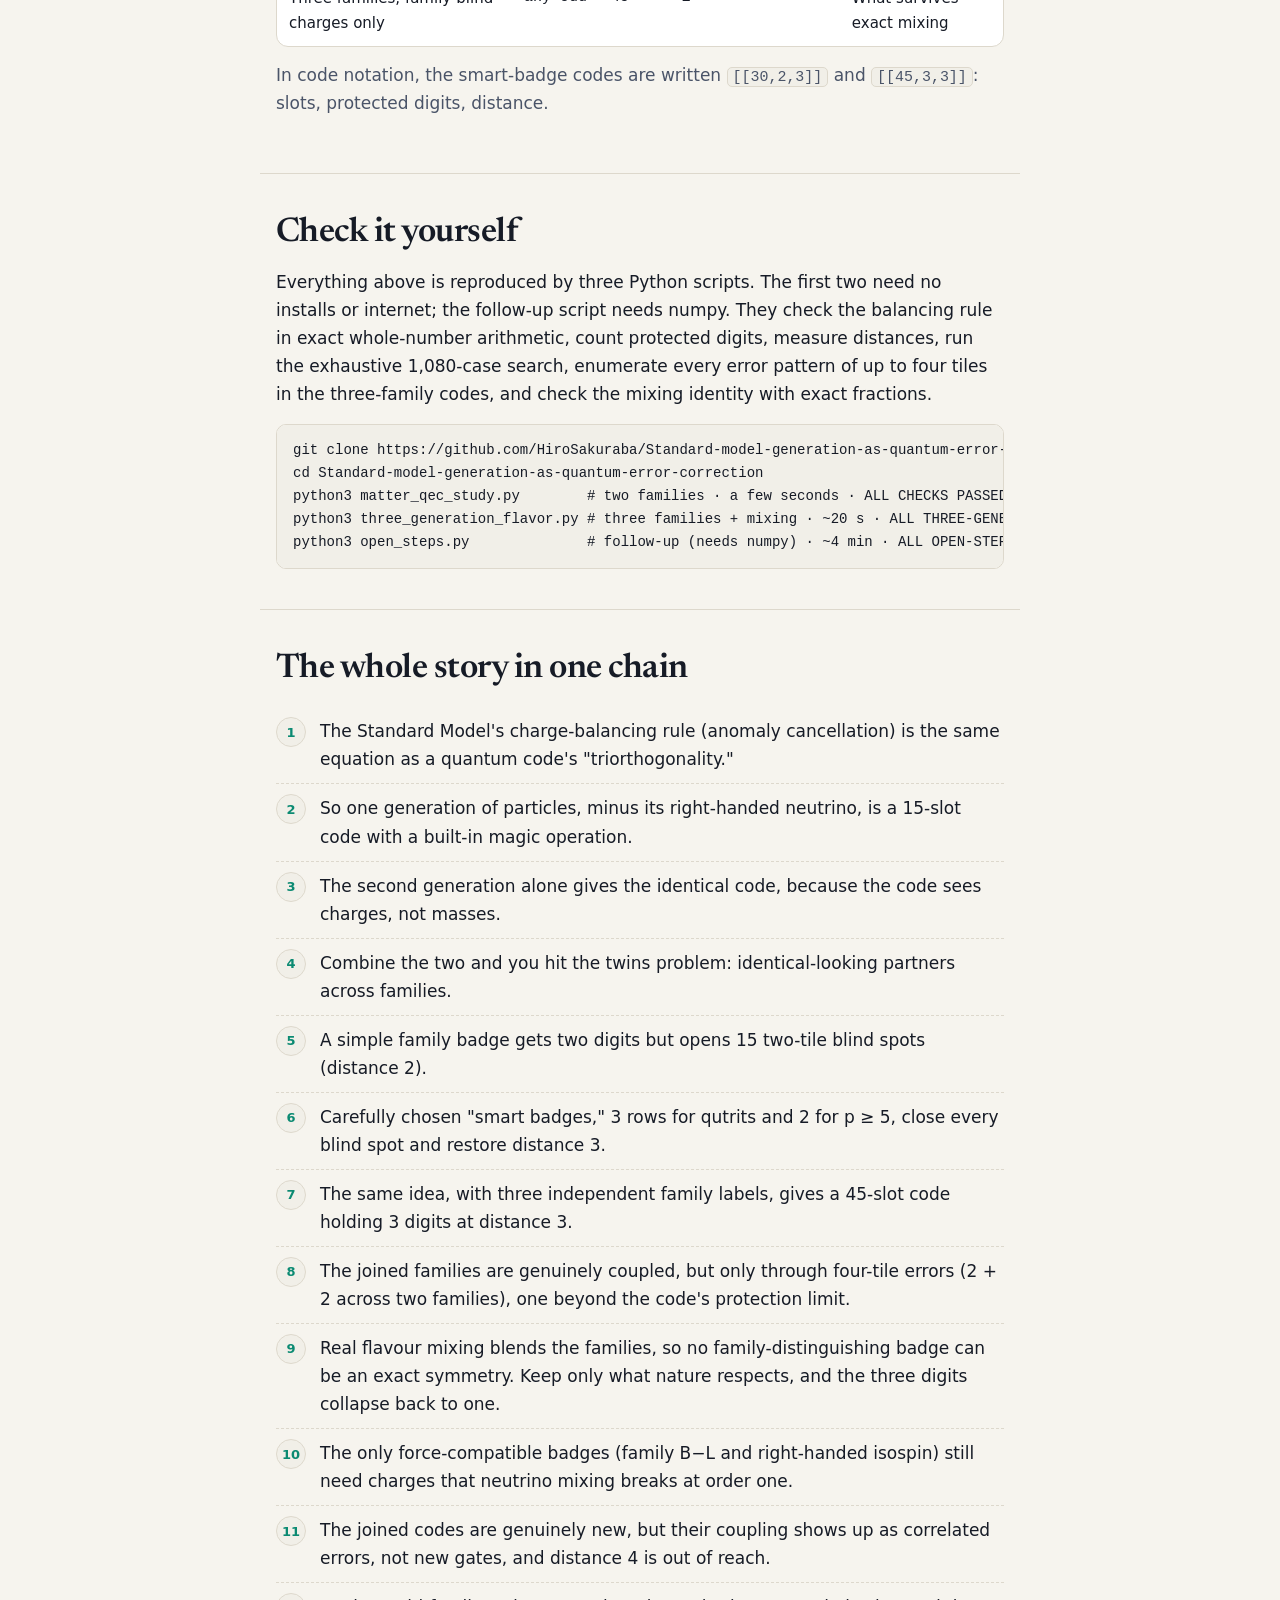
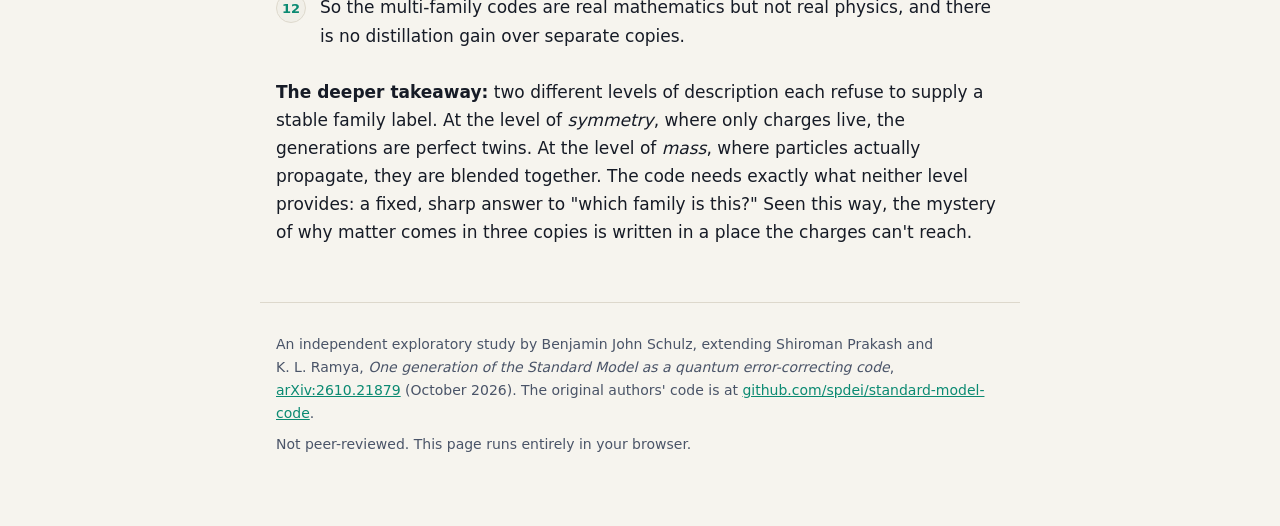
==== commit c3777af4: "Work through the five open steps - OPEN_STEPS_NOTE.md: flavour Lagrangian (gauge-compatible family B" ====
--- a/index.html
+++ b/index.html
@@ -139,7 +139,7 @@
 <header class="wrap">
   <div class="eyebrow">Independent exploratory study · October 2026</div>
   <h1>Matter as a quantum code</h1>
-  <p class="lead"><strong>The rule that keeps the Standard Model of particle physics mathematically consistent turns out to be the same rule a special quantum error-correcting code needs.</strong> A recent paper showed this for one family of particles. This project asks what happens with two families, then all three, and runs into a wall that nature itself puts up.</p>
+  <p class="lead"><strong>The rule that keeps the Standard Model of particle physics mathematically consistent turns out to be the same rule a special quantum error-correcting code needs.</strong> A recent paper showed this for one family of particles. This project asks what happens with two families, then all three, and runs into a wall that nature itself puts up. A follow-up then works through every open question that raised.</p>
   <div class="btns">
     <a class="btn primary" href="#lab">Try the error game</a>
     <a class="btn" href="#mixing">The flavour-mixing catch</a>
@@ -147,6 +147,7 @@
     <a class="btn" href="interactive_flavor_map.html">Three-family &amp; mixing explorer</a>
     <a class="btn" href="https://github.com/HiroSakuraba/Standard-model-generation-as-quantum-error-correction/blob/main/RESEARCH_NOTE.md">Research note</a>
     <a class="btn" href="https://github.com/HiroSakuraba/Standard-model-generation-as-quantum-error-correction/blob/main/THREE_GENERATION_FLAVOR_NOTE.md">Three-generation note</a>
+    <a class="btn" href="#followup">Follow-up findings</a>
     <a class="btn" href="https://github.com/HiroSakuraba/Standard-model-generation-as-quantum-error-correction">Code on GitHub</a>
   </div>
 </header>
@@ -295,11 +296,49 @@
   <div class="why"><b>Why it matters:</b> the multi-family code isn't just unproven as physics. There's a specific, measured reason it can't be exact in the Standard Model as we know it. The structure the code needs is precisely the structure flavour mixing erases.</div>
 </section>
 
+<section class="wrap" id="followup">
+  <h2>The follow-up: five open questions, answered</h2>
+  <p>The earlier version ended with a list of open questions. A follow-up study worked through all of them with exact computer checks (<a href="https://github.com/HiroSakuraba/Standard-model-generation-as-quantum-error-correction/blob/main/OPEN_STEPS_NOTE.md">technical note</a>). The short version:</p>
+  <div class="steps">
+    <div class="card">
+      <span class="tag bad">1 · Real flavour physics</span>
+      <h3>The badges clash with the forces themselves</h3>
+      <p>The smart badges treat the three quark colours differently, so the strong force breaks them even before any mixing. The only badges the forces allow are family-by-family versions of two known charges: <strong>B−L</strong> and <strong>right-handed isospin</strong>. These still build working codes (2 digits from 30 slots, 3 from 45, distance 3). But a complete scan of possible particle-mass patterns finds none that respects them exactly. The part needed for distance 3 is smeared at order one by neutrino mixing.</p>
+      <div class="result">Best surviving approximate structure: distance 2, broken at only 0.4–6 %</div>
+    </div>
+    <div class="card">
+      <span class="tag meh">2 · How errors behave</span>
+      <h3>Joined families make errors travel in pairs</h3>
+      <p>Exact formulas for every way the hidden digits can go wrong show that, at leading order, the joined code behaves just like separate copies. But the four-tile cross-family weak spots mostly corrupt <em>both</em> digits at once. Separate copies only do that at a much higher order of noise (ε⁶ instead of ε⁴).</p>
+      <div class="result">At 0.1 % noise: correlated errors ~10⁵–10⁶× more likely, still under 10⁻¹¹</div>
+    </div>
+    <div class="card">
+      <span class="tag good">3 · Genuinely new?</span>
+      <h3>Not just copies in disguise</h3>
+      <p>No combination of local operations plus relabelling of the slots can turn a joined code into separate copies. Its checks can't be split into independent groups. Separate copies always can.</p>
+      <div class="result">Proven for every joined code (2 and 3 families)</div>
+    </div>
+    <div class="card">
+      <span class="tag meh">4 · Where it could be measured</span>
+      <h3>Charge measurements on engineered hardware</h3>
+      <p>Viewed in a rotated basis, every check is a measurement of a conserved charge, and the hidden digit is "how much charge the missing neutrinos would carry." That suits multi-level quantum hardware and simulators of gauge theories. It can't work with real particle charges, because nature forbids superposing different charge sectors. The pairwise errors from item 2 are a concrete signature an experiment could look for.</p>
+      <div class="result">Joined codes cost about 18 % more to measure than separate copies</div>
+    </div>
+    <div class="card">
+      <span class="tag bad">5 · Distance 4 or new gates?</span>
+      <h3>Neither, though the weak spots can be thinned</h3>
+      <p>A short proof rules out distance 4 for every code built this way, and wider searches found none either. Exotic charges that only balance modulo 7 or 13 cut the three-tile weak spots from 50 to 8, lowering the leading error 6.25×, but they aren't consistent physical charges. In no code does the simple “nudge every tile” magic operation link its digits, even with different nudge strengths on different tiles.</p>
+      <div class="result">The family coupling shows up in errors, never in gates</div>
+    </div>
+  </div>
+  <div class="why"><b>Why it matters:</b> the joined codes are real, new mathematical objects, but the route to physical meaning closes. The structure that would make them physical is exactly what flavour mixing destroys. Their one distinctive feature, correlated errors, is a cost, not a benefit, and the only improvement found requires giving up physical charges altogether.</div>
+</section>
+
 <section class="wrap">
   <h2>What this does <em>not</em> show</h2>
   <ul class="list">
     <li><strong>Particles aren't secretly computing.</strong> Each particle is just a label for a column in a table. Building real hardware would need an actual physical system, measurements and noise modelling, and none of that follows from the mathematics.</li>
-    <li><strong>The smart badges aren't real forces.</strong> They are extra charges added by hand, not part of the observed Standard Model. As the <a href="#mixing">flavour-mixing section</a> shows, real mixing between families rules them out as exact symmetries unless some new physics protects them.</li>
+    <li><strong>The smart badges aren't real forces.</strong> They are extra charges added by hand, not part of the observed Standard Model. As the <a href="#mixing">flavour-mixing section</a> shows, real mixing between families rules them out as exact symmetries unless some new physics protects them. The <a href="#followup">follow-up</a> shows the original badges even clash with the strong force.</li>
     <li><strong>It isn't better than separate copies (yet).</strong> The weakest (three-tile) error patterns all stay inside one family, so for magic-state distillation the leading error rate is the same as running independent 15-slot codes. The joined codes use fewer checks, and they have extra cross-family weak spots at four tiles. Whether the trade helps or hurts in practice is open. No decoder, threshold or circuit study has been done.</li>
     <li><strong>The magic operation acts on each digit separately.</strong> It doesn't link (entangle) the protected digits.</li>
     <li><strong>Novelty and review.</strong> No literature search has been done for equivalent known codes, and the work hasn't been peer-reviewed.</li>
@@ -329,11 +368,12 @@
 
 <section class="wrap">
   <h2>Check it yourself</h2>
-  <p>Everything above is reproduced by two Python scripts. They need no installs or internet. They check the balancing rule in exact whole-number arithmetic, count protected digits, measure distances, run the exhaustive 1,080-case search, enumerate every error pattern of up to four tiles in the three-family codes, and check the mixing identity with exact fractions.</p>
+  <p>Everything above is reproduced by three Python scripts. The first two need no installs or internet; the follow-up script needs numpy. They check the balancing rule in exact whole-number arithmetic, count protected digits, measure distances, run the exhaustive 1,080-case search, enumerate every error pattern of up to four tiles in the three-family codes, and check the mixing identity with exact fractions.</p>
   <div class="run">git clone https://github.com/HiroSakuraba/Standard-model-generation-as-quantum-error-correction
 cd Standard-model-generation-as-quantum-error-correction
 python3 matter_qec_study.py        # two families · a few seconds · ALL CHECKS PASSED
-python3 three_generation_flavor.py # three families + mixing · ~20 s · ALL THREE-GENERATION CHECKS PASSED</div>
+python3 three_generation_flavor.py # three families + mixing · ~20 s · ALL THREE-GENERATION CHECKS PASSED
+python3 open_steps.py              # follow-up (needs numpy) · ~4 min · ALL OPEN-STEP CHECKS PASSED</div>
 </section>
 
 <section class="wrap">
@@ -348,7 +388,9 @@
     <li>The same idea, with three independent family labels, gives a 45-slot code holding 3 digits at distance 3.</li>
     <li>The joined families are genuinely coupled, but only through four-tile errors (2 + 2 across two families), one beyond the code's protection limit.</li>
     <li>Real flavour mixing blends the families, so no family-distinguishing badge can be an exact symmetry. Keep only what nature respects, and the three digits collapse back to one.</li>
-    <li>So the multi-family codes are real mathematics but not real physics, and there is no distillation gain over separate copies yet.</li>
+    <li>The only force-compatible badges (family B−L and right-handed isospin) still need charges that neutrino mixing breaks at order one.</li>
+    <li>The joined codes are genuinely new, but their coupling shows up as correlated errors, not new gates, and distance 4 is out of reach.</li>
+    <li>So the multi-family codes are real mathematics but not real physics, and there is no distillation gain over separate copies.</li>
   </ol>
   <p><strong>The deeper takeaway:</strong> two different levels of description each refuse to supply a stable family label. At the level of <em>symmetry</em>, where only charges live, the generations are perfect twins. At the level of <em>mass</em>, where particles actually propagate, they are blended together. The code needs exactly what neither level provides: a fixed, sharp answer to "which family is this?" Seen this way, the mystery of why matter comes in three copies is written in a place the charges can't reach.</p>
 </section>
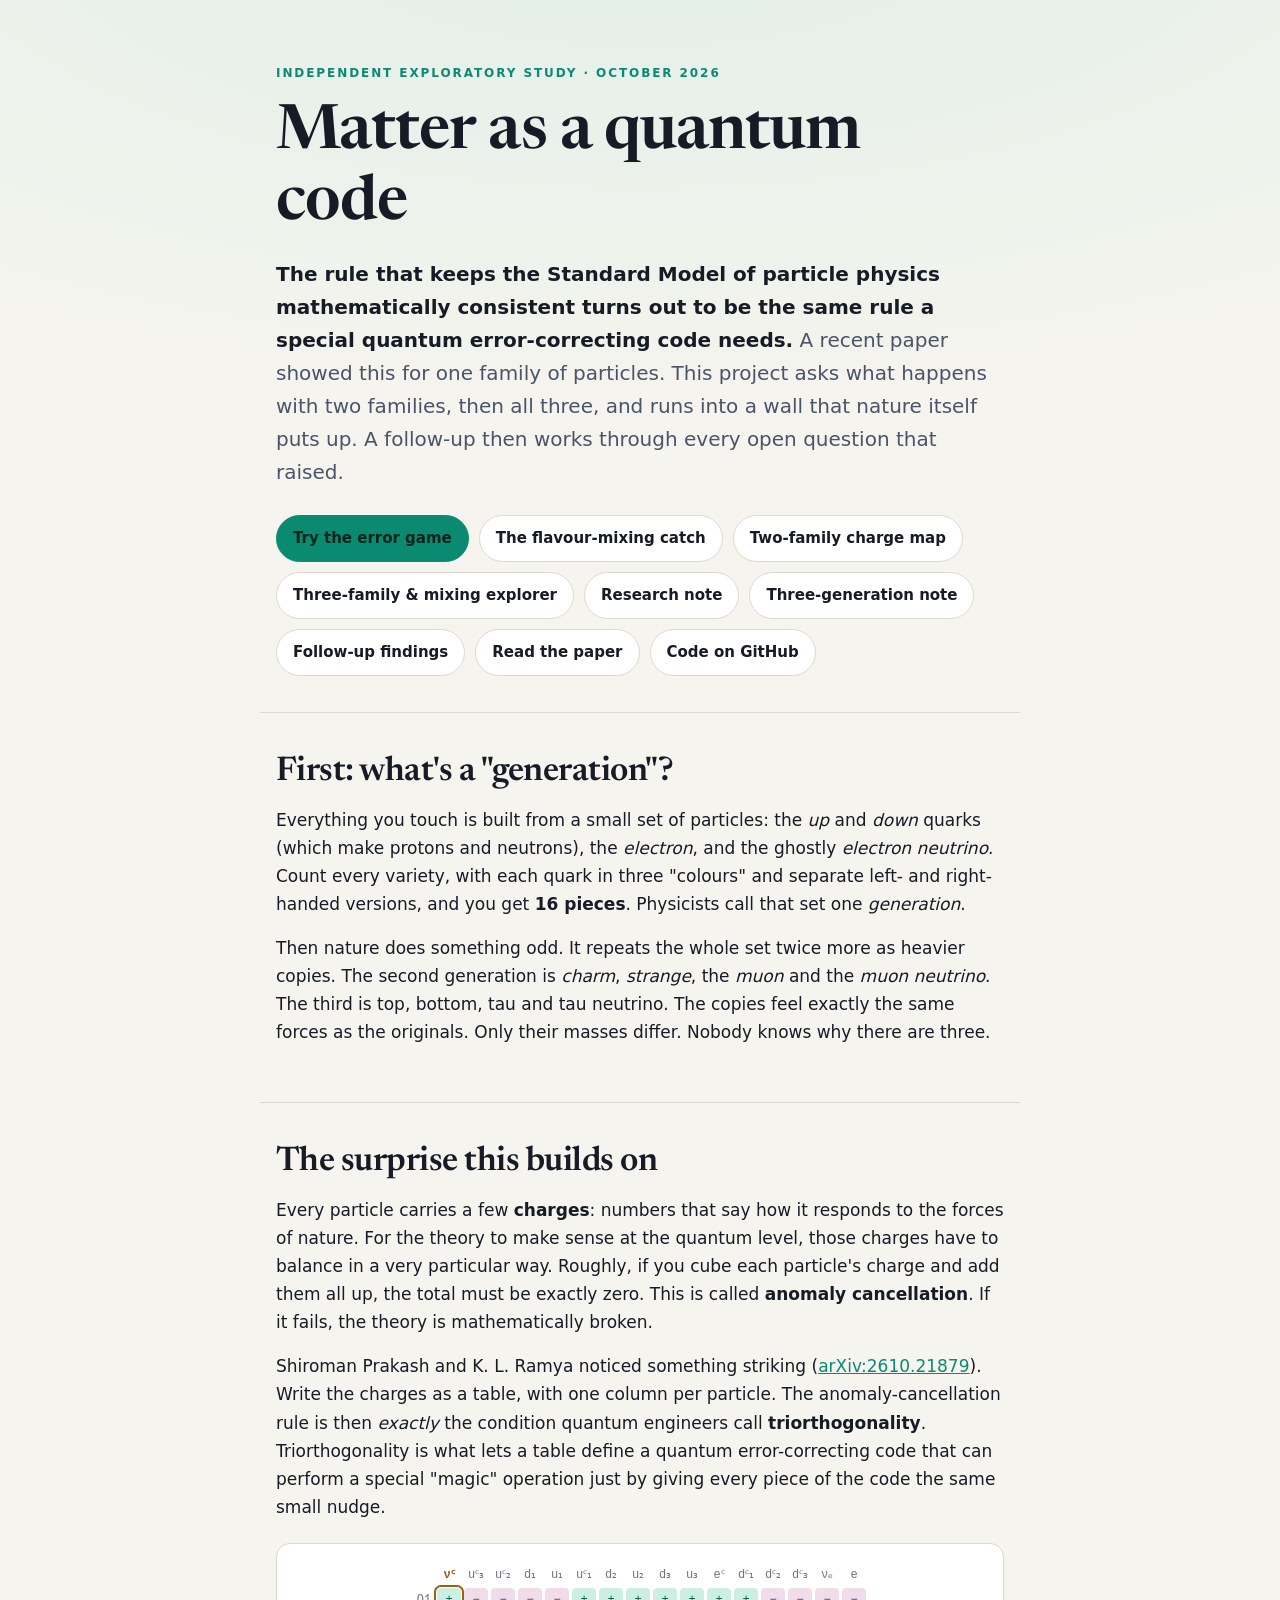
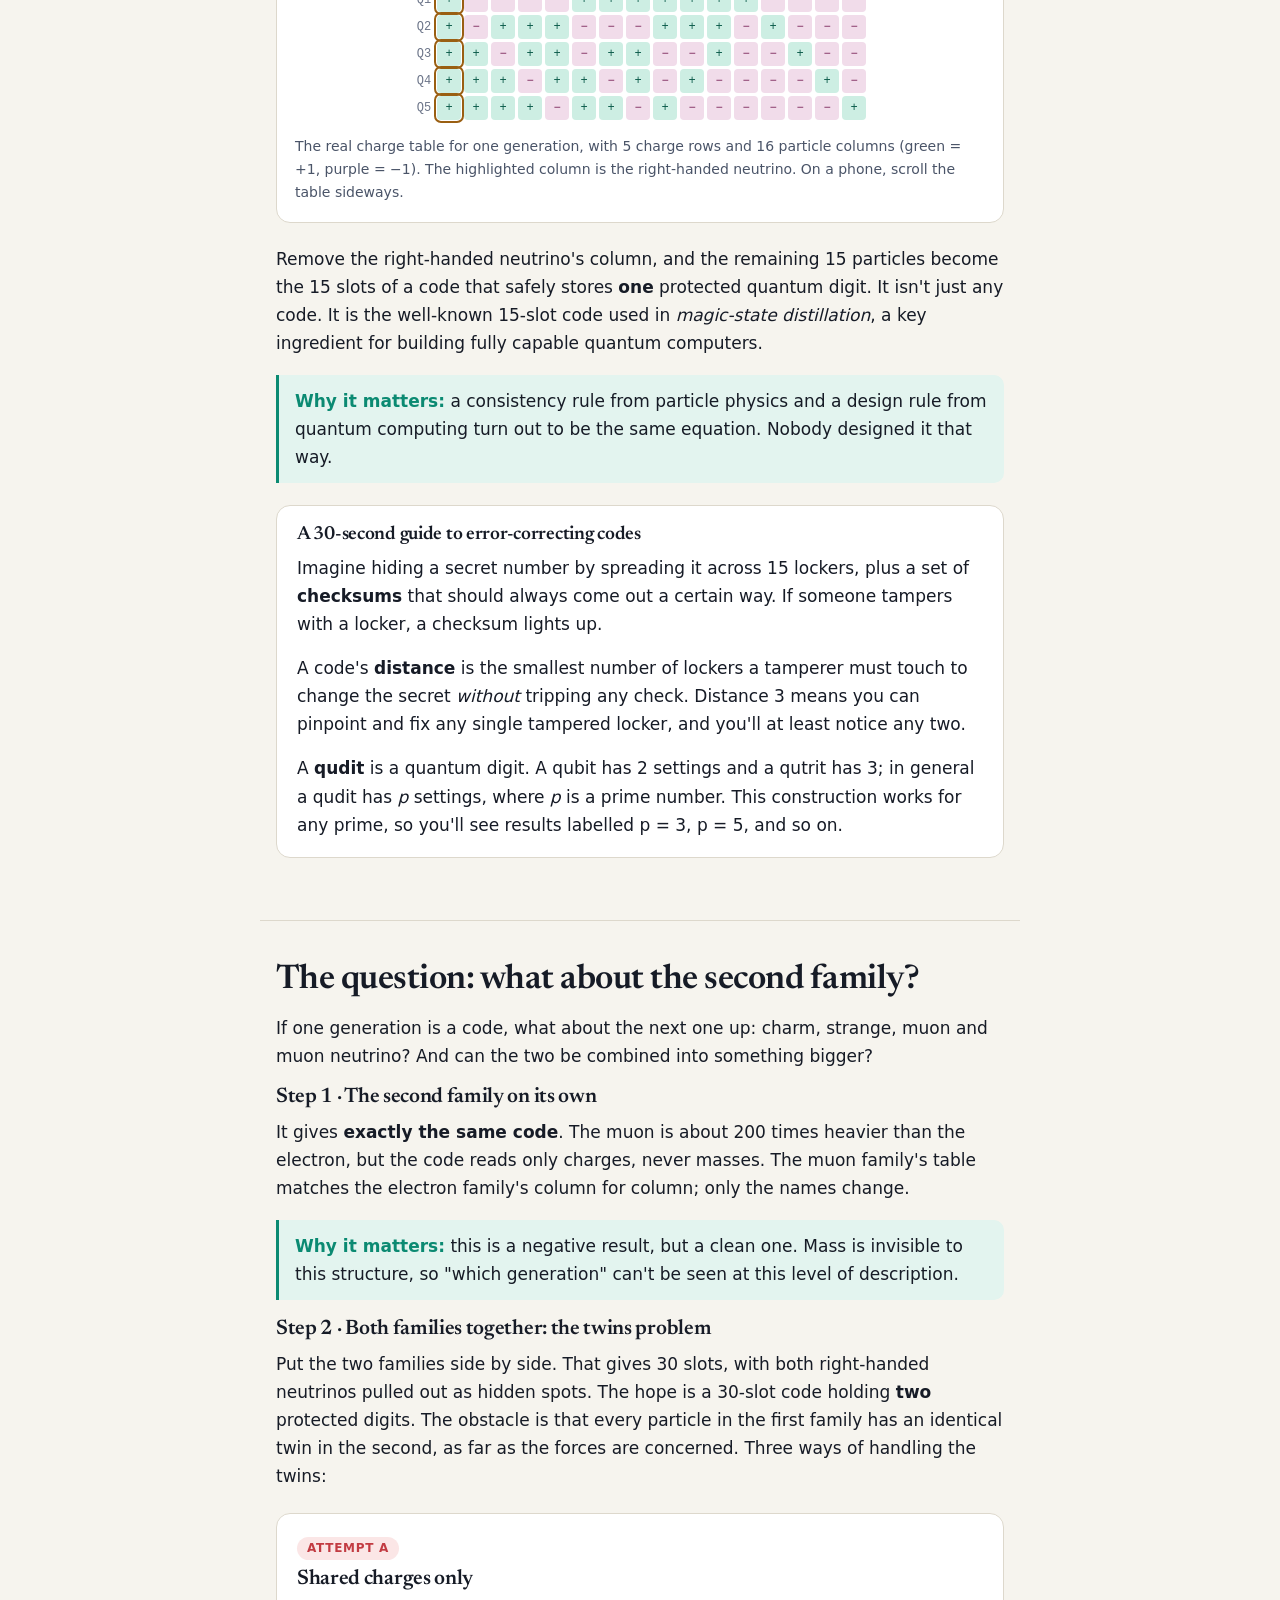
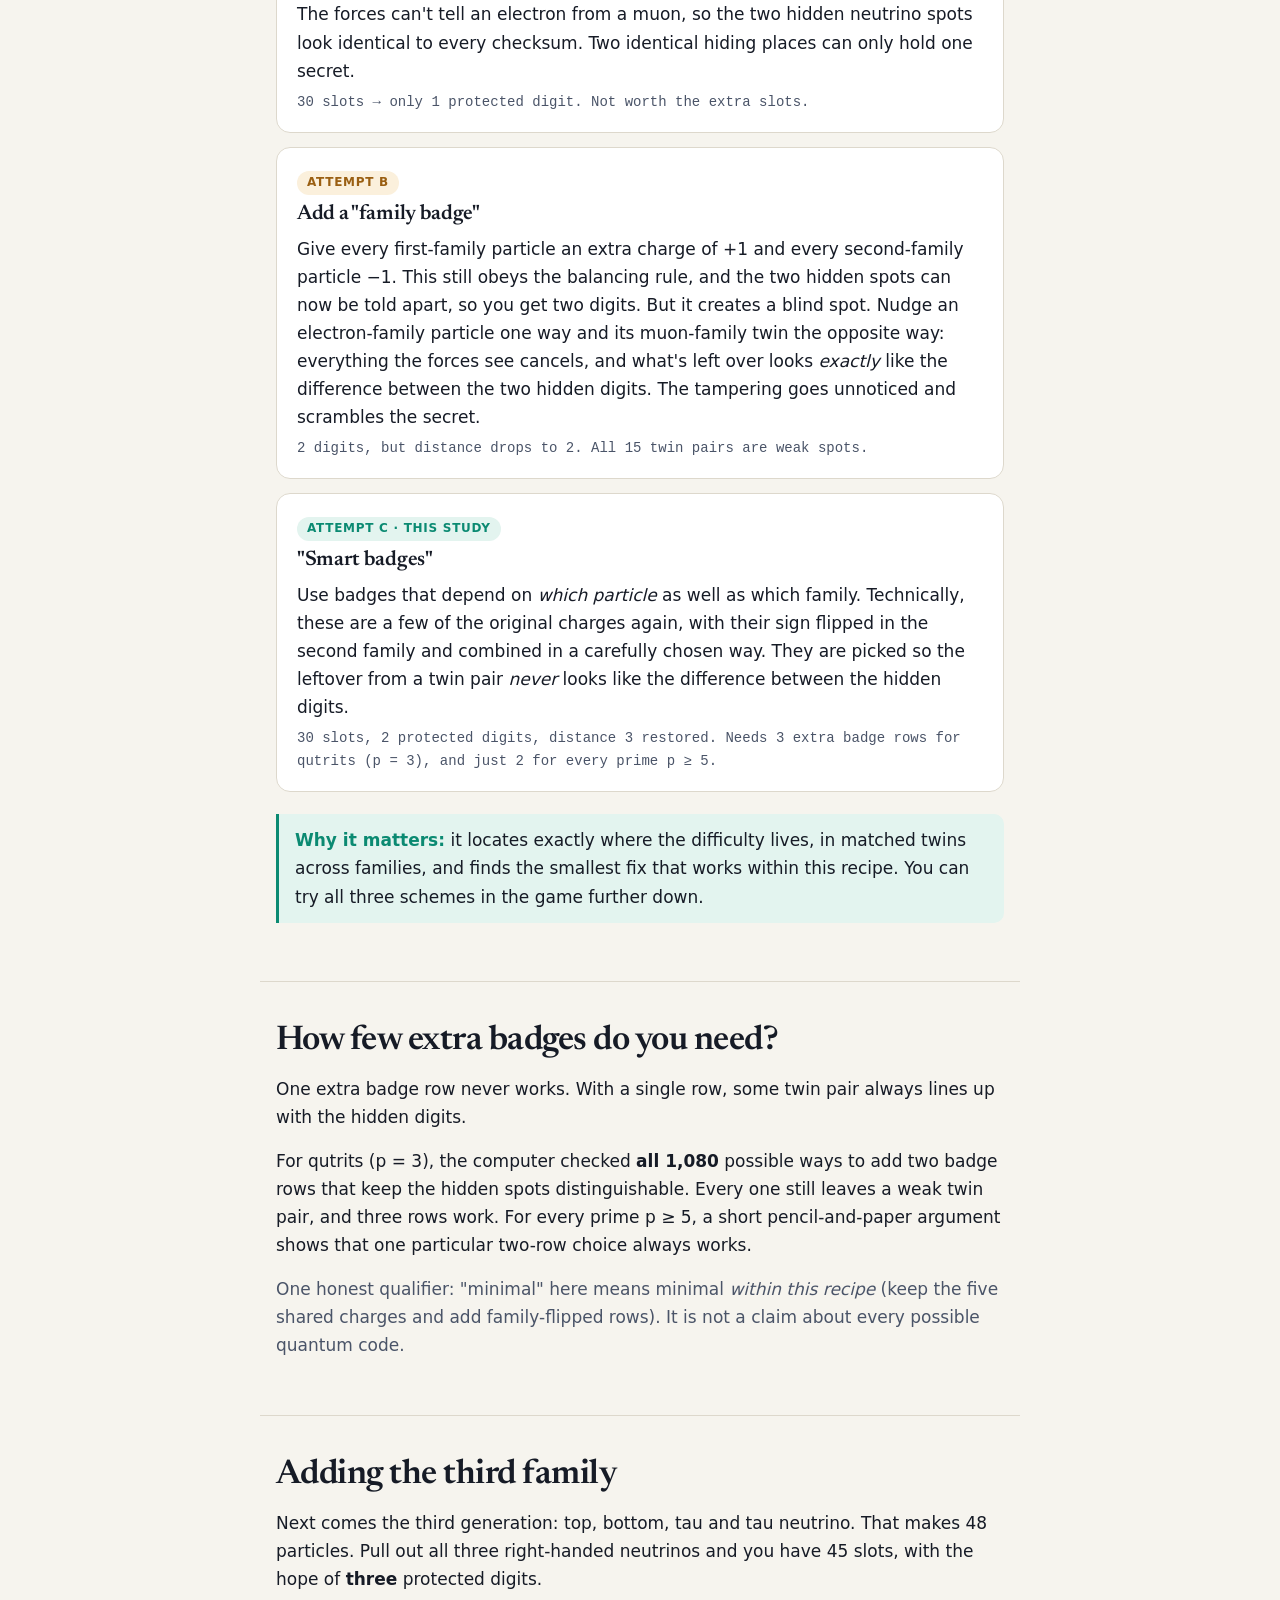
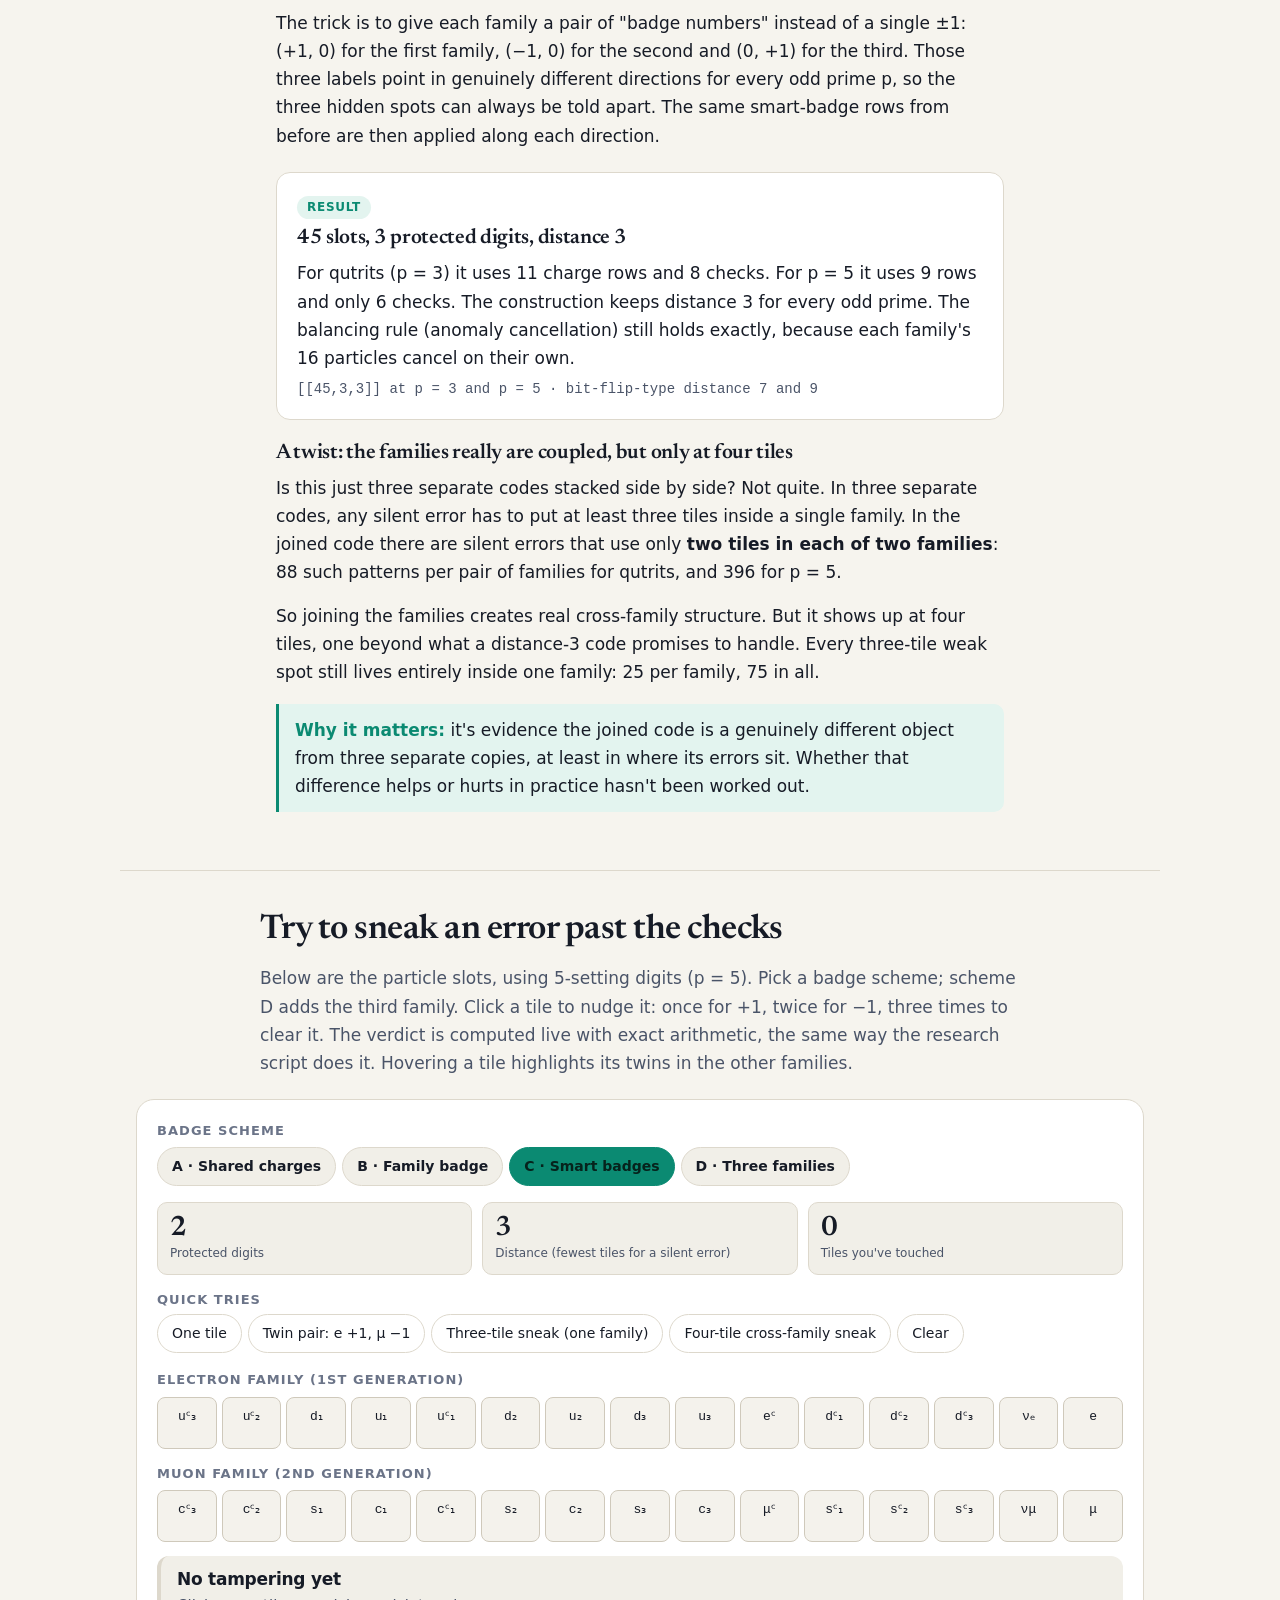
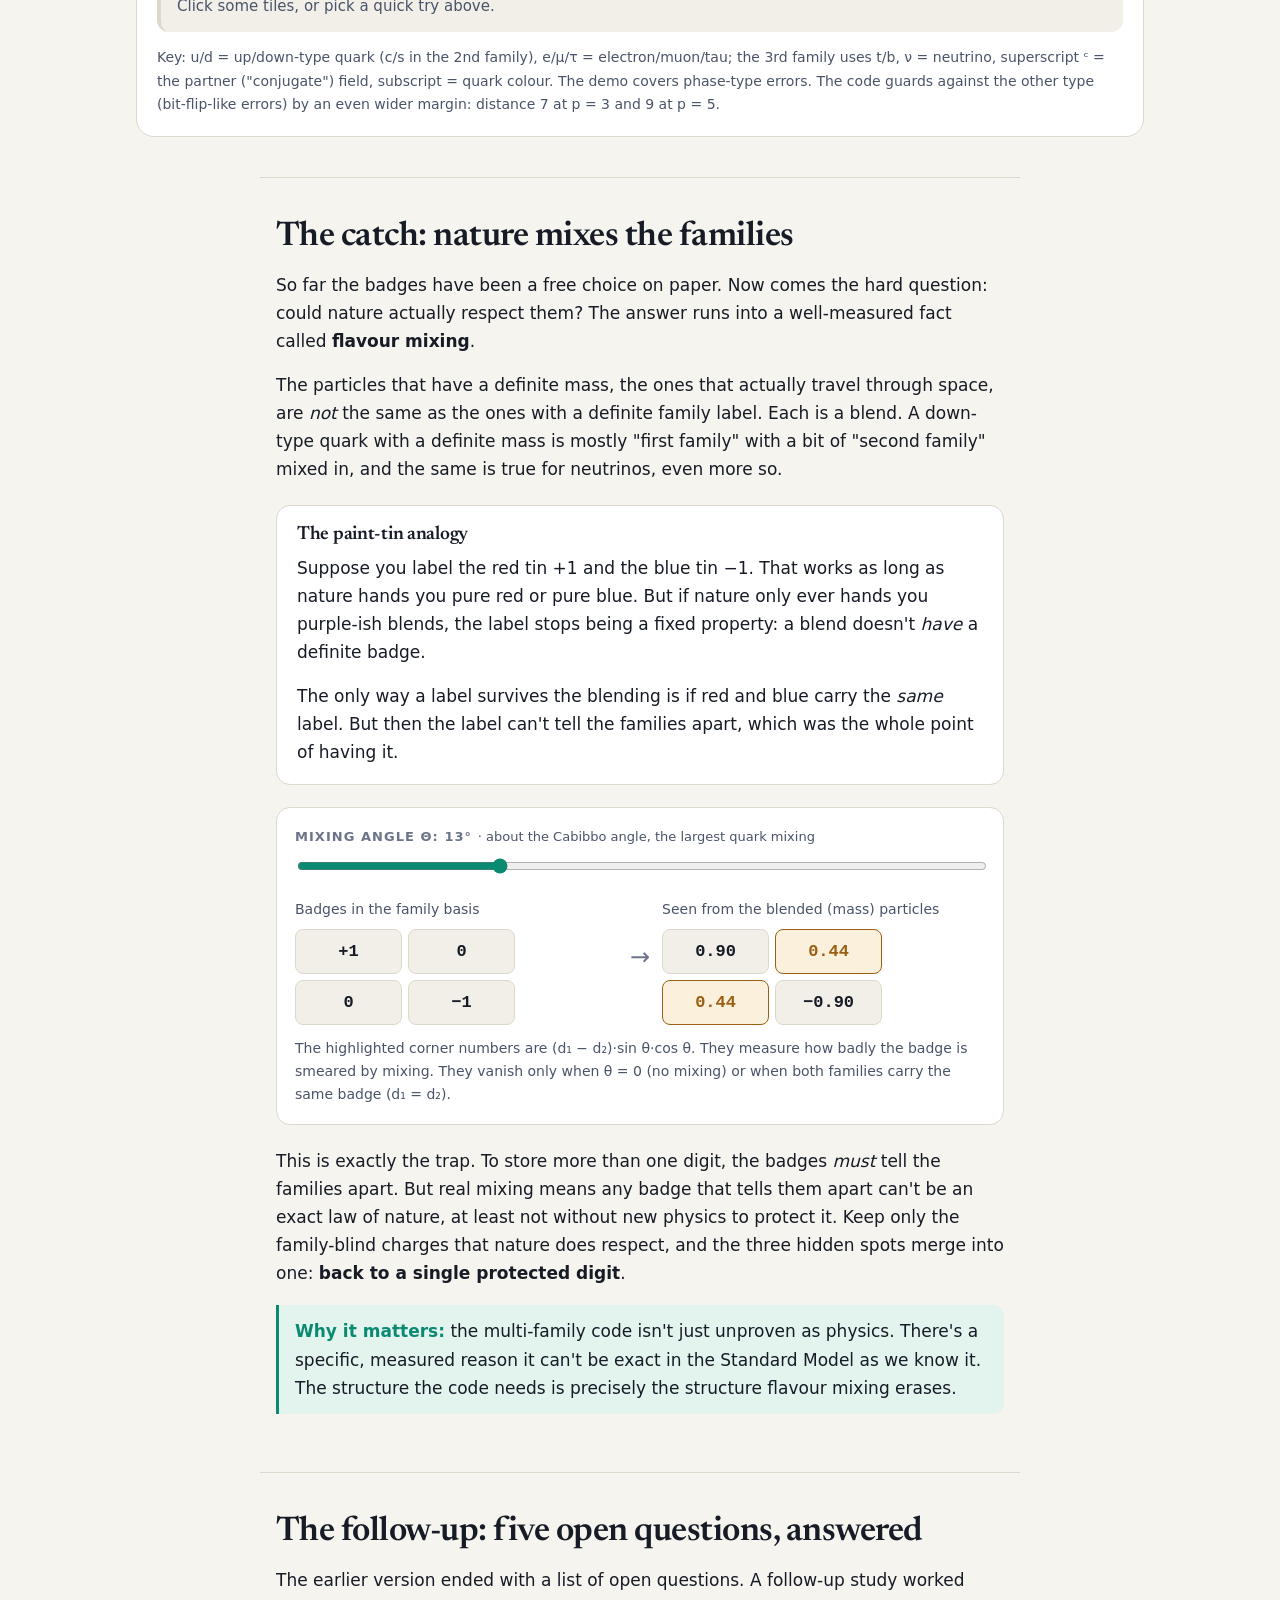
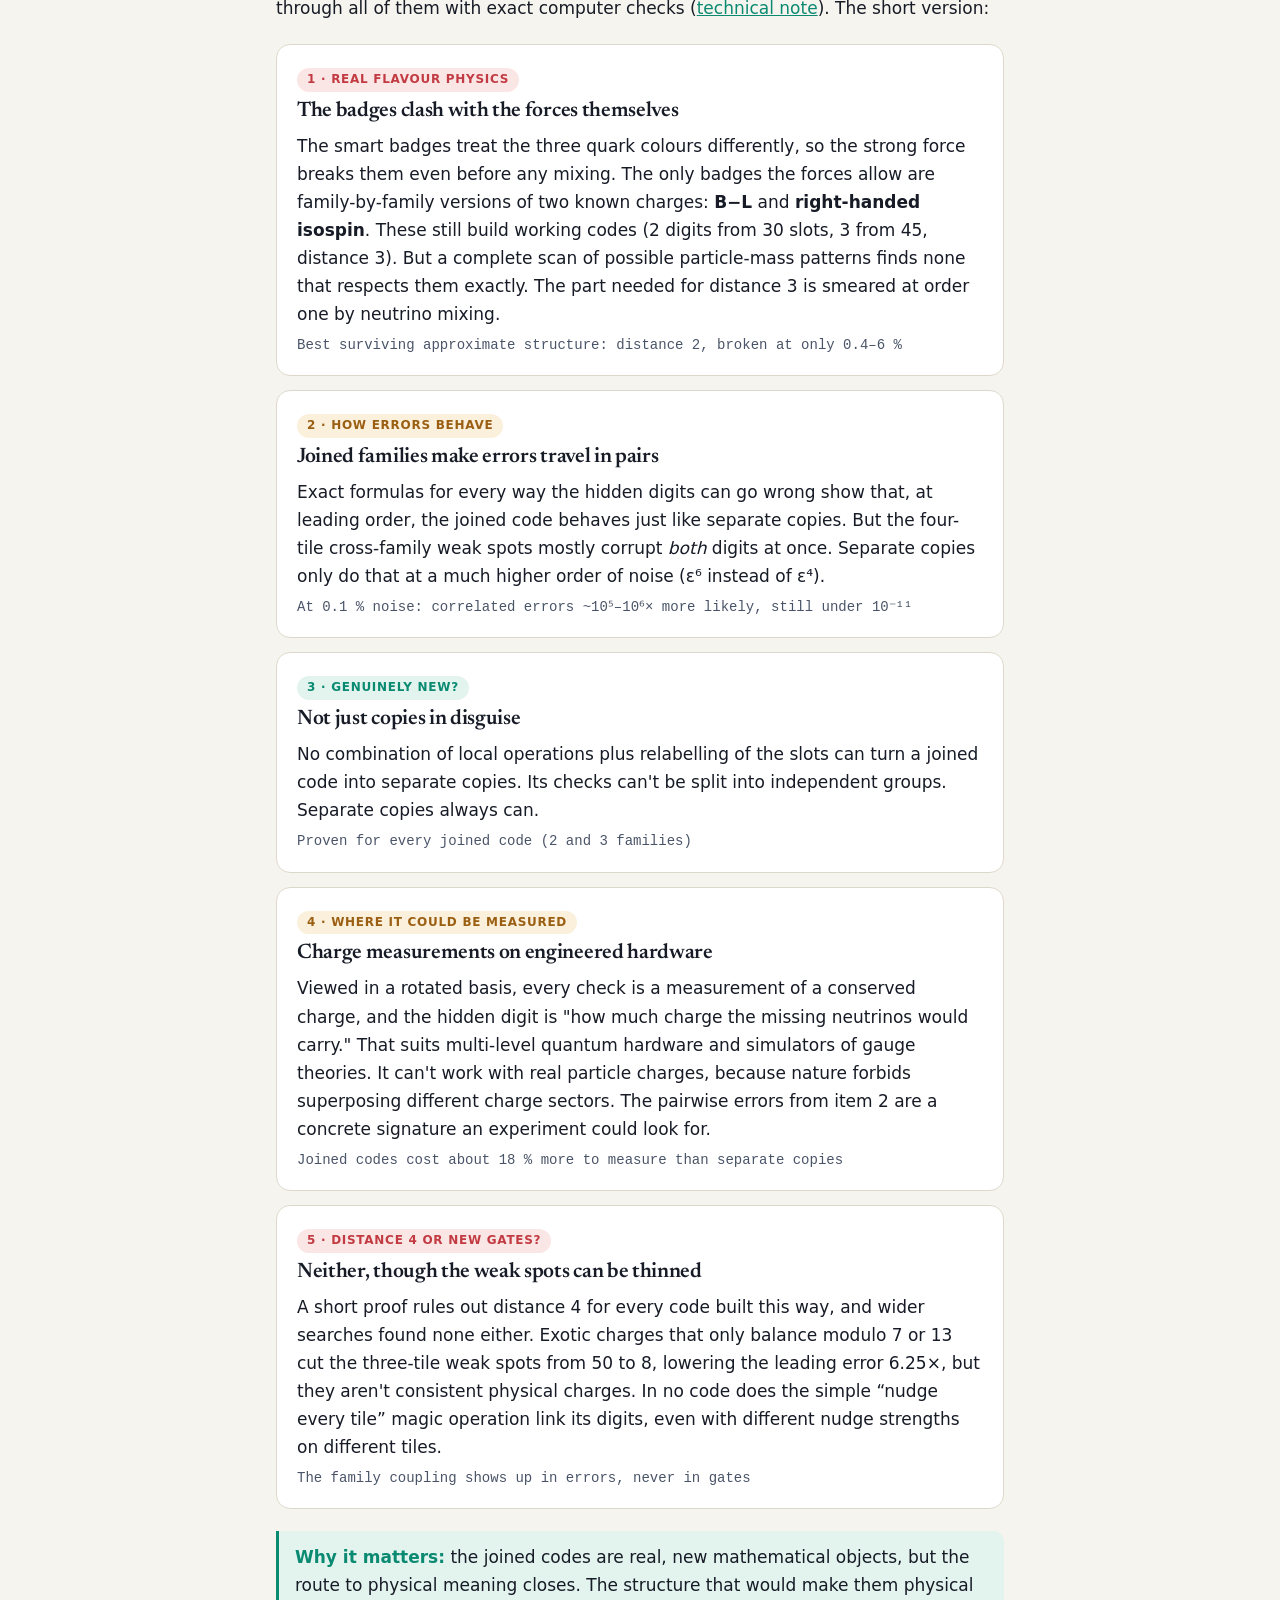
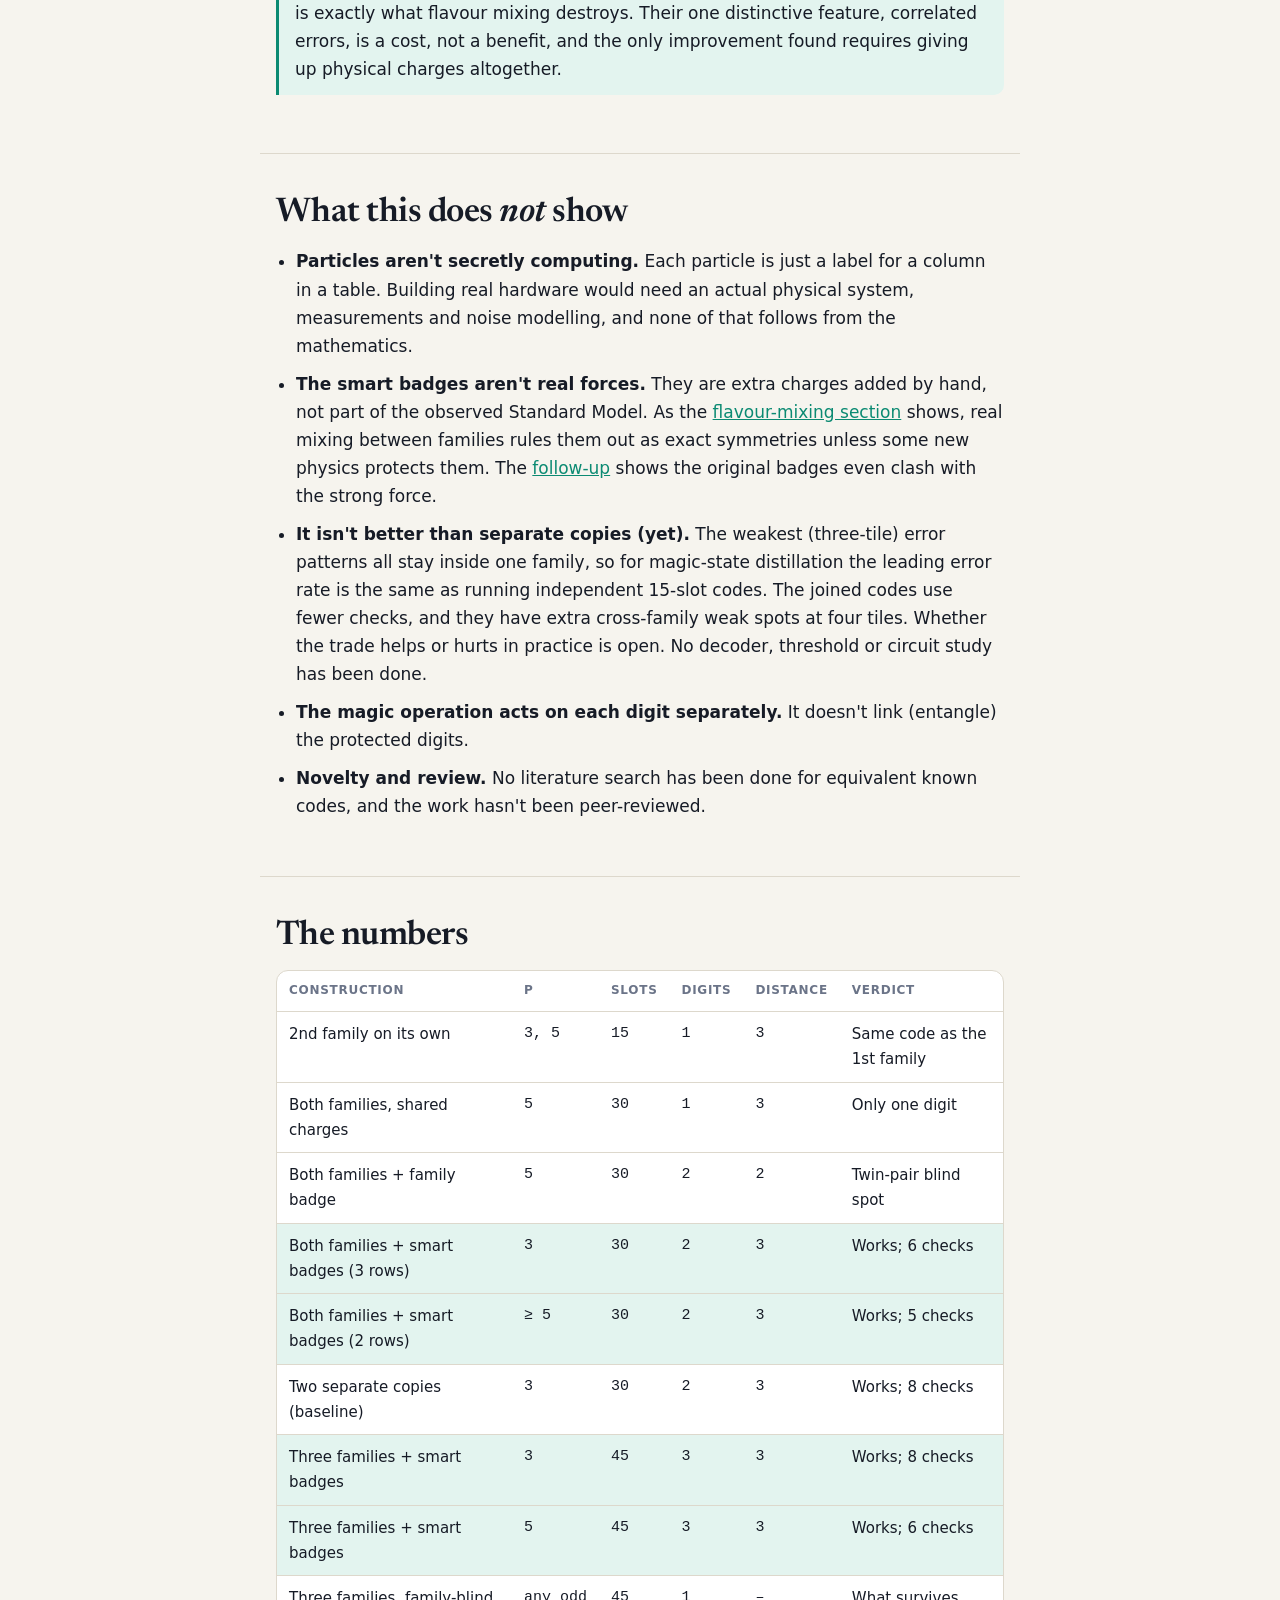
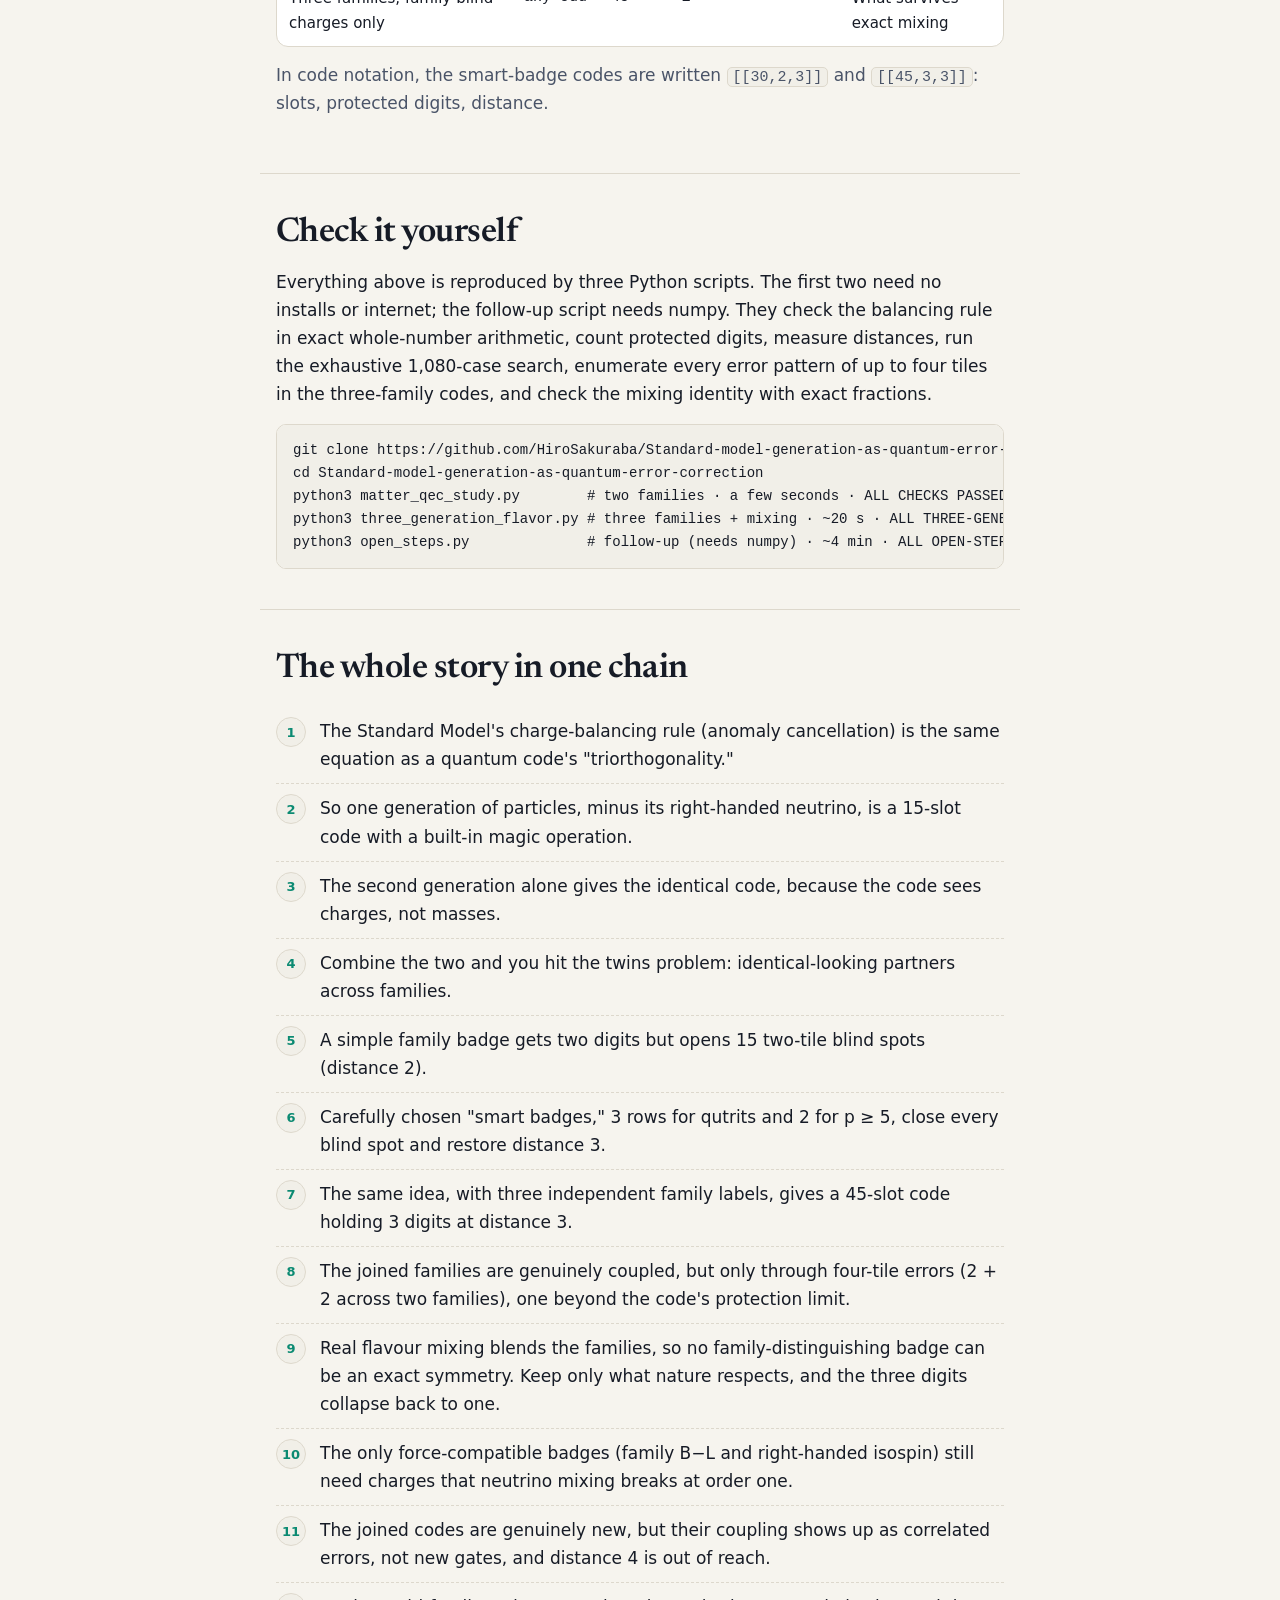
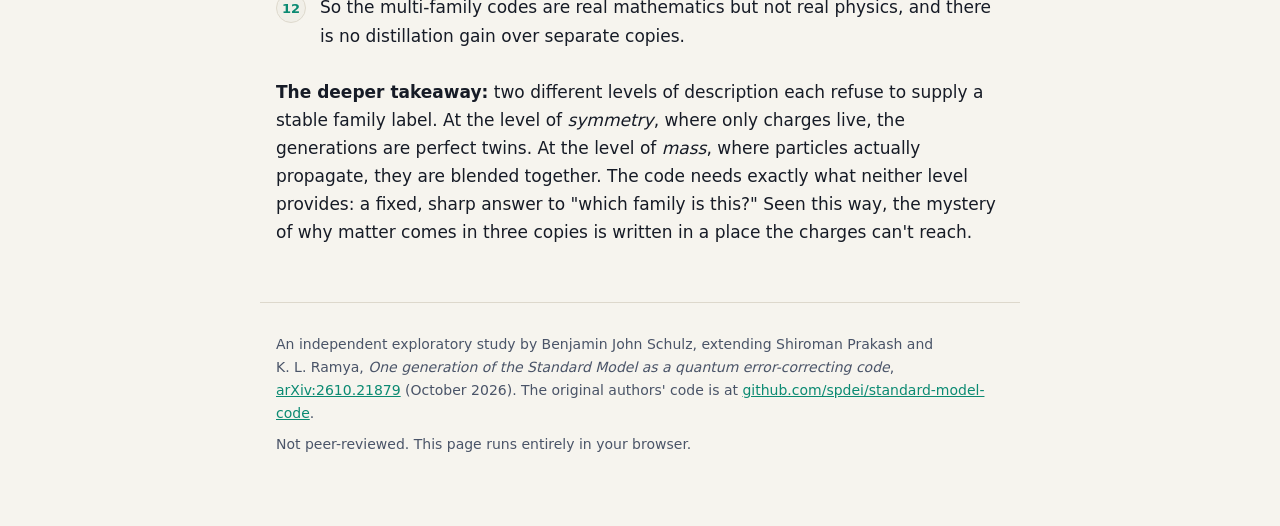
==== commit cb3ac4e0: "Add paper: Beyond One Generation (PDF, HTML, source) - paper/generation_codes.md: full paper source " ====
--- a/index.html
+++ b/index.html
@@ -148,6 +148,7 @@
     <a class="btn" href="https://github.com/HiroSakuraba/Standard-model-generation-as-quantum-error-correction/blob/main/RESEARCH_NOTE.md">Research note</a>
     <a class="btn" href="https://github.com/HiroSakuraba/Standard-model-generation-as-quantum-error-correction/blob/main/THREE_GENERATION_FLAVOR_NOTE.md">Three-generation note</a>
     <a class="btn" href="#followup">Follow-up findings</a>
+    <a class="btn" href="paper/generation_codes.html">Read the paper</a>
     <a class="btn" href="https://github.com/HiroSakuraba/Standard-model-generation-as-quantum-error-correction">Code on GitHub</a>
   </div>
 </header>
